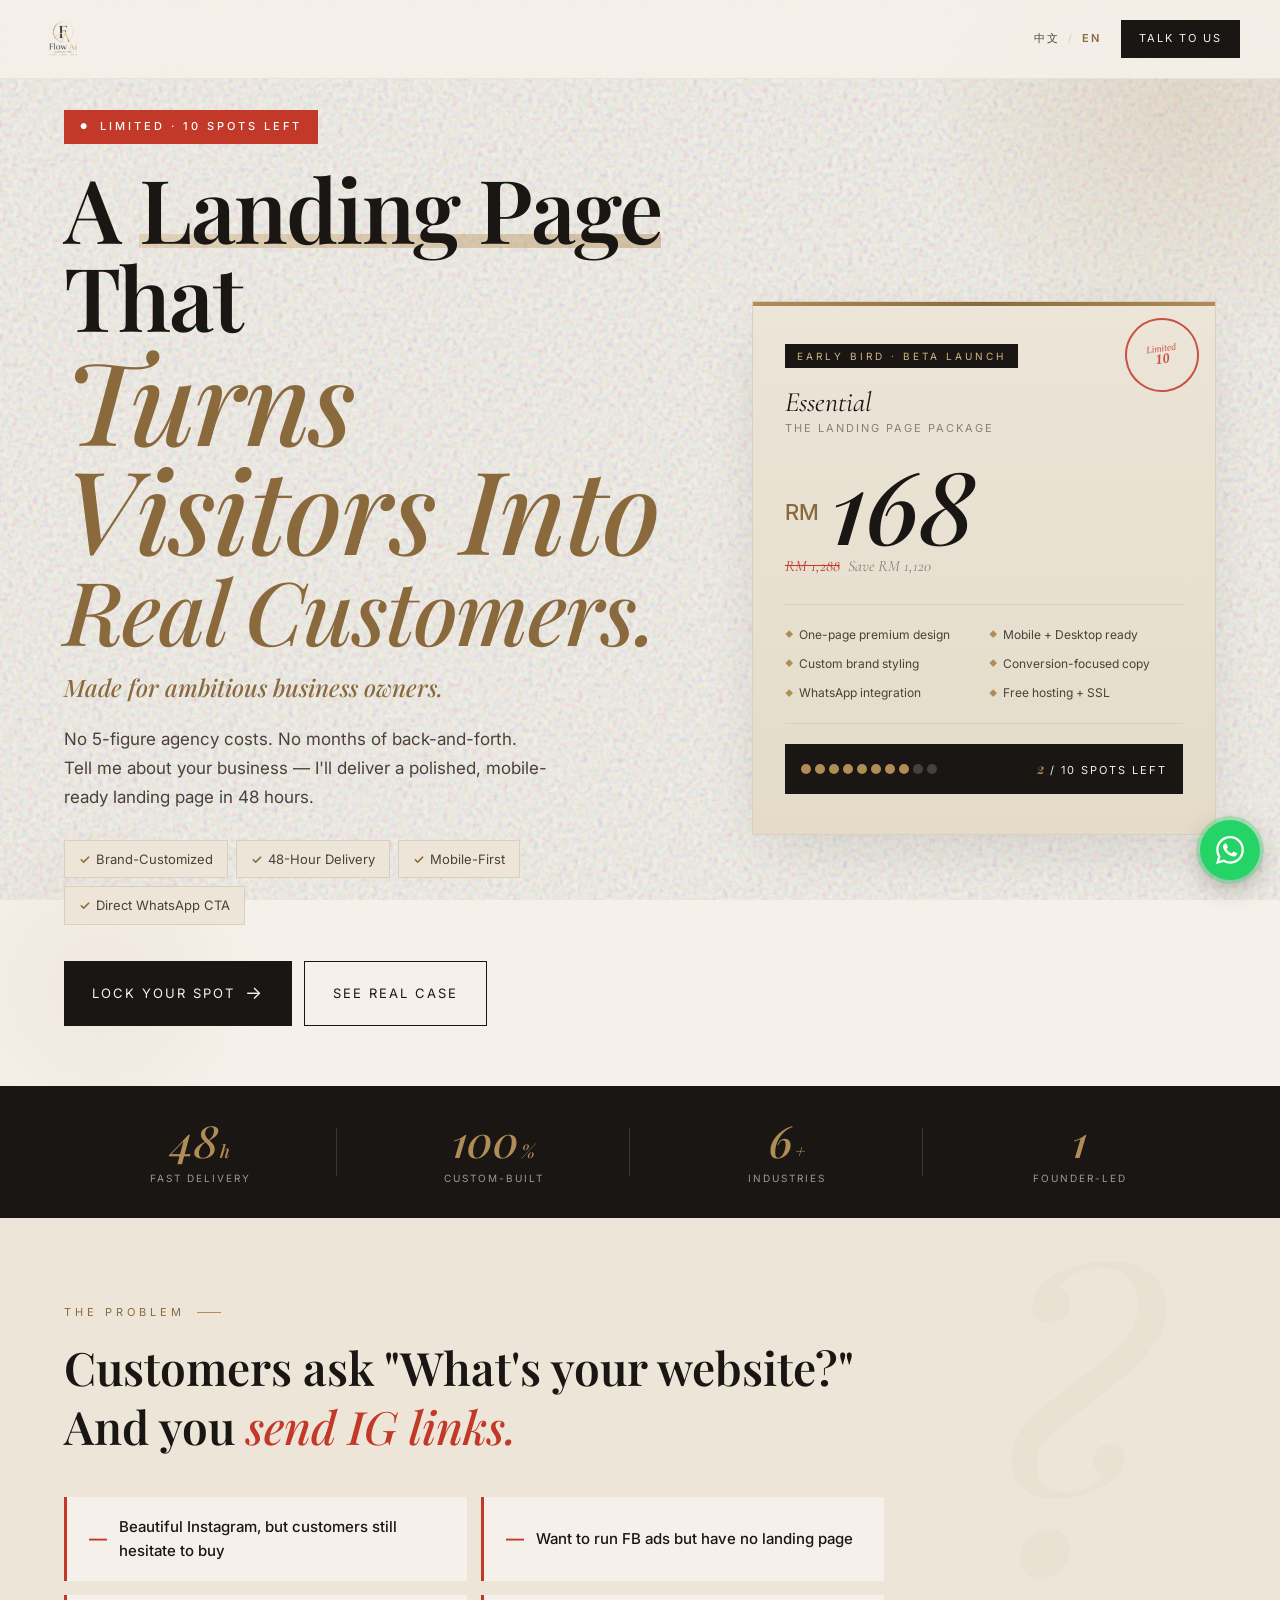
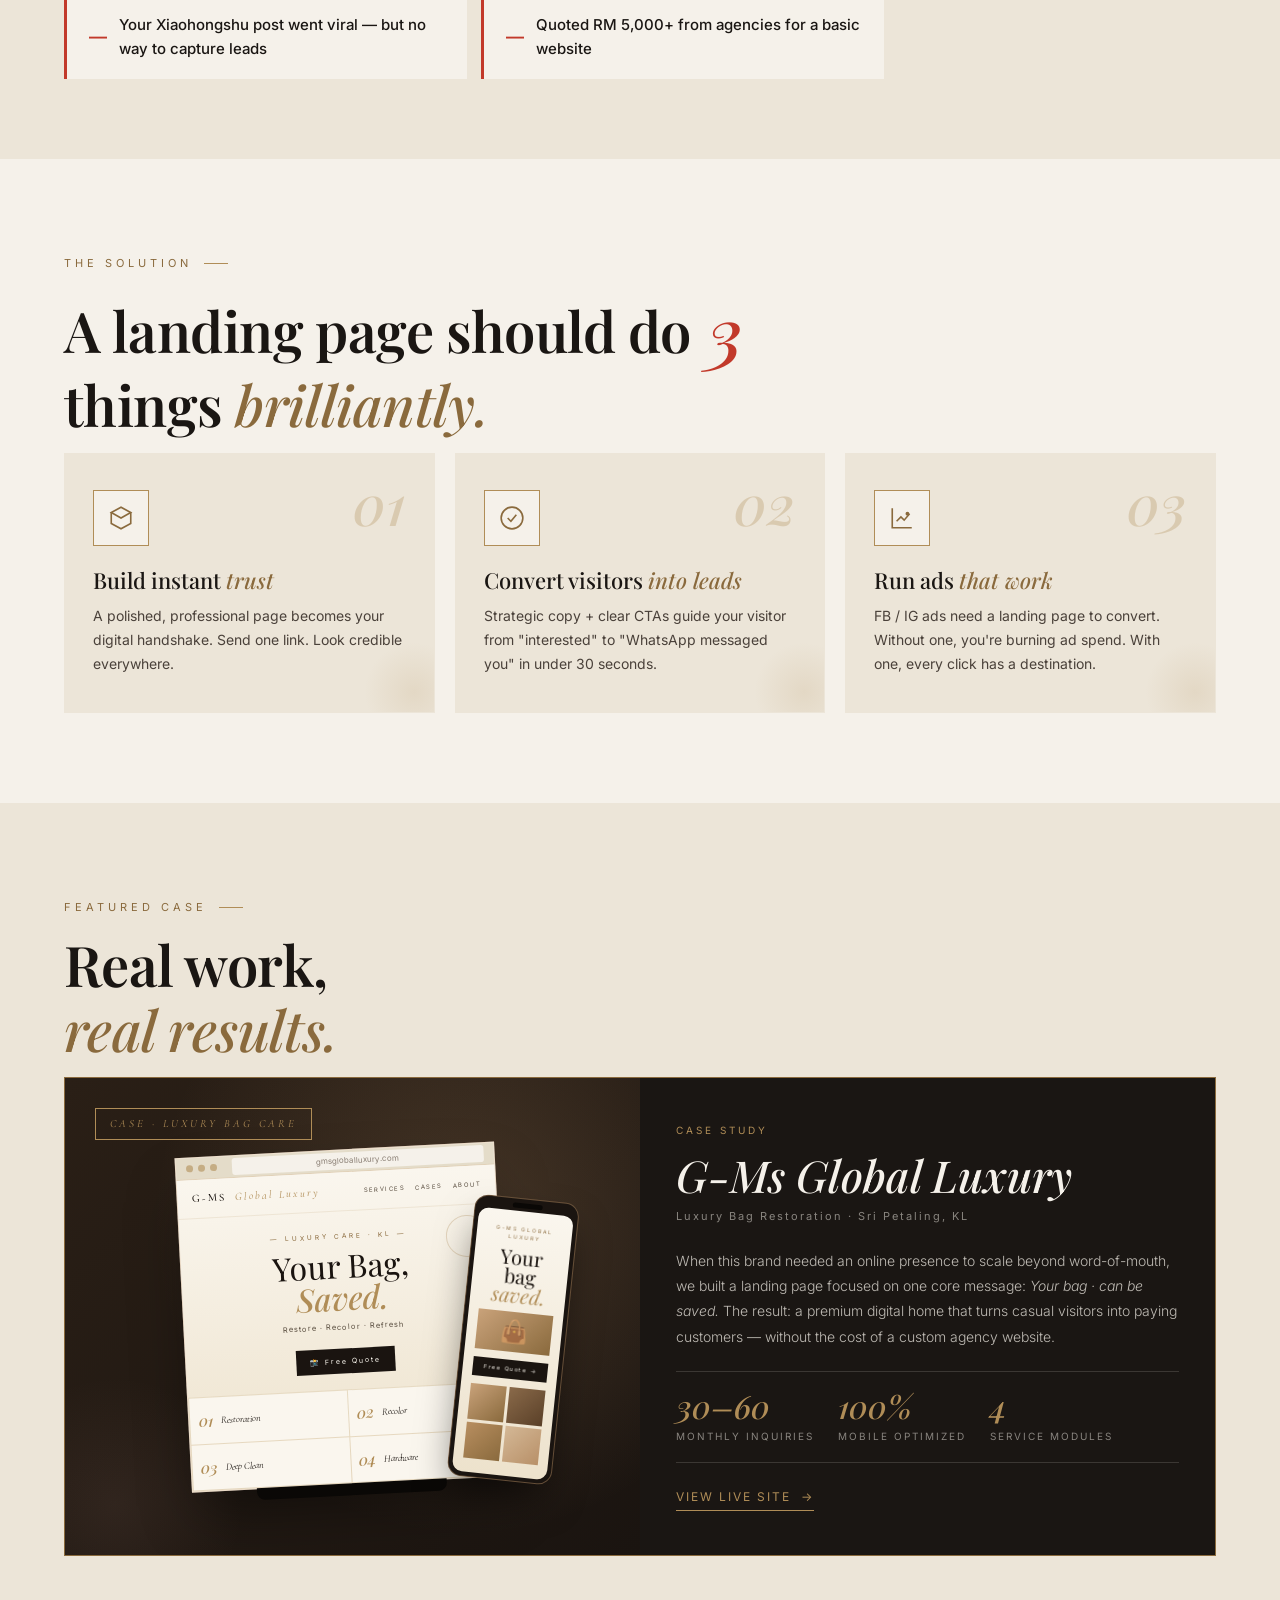
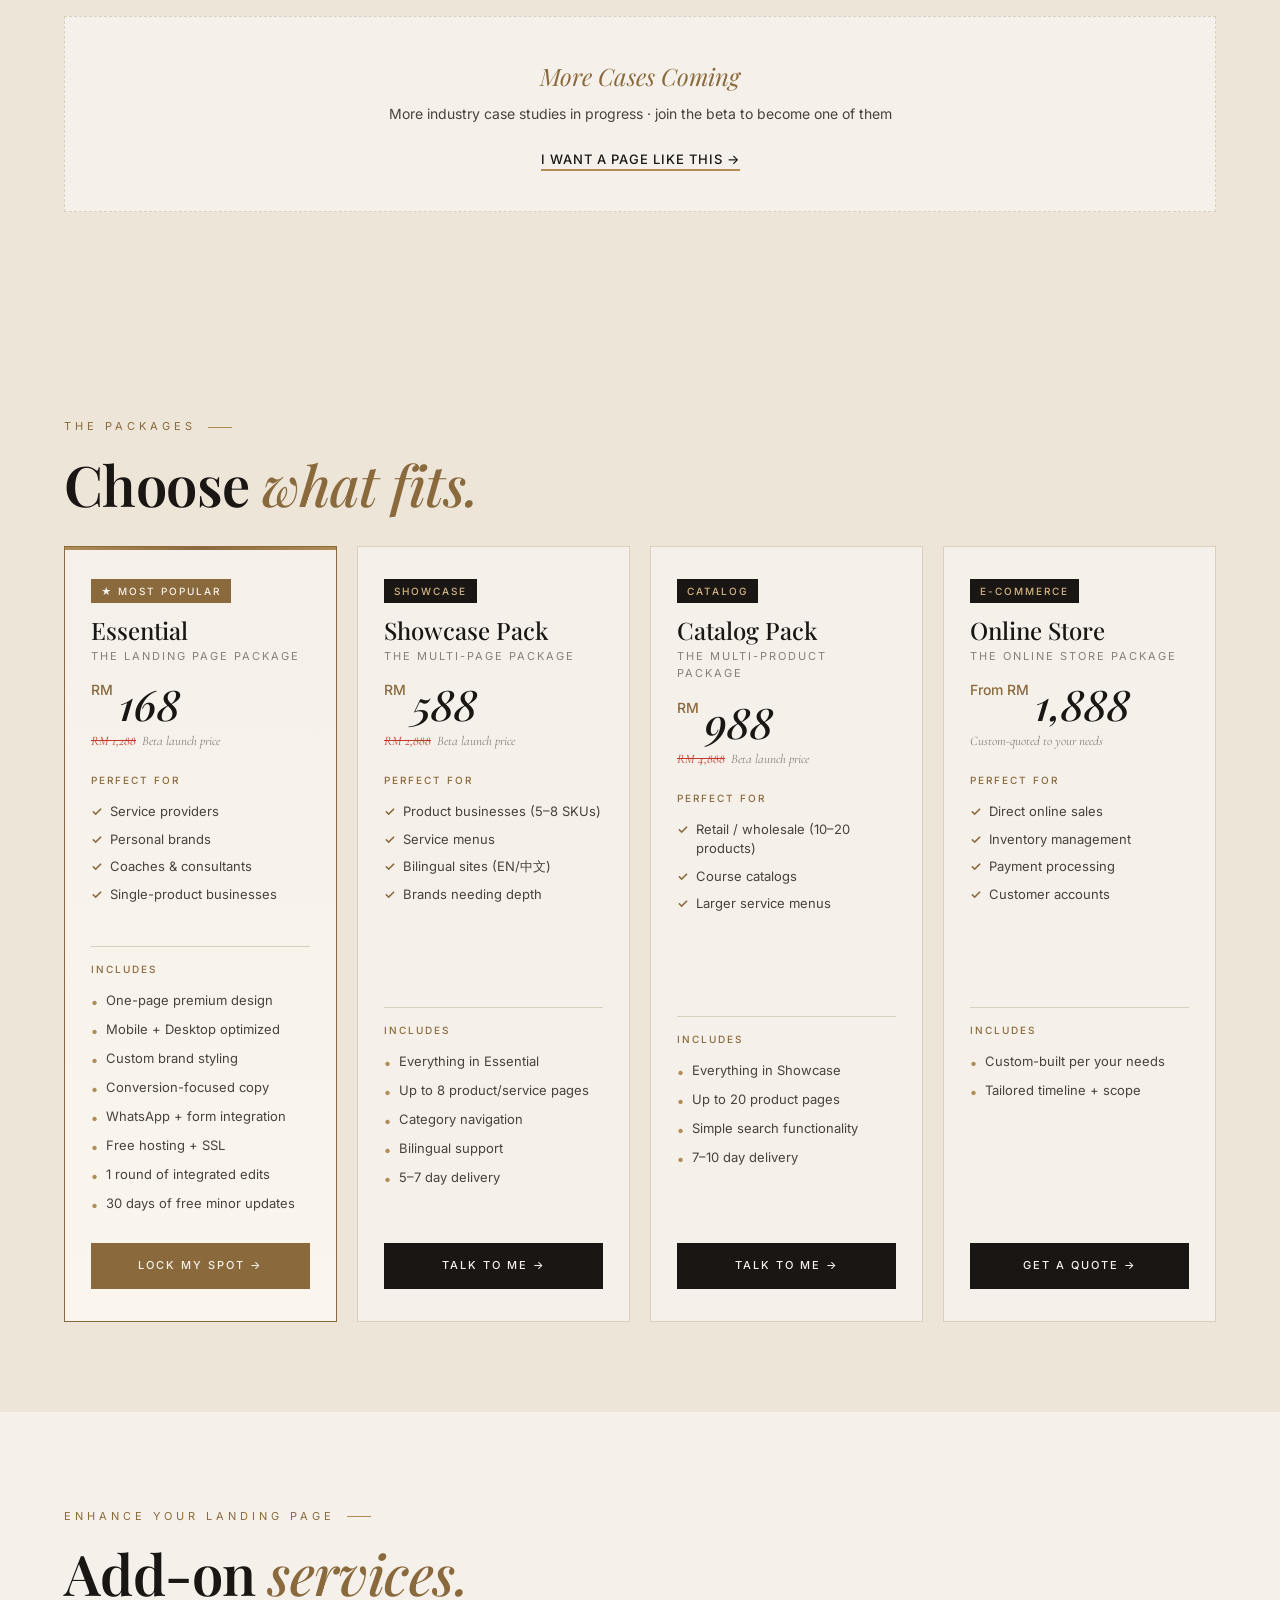
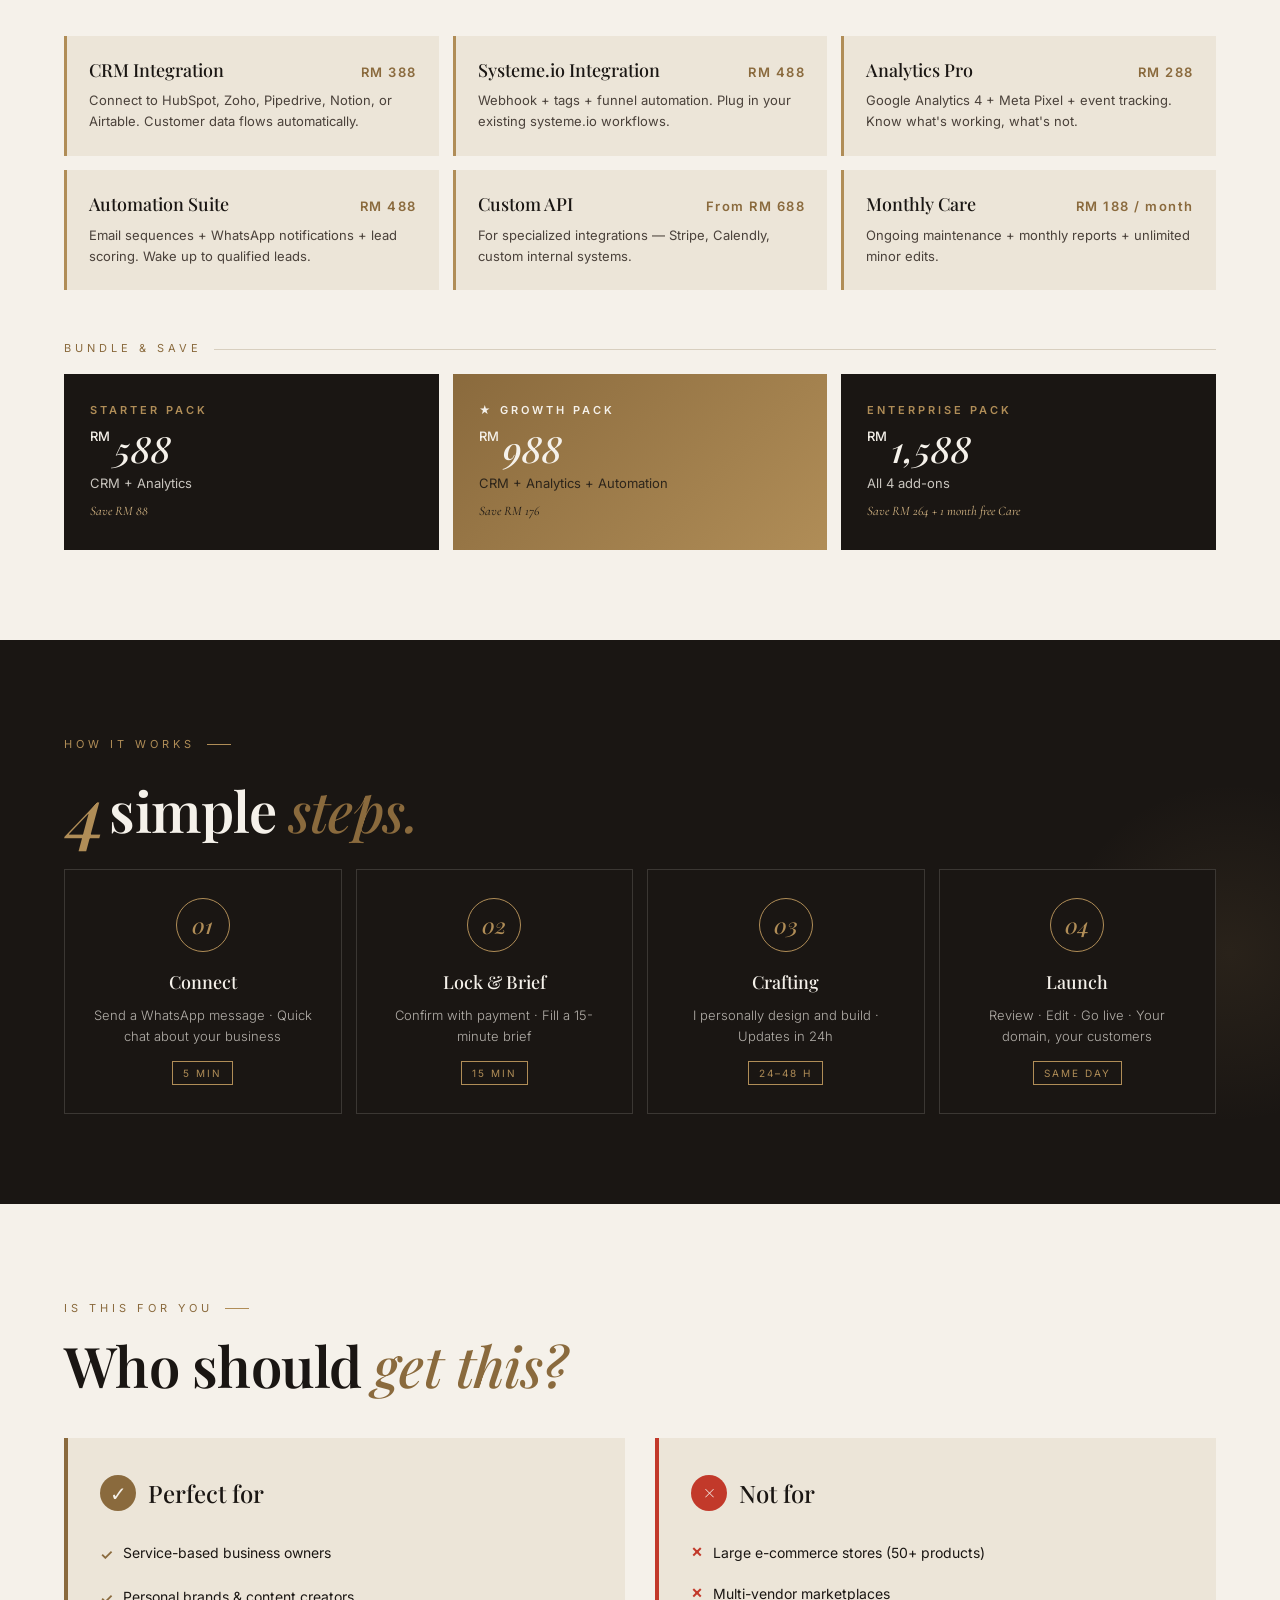
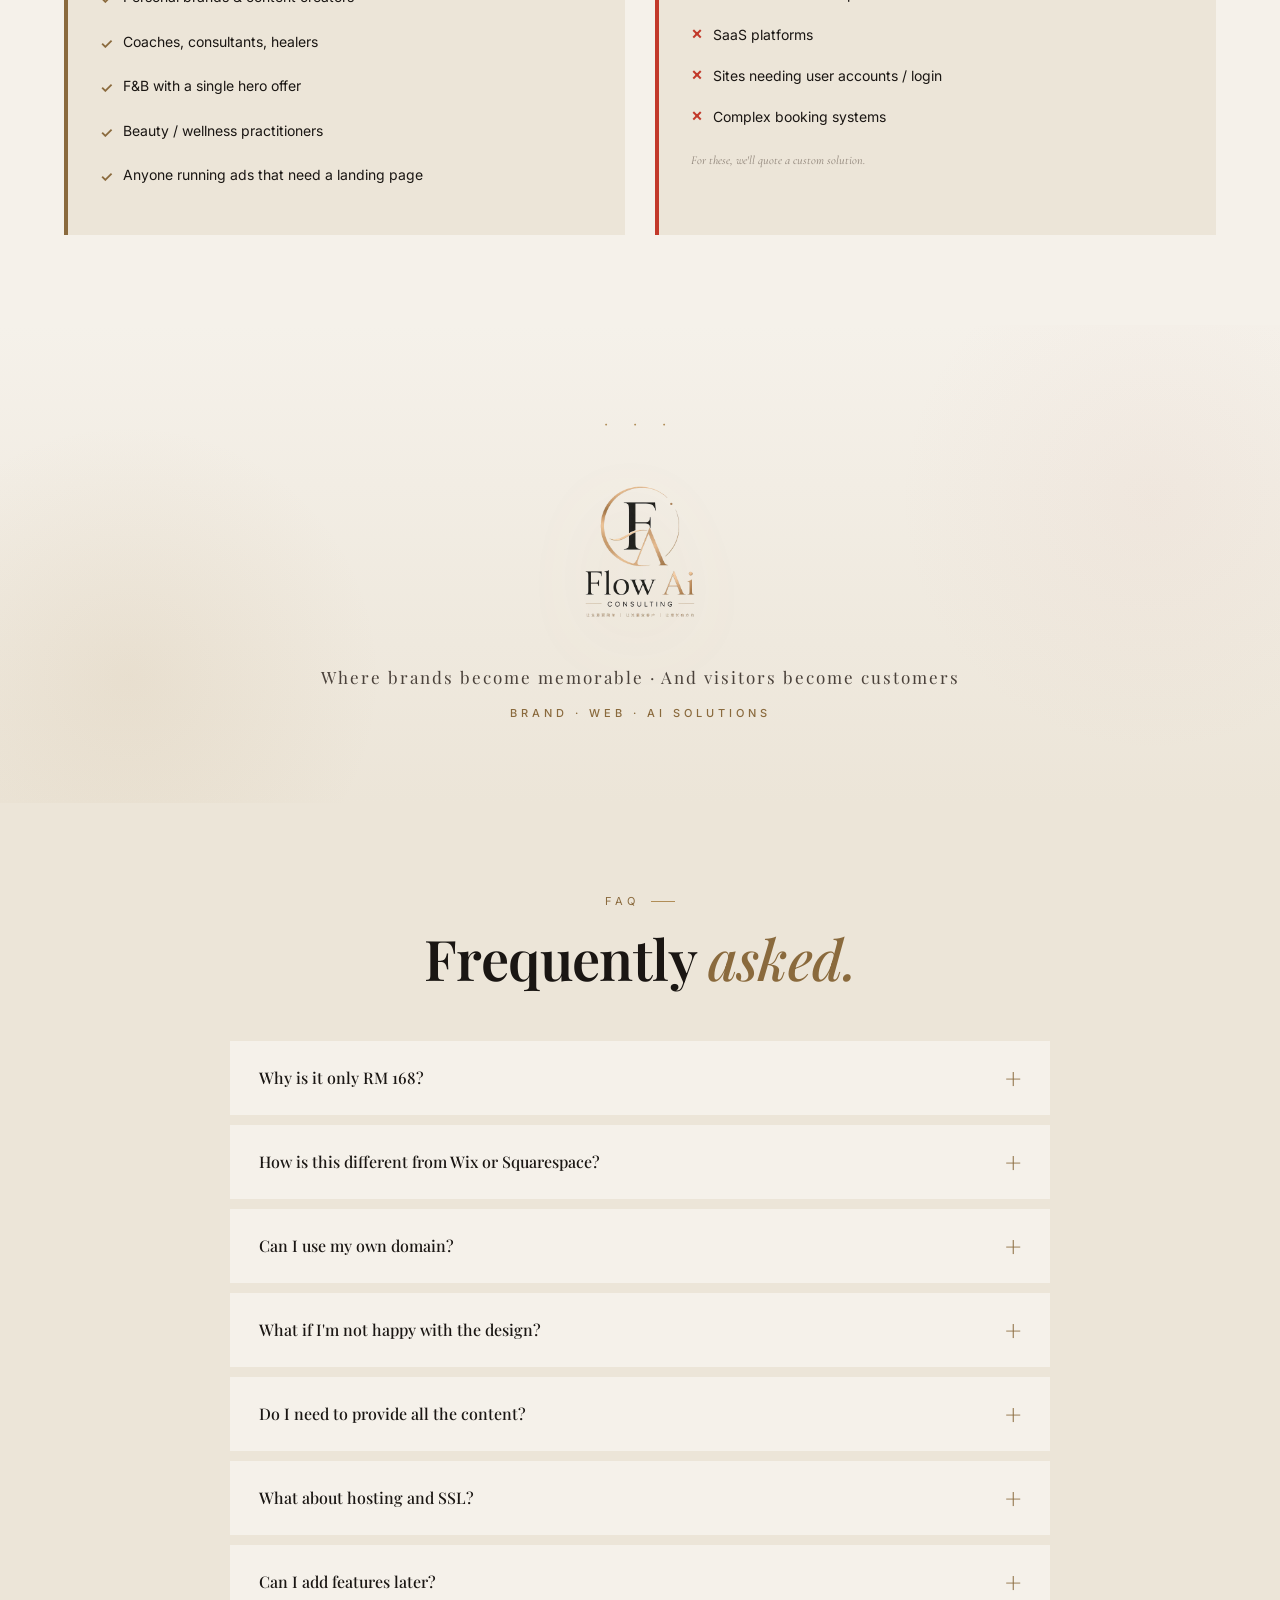
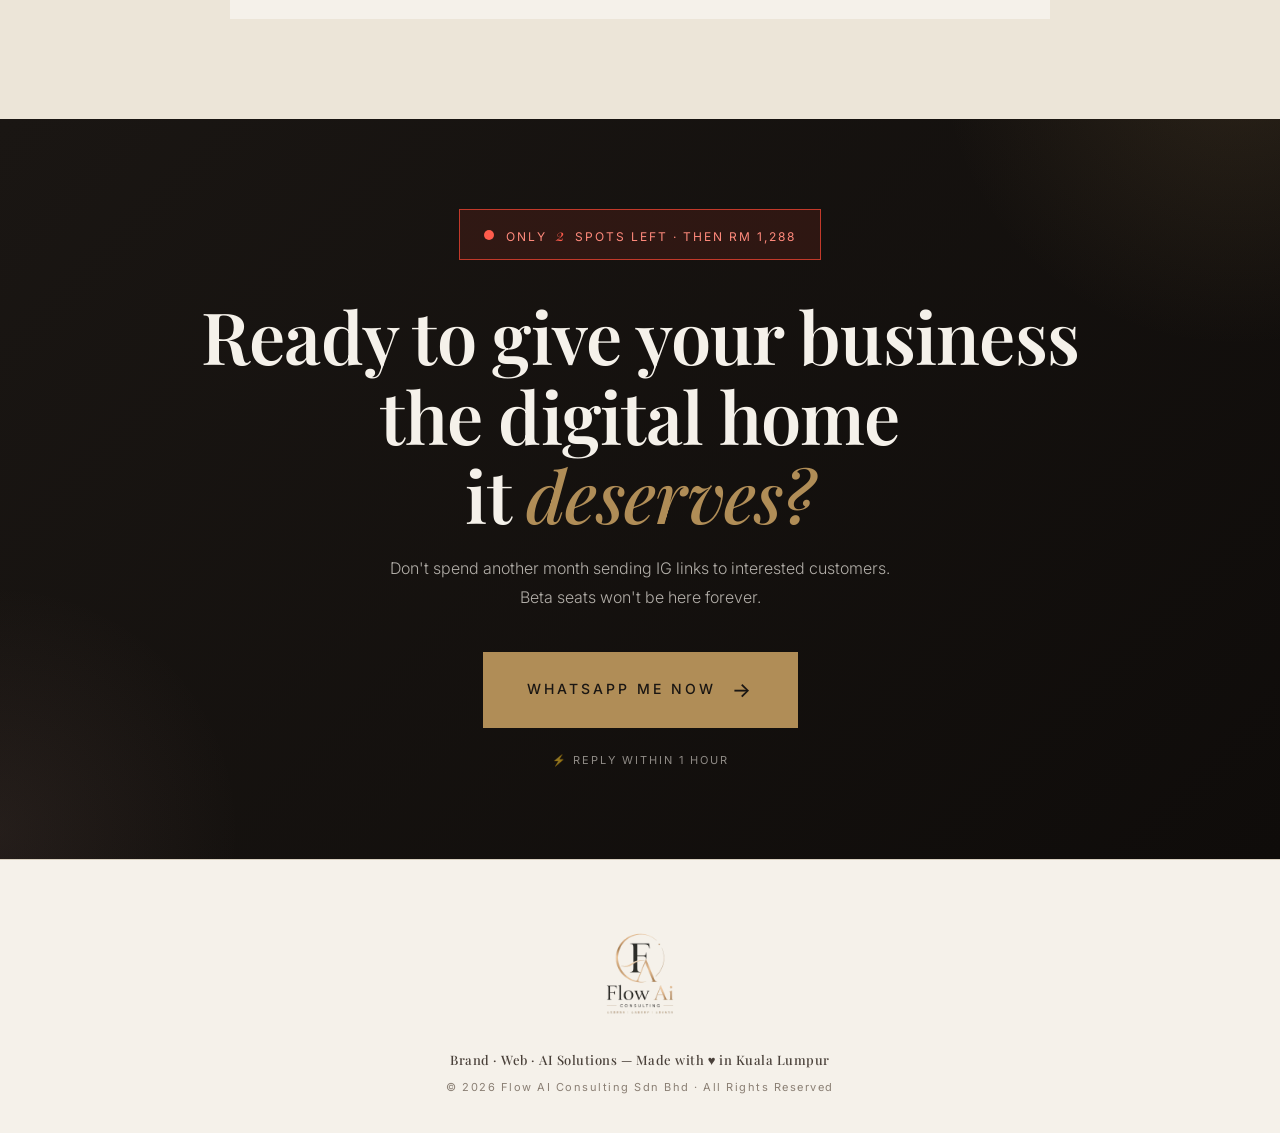
==== en/index.html @ 5b8b7455 "fix: cache-bust styles.css with ?v=2 The previous deploy added new CSS rules (.tiers, .addons, .addo" ====
<!DOCTYPE html>
<html lang="en">
<head>
<meta charset="UTF-8">
<meta name="viewport" content="width=device-width, initial-scale=1.0">

<!-- Primary SEO -->
<title>Flow AI Consulting · Professional Landing Pages in 48 Hours · RM 168</title>
<meta name="description" content="Build a high-converting landing page for your business in 48 hours. Limited 10-spot beta launch · RM 168 (regular price RM 1,288). Made for KL business owners.">
<meta name="keywords" content="landing page,Malaysia web design,KL landing page,Flow AI,brand website,WhatsApp landing page,small business website">
<meta name="author" content="Flow AI Consulting">
<meta name="robots" content="index,follow">
<link rel="canonical" href="https://flow-ai-consulting.netlify.app/en">

<!-- hreflang -->
<link rel="alternate" hreflang="zh" href="https://flow-ai-consulting.netlify.app/">
<link rel="alternate" hreflang="en" href="https://flow-ai-consulting.netlify.app/en">
<link rel="alternate" hreflang="x-default" href="https://flow-ai-consulting.netlify.app/">

<!-- Favicon -->
<link rel="icon" type="image/png" href="../assets/favicon.png">
<link rel="apple-touch-icon" href="../assets/favicon.png">
<meta name="theme-color" content="#f5f1ea">

<!-- Open Graph -->
<meta property="og:type" content="website">
<meta property="og:site_name" content="Flow AI Consulting">
<meta property="og:title" content="Flow AI Consulting · Professional Landing Pages in 48 Hours · RM 168">
<meta property="og:description" content="Build a high-converting landing page for your business in 48 hours. Limited 10-spot beta launch · RM 168 (regular RM 1,288). Made for KL business owners.">
<meta property="og:image" content="https://flow-ai-consulting.netlify.app/assets/og-image-v2.jpg">
<meta property="og:image:secure_url" content="https://flow-ai-consulting.netlify.app/assets/og-image-v2.jpg">
<meta property="og:image:type" content="image/jpeg">
<meta property="og:image:width" content="1200">
<meta property="og:image:height" content="630">
<meta property="og:image:alt" content="Flow AI Consulting · Professional landing pages in 48 hours">
<meta property="og:url" content="https://flow-ai-consulting.netlify.app/en">
<meta property="og:locale" content="en_US">
<meta property="og:locale:alternate" content="zh_CN">

<!-- Twitter Card -->
<meta name="twitter:card" content="summary_large_image">
<meta name="twitter:site" content="@flow_ai_consulting">
<meta name="twitter:title" content="Flow AI Consulting · Landing Pages in 48 Hours">
<meta name="twitter:description" content="High-converting landing pages for KL business owners. Beta launch · RM 168 (regular RM 1,288) · 48-hour delivery.">
<meta name="twitter:image" content="https://flow-ai-consulting.netlify.app/assets/og-image-v2.jpg">
<meta name="twitter:image:alt" content="Flow AI Consulting · Landing pages in 48 hours">

<!-- Fonts -->
<link rel="preconnect" href="https://fonts.googleapis.com">
<link rel="preconnect" href="https://fonts.gstatic.com" crossorigin>
<link href="https://fonts.googleapis.com/css2?family=Cormorant+Garamond:ital,wght@0,400;0,500;0,600;1,400;1,500&family=Noto+Serif+SC:wght@400;500;600;700;900&family=Inter:wght@300;400;500;600&family=Playfair+Display:ital,wght@0,400;0,500;0,700;1,400&display=swap" rel="stylesheet">

<!-- Stylesheet -->
<link rel="stylesheet" href="../css/styles.css?v=2">

</head>
<body>
<nav>
  <div class="inner">
    <div class="logo">
      <img src="../assets/logo.png" alt="Flow AI Consulting" class="logo-full" />
    </div>
    <div class="nav-right">
      <div class="lang-switcher">
        <a href="/" class="lang-link">中文</a>
        <span class="divider">/</span>
        <a href="/en" class="lang-link active">EN</a>
      </div>
      <a href="https://wa.me/601133151341?text=Hi%2C%20I%27d%20like%20to%20learn%20more%20about%20Flow%20AI%27s%20landing%20page%20service." target="_blank" class="nav-cta">Talk to us</a>
    </div>
  </div>
</nav>

<!-- HERO -->
<section class="hero">
  <div class="container">
    <div class="hero-grid">
      <div>
        <div class="seal fade-up">Limited · 10 Spots Left</div>
        <h1 class="hero-title fade-up">
          A <span class="u">Landing Page</span> That
          <span class="big">Turns Visitors Into</span>
          <em style="font-family:'Playfair Display';font-style:italic;color:var(--gold-deep);font-weight:500">Real Customers.</em>
        </h1>
        <p class="hero-tagline fade-up">Made for ambitious business owners.</p>
        <p class="hero-sub fade-up">No 5-figure agency costs. No months of back-and-forth.<br>Tell me about your business — I'll deliver a polished, mobile-ready landing page in 48 hours.</p>

        <div class="hero-pills fade-up">
          <span class="pill">Brand-Customized</span>
          <span class="pill">48-Hour Delivery</span>
          <span class="pill">Mobile-First</span>
          <span class="pill">Direct WhatsApp CTA</span>
        </div>

        <div class="btn-row fade-up">
          <a href="https://wa.me/601133151341?text=I%27d%20like%20to%20lock%20my%20Essential%20RM168%20spot%20%E2%9C%A8" target="_blank" class="btn-primary">Lock Your Spot</a>
          <a href="https://gmsgloballuxury.com" target="_blank" class="btn-ghost">See Real Case</a>
        </div>
      </div>

      <div class="price-card fade-up">
        <span class="price-tag-top">Early Bird · Beta Launch</span>
        <div class="tier-name">Essential</div>
        <div class="tier-sub">The Landing Page Package</div>
        <div class="price-big">
          <span class="rm">RM</span>
          <span class="num">168</span>
        </div>
        <div class="price-strike"><s>RM 1,288</s>Save RM 1,120</div>
        <ul class="price-benefits">
          <li>One-page premium design</li>
          <li>Mobile + Desktop ready</li>
          <li>Custom brand styling</li>
          <li>Conversion-focused copy</li>
          <li>WhatsApp integration</li>
          <li>Free hosting + SSL</li>
        </ul>
        <div class="slots-bar">
          <div class="dots">
            <span class="dot"></span><span class="dot"></span><span class="dot"></span>
            <span class="dot"></span><span class="dot"></span><span class="dot"></span>
            <span class="dot"></span><span class="dot"></span>
            <span class="dot taken"></span><span class="dot taken"></span>
          </div>
          <span class="label"><strong>2</strong>/ 10 Spots Left</span>
        </div>
      </div>
    </div>
  </div>
</section>

<!-- STATS BAR -->
<div class="stats-bar">
  <div class="inner">
    <div class="stat-b">
      <span class="n">48<span class="unit">h</span></span>
      <span class="l">Fast Delivery</span>
    </div>
    <div class="stat-b">
      <span class="n">100<span class="unit">%</span></span>
      <span class="l">Custom-Built</span>
    </div>
    <div class="stat-b">
      <span class="n">6<span class="unit">+</span></span>
      <span class="l">Industries</span>
    </div>
    <div class="stat-b">
      <span class="n">1</span>
      <span class="l">Founder-Led</span>
    </div>
  </div>
</div>

<!-- PAIN POINT -->
<section class="pain">
  <div class="container">
    <div class="section-label fade-up">The Problem</div>
    <h2 class="pain-title fade-up">Customers ask "What's your website?"<br>And you <em>send IG links.</em></h2>
    <div class="pain-list">
      <div class="pain-item fade-up">Beautiful Instagram, but customers still hesitate to buy</div>
      <div class="pain-item fade-up">Want to run FB ads but have no landing page</div>
      <div class="pain-item fade-up">Your Xiaohongshu post went viral — but no way to capture leads</div>
      <div class="pain-item fade-up">Quoted RM 5,000+ from agencies for a basic website</div>
    </div>
  </div>
</section>

<!-- WHY -->
<section class="why">
  <div class="container">
    <div class="section-label fade-up">The Solution</div>
    <h2 class="section-title fade-up">A landing page should do <span class="big-n">3</span>things <em>brilliantly.</em></h2>

    <div class="why-grid">
      <div class="why-card fade-up">
        <div class="why-num-big">01</div>
        <div class="why-icon-wrap">
          <svg viewBox="0 0 24 24" fill="none" stroke="currentColor" stroke-width="1.5"><path d="M12 2 L3 7 L12 12 L21 7 Z"/><path d="M3 7 v10 l9 5 9-5 V7"/></svg>
        </div>
        <h3>Build instant <em>trust</em></h3>
        <p>A polished, professional page becomes your digital handshake. Send one link. Look credible everywhere.</p>
      </div>
      <div class="why-card fade-up">
        <div class="why-num-big">02</div>
        <div class="why-icon-wrap">
          <svg viewBox="0 0 24 24" fill="none" stroke="currentColor" stroke-width="1.5"><circle cx="12" cy="12" r="10"/><path d="M8 12 L11 15 L16 9"/></svg>
        </div>
        <h3>Convert visitors <em>into leads</em></h3>
        <p>Strategic copy + clear CTAs guide your visitor from "interested" to "WhatsApp messaged you" in under 30 seconds.</p>
      </div>
      <div class="why-card fade-up">
        <div class="why-num-big">03</div>
        <div class="why-icon-wrap">
          <svg viewBox="0 0 24 24" fill="none" stroke="currentColor" stroke-width="1.5"><path d="M3 3 v18 h18"/><path d="M7 15 l4-4 3 3 5-6"/><circle cx="17" cy="8" r="1" fill="currentColor"/></svg>
        </div>
        <h3>Run ads <em>that work</em></h3>
        <p>FB / IG ads need a landing page to convert. Without one, you're burning ad spend. With one, every click has a destination.</p>
      </div>
    </div>
  </div>
</section>

<!-- SHOWCASE -->
<section class="showcase">
  <div class="container">
    <div class="section-label fade-up">Featured Case</div>
    <h2 class="section-title fade-up">Real work,<br><em>real results.</em></h2>

    <div class="featured-case fade-up">
      <div class="featured-visual">
        <span class="featured-badge">Case · Luxury Bag Care</span>
        <div class="devices">
          <div class="device-desktop">
            <div class="device-bar"><span></span><span></span><span></span><div class="url">gmsgloballuxury.com</div></div>
            <div class="device-screen">
              <div class="gms-d-nav">
                <div class="gms-d-logo">G-MS <em>Global Luxury</em></div>
                <div class="gms-d-menu"><span>Services</span><span>Cases</span><span>About</span></div>
              </div>
              <div class="gms-d-hero">
                <div class="gms-d-tag">— LUXURY CARE · KL —</div>
                <div class="gms-d-title">Your Bag,<br><em>Saved.</em></div>
                <div class="gms-d-sub">Restore · Recolor · Refresh</div>
                <div class="gms-d-btn">📸 Free Quote</div>
              </div>
              <div class="gms-d-services">
                <div class="gms-d-s"><span>01</span>Restoration</div>
                <div class="gms-d-s"><span>02</span>Recolor</div>
                <div class="gms-d-s"><span>03</span>Deep Clean</div>
                <div class="gms-d-s"><span>04</span>Hardware</div>
              </div>
            </div>
          </div>
          <div class="device-mobile">
            <div class="mobile-notch"></div>
            <div class="mobile-screen">
              <div class="gms-m-tag">G-MS GLOBAL LUXURY</div>
              <div class="gms-m-title">Your bag<br><em>saved.</em></div>
              <div class="gms-m-img"></div>
              <div class="gms-m-btn">Free Quote →</div>
              <div class="gms-m-grid">
                <div></div><div></div><div></div><div></div>
              </div>
            </div>
          </div>
        </div>
      </div>
      <div class="featured-content">
        <div class="label">Case Study</div>
        <h3>G-Ms Global Luxury</h3>
        <div class="industry">Luxury Bag Restoration · Sri Petaling, KL</div>
        <p>When this brand needed an online presence to scale beyond word-of-mouth, we built a landing page focused on one core message: <em>Your bag · can be saved.</em> The result: a premium digital home that turns casual visitors into paying customers — without the cost of a custom agency website.</p>
        <div class="featured-stats">
          <div class="fs-item"><strong>30–60</strong><small>Monthly Inquiries</small></div>
          <div class="fs-item"><strong>100%</strong><small>Mobile Optimized</small></div>
          <div class="fs-item"><strong>4</strong><small>Service Modules</small></div>
        </div>
        <a href="https://gmsgloballuxury.com" target="_blank" class="featured-link">View Live Site</a>
      </div>
    </div>

    <div class="more-cases fade-up">
      <div class="mc-label">More Cases Coming</div>
      <p>More industry case studies in progress · join the beta to become one of them</p>
      <a href="https://wa.me/601133151341?text=I%20saw%20Flow%20AI%27s%20case%20study%20and%20want%20a%20landing%20page%20like%20this." target="_blank">I want a page like this →</a>
    </div>
  </div>
</section>

<!-- SERVICE TIERS (NEW) -->
<section class="tiers">
  <div class="container">
    <div class="section-label fade-up">The Packages</div>
    <h2 class="section-title fade-up">Choose <em>what fits.</em></h2>

    <div class="tiers-grid">
      <!-- Tier 01 -->
      <div class="tier-card featured fade-up">
        <span class="tier-badge">★ Most Popular</span>
        <h3>Essential</h3>
        <div class="tier-line">The Landing Page Package</div>
        <div class="tier-price"><span class="rm">RM</span>168</div>
        <div class="tier-regular"><s>RM 1,288</s>Beta launch price</div>
        <div class="tier-perfect-label">Perfect for</div>
        <ul>
          <li>Service providers</li>
          <li>Personal brands</li>
          <li>Coaches &amp; consultants</li>
          <li>Single-product businesses</li>
        </ul>
        <div class="tier-incl-divider"></div>
        <div class="tier-perfect-label">Includes</div>
        <ul class="tier-incl">
          <li>One-page premium design</li>
          <li>Mobile + Desktop optimized</li>
          <li>Custom brand styling</li>
          <li>Conversion-focused copy</li>
          <li>WhatsApp + form integration</li>
          <li>Free hosting + SSL</li>
          <li>1 round of integrated edits</li>
          <li>30 days of free minor updates</li>
        </ul>
        <a href="https://wa.me/601133151341?text=I%27d%20like%20to%20lock%20my%20Essential%20RM168%20spot%20%E2%9C%A8" target="_blank" class="tier-cta">Lock My Spot →</a>
      </div>

      <!-- Tier 02 -->
      <div class="tier-card fade-up">
        <span class="tier-badge">Showcase</span>
        <h3>Showcase Pack</h3>
        <div class="tier-line">The Multi-Page Package</div>
        <div class="tier-price"><span class="rm">RM</span>588</div>
        <div class="tier-regular"><s>RM 2,888</s>Beta launch price</div>
        <div class="tier-perfect-label">Perfect for</div>
        <ul>
          <li>Product businesses (5–8 SKUs)</li>
          <li>Service menus</li>
          <li>Bilingual sites (EN/中文)</li>
          <li>Brands needing depth</li>
        </ul>
        <div class="tier-incl-divider"></div>
        <div class="tier-perfect-label">Includes</div>
        <ul class="tier-incl">
          <li>Everything in Essential</li>
          <li>Up to 8 product/service pages</li>
          <li>Category navigation</li>
          <li>Bilingual support</li>
          <li>5–7 day delivery</li>
        </ul>
        <a href="https://wa.me/601133151341?text=I%27d%20like%20to%20learn%20about%20the%20Showcase%20Pack%20%28RM588%29." target="_blank" class="tier-cta">Talk To Me →</a>
      </div>

      <!-- Tier 03 -->
      <div class="tier-card fade-up">
        <span class="tier-badge">Catalog</span>
        <h3>Catalog Pack</h3>
        <div class="tier-line">The Multi-Product Package</div>
        <div class="tier-price"><span class="rm">RM</span>988</div>
        <div class="tier-regular"><s>RM 4,888</s>Beta launch price</div>
        <div class="tier-perfect-label">Perfect for</div>
        <ul>
          <li>Retail / wholesale (10–20 products)</li>
          <li>Course catalogs</li>
          <li>Larger service menus</li>
        </ul>
        <div class="tier-incl-divider"></div>
        <div class="tier-perfect-label">Includes</div>
        <ul class="tier-incl">
          <li>Everything in Showcase</li>
          <li>Up to 20 product pages</li>
          <li>Simple search functionality</li>
          <li>7–10 day delivery</li>
        </ul>
        <a href="https://wa.me/601133151341?text=I%27d%20like%20to%20learn%20about%20the%20Catalog%20Pack%20%28RM988%29." target="_blank" class="tier-cta">Talk To Me →</a>
      </div>

      <!-- Tier 04 -->
      <div class="tier-card fade-up">
        <span class="tier-badge">E-Commerce</span>
        <h3>Online Store</h3>
        <div class="tier-line">The Online Store Package</div>
        <div class="tier-price"><span class="rm">From RM</span>1,888</div>
        <div class="tier-regular">Custom-quoted to your needs</div>
        <div class="tier-perfect-label">Perfect for</div>
        <ul>
          <li>Direct online sales</li>
          <li>Inventory management</li>
          <li>Payment processing</li>
          <li>Customer accounts</li>
        </ul>
        <div class="tier-incl-divider"></div>
        <div class="tier-perfect-label">Includes</div>
        <ul class="tier-incl">
          <li>Custom-built per your needs</li>
          <li>Tailored timeline + scope</li>
        </ul>
        <a href="https://wa.me/601133151341?text=I%27d%20like%20a%20quote%20for%20the%20E-Commerce%20package." target="_blank" class="tier-cta">Get a Quote →</a>
      </div>
    </div>
  </div>
</section>

<!-- ADD-ONS (NEW) -->
<section class="addons">
  <div class="container">
    <div class="section-label fade-up">Enhance Your Landing Page</div>
    <h2 class="section-title fade-up">Add-on <em>services.</em></h2>

    <div class="addons-grid">
      <div class="addon-item fade-up">
        <div class="head">
          <h4>CRM Integration</h4>
          <span class="price">RM 388</span>
        </div>
        <p>Connect to HubSpot, Zoho, Pipedrive, Notion, or Airtable. Customer data flows automatically.</p>
      </div>
      <div class="addon-item fade-up">
        <div class="head">
          <h4>Systeme.io Integration</h4>
          <span class="price">RM 488</span>
        </div>
        <p>Webhook + tags + funnel automation. Plug in your existing systeme.io workflows.</p>
      </div>
      <div class="addon-item fade-up">
        <div class="head">
          <h4>Analytics Pro</h4>
          <span class="price">RM 288</span>
        </div>
        <p>Google Analytics 4 + Meta Pixel + event tracking. Know what's working, what's not.</p>
      </div>
      <div class="addon-item fade-up">
        <div class="head">
          <h4>Automation Suite</h4>
          <span class="price">RM 488</span>
        </div>
        <p>Email sequences + WhatsApp notifications + lead scoring. Wake up to qualified leads.</p>
      </div>
      <div class="addon-item fade-up">
        <div class="head">
          <h4>Custom API</h4>
          <span class="price">From RM 688</span>
        </div>
        <p>For specialized integrations — Stripe, Calendly, custom internal systems.</p>
      </div>
      <div class="addon-item fade-up">
        <div class="head">
          <h4>Monthly Care</h4>
          <span class="price">RM 188 / month</span>
        </div>
        <p>Ongoing maintenance + monthly reports + unlimited minor edits.</p>
      </div>
    </div>

    <div class="bundles-title fade-up">Bundle &amp; Save</div>
    <div class="bundles-grid">
      <div class="bundle-card fade-up">
        <div class="bundle-name">Starter Pack</div>
        <div class="bundle-price"><span class="rm">RM</span>588</div>
        <div class="bundle-includes">CRM + Analytics</div>
        <div class="bundle-save">Save RM 88</div>
      </div>
      <div class="bundle-card featured fade-up">
        <div class="bundle-name">★ Growth Pack</div>
        <div class="bundle-price"><span class="rm">RM</span>988</div>
        <div class="bundle-includes">CRM + Analytics + Automation</div>
        <div class="bundle-save">Save RM 176</div>
      </div>
      <div class="bundle-card fade-up">
        <div class="bundle-name">Enterprise Pack</div>
        <div class="bundle-price"><span class="rm">RM</span>1,588</div>
        <div class="bundle-includes">All 4 add-ons</div>
        <div class="bundle-save">Save RM 264 + 1 month free Care</div>
      </div>
    </div>
  </div>
</section>

<!-- PROCESS -->
<section class="process">
  <div class="container">
    <div class="section-label fade-up">How It Works</div>
    <h2 class="section-title fade-up" style="color:var(--bg)"><span class="big-n" style="color:var(--gold)">4</span>simple <em>steps.</em></h2>

    <div class="process-grid">
      <div class="step fade-up">
        <div class="step-icon">01</div>
        <h4>Connect</h4>
        <p>Send a WhatsApp message · Quick chat about your business</p>
        <span class="step-time">5 min</span>
      </div>
      <div class="step fade-up">
        <div class="step-icon">02</div>
        <h4>Lock &amp; Brief</h4>
        <p>Confirm with payment · Fill a 15-minute brief</p>
        <span class="step-time">15 min</span>
      </div>
      <div class="step fade-up">
        <div class="step-icon">03</div>
        <h4>Crafting</h4>
        <p>I personally design and build · Updates in 24h</p>
        <span class="step-time">24–48 h</span>
      </div>
      <div class="step fade-up">
        <div class="step-icon">04</div>
        <h4>Launch</h4>
        <p>Review · Edit · Go live · Your domain, your customers</p>
        <span class="step-time">Same day</span>
      </div>
    </div>
  </div>
</section>

<!-- WHO -->
<section class="who">
  <div class="container">
    <div class="section-label fade-up">Is This For You</div>
    <h2 class="section-title fade-up">Who should <em>get this?</em></h2>

    <div class="who-grid">
      <div class="who-col who-ok fade-up">
        <h4><span class="icon">✓</span>Perfect for</h4>
        <ul class="who-list">
          <li>Service-based business owners</li>
          <li>Personal brands &amp; content creators</li>
          <li>Coaches, consultants, healers</li>
          <li>F&amp;B with a single hero offer</li>
          <li>Beauty / wellness practitioners</li>
          <li>Anyone running ads that need a landing page</li>
        </ul>
      </div>
      <div class="who-col who-no fade-up">
        <h4><span class="icon">×</span>Not for</h4>
        <ul class="who-list">
          <li>Large e-commerce stores (50+ products)</li>
          <li>Multi-vendor marketplaces</li>
          <li>SaaS platforms</li>
          <li>Sites needing user accounts / login</li>
          <li>Complex booking systems</li>
        </ul>
        <p style="margin-top:14px;font-size:12px;color:var(--muted);font-style:italic;font-family:'Cormorant Garamond',serif">For these, we'll quote a custom solution.</p>
      </div>
    </div>
  </div>
</section>

<!-- BRAND SIGNATURE -->
<section class="brand-sig">
  <div class="container">
    <div class="sig-inner">
      <div class="sig-ornament-top fade-up">· · ·</div>
      <img src="../assets/logo.png" alt="Flow AI Consulting" class="sig-logo fade-up" />
      <div class="sig-quote fade-up">Where brands become memorable · And visitors become customers</div>
      <div class="sig-tag fade-up">Brand · Web · AI Solutions</div>
    </div>
  </div>
</section>

<!-- FAQ -->
<section class="faq">
  <div class="container">
    <div class="section-label fade-up" style="display:flex;justify-content:center">FAQ</div>
    <h2 class="section-title fade-up" style="text-align:center;margin:0 auto 50px">Frequently <em>asked.</em></h2>

    <div class="faq-list">
      <div class="faq-item fade-up">
        <div class="faq-q">Why is it only RM 168?</div>
        <div class="faq-a">It's a beta launch — the first 10 customers help me build my case study portfolio. After that, the price returns to RM 1,288. Same quality, just at the right time.</div>
      </div>
      <div class="faq-item fade-up">
        <div class="faq-q">How is this different from Wix or Squarespace?</div>
        <div class="faq-a">Those are DIY tools that take weeks to figure out — and the result still looks templated. I deliver a 100% custom-designed page in 48 hours, built around your brand, not someone else's template.</div>
      </div>
      <div class="faq-item fade-up">
        <div class="faq-q">Can I use my own domain?</div>
        <div class="faq-a">Yes. If you already own a domain (e.g. yourbrand.com), I'll help you connect it for free. If you don't, I'll recommend where to get one (RM 60–120/year).</div>
      </div>
      <div class="faq-item fade-up">
        <div class="faq-q">What if I'm not happy with the design?</div>
        <div class="faq-a">You get one round of integrated edits after the first draft. Send everything you'd like changed in one message and I'll integrate it all in one pass.</div>
      </div>
      <div class="faq-item fade-up">
        <div class="faq-q">Do I need to provide all the content?</div>
        <div class="faq-a">No — I'll handle the copywriting based on a 15-minute brief. You provide your business info and any photos you have. I do the rest.</div>
      </div>
      <div class="faq-item fade-up">
        <div class="faq-q">What about hosting and SSL?</div>
        <div class="faq-a">All included. I host your site on Netlify (industry-leading infrastructure) with a free SSL certificate (the 🔒 lock icon). No extra fees.</div>
      </div>
      <div class="faq-item fade-up">
        <div class="faq-q">Can I add features later?</div>
        <div class="faq-a">Absolutely. I offer add-ons for CRM, analytics, automation, and more. You can also upgrade to Showcase or E-Commerce packages as your business grows.</div>
      </div>
    </div>
  </div>
</section>

<!-- FINAL -->
<section class="final-cta">
  <div class="container">
    <div class="final-count fade-up">
      <span class="dot-live"></span>
      <span class="txt">Only <strong>2</strong> spots left · Then RM 1,288</span>
    </div>
    <h2 class="final-title fade-up">Ready to give your business<br>the digital home<br>it <em>deserves?</em></h2>
    <p class="final-cta-sub fade-up">Don't spend another month sending IG links to interested customers. Beta seats won't be here forever.</p>
    <a href="https://wa.me/601133151341?text=Locking%20my%20RM168%20spot%20%F0%9F%94%A5" target="_blank" class="final-btn fade-up">WhatsApp Me Now</a>
    <p class="fade-up" style="margin-top:24px;font-family:'Inter',sans-serif;font-size:11px;letter-spacing:2px;color:rgba(245,241,234,.55);text-transform:uppercase">⚡ Reply within 1 hour</p>
  </div>
</section>

<footer>
  <img src="../assets/logo.png" alt="Flow AI Consulting" class="footer-logo" />
  <div class="footer-tag">Brand · Web · AI Solutions — Made with ♥ in Kuala Lumpur</div>
  <div class="footer-copy">© 2026 Flow AI Consulting Sdn Bhd · All Rights Reserved</div>
</footer>

<a href="https://wa.me/601133151341?text=Hi%2C%20I%20came%20from%20Flow%20AI%27s%20English%20landing%20page." target="_blank" class="fab" aria-label="WhatsApp">
  <svg viewBox="0 0 24 24" fill="currentColor"><path d="M17.472 14.382c-.297-.149-1.758-.867-2.03-.967-.273-.099-.471-.148-.67.15-.197.297-.767.966-.94 1.164-.173.199-.347.223-.644.075-.297-.15-1.255-.463-2.39-1.475-.883-.788-1.48-1.761-1.653-2.059-.173-.297-.018-.458.13-.606.134-.133.298-.347.446-.52.149-.174.198-.298.298-.497.099-.198.05-.371-.025-.52-.075-.149-.669-1.612-.916-2.207-.242-.579-.487-.5-.669-.51-.173-.008-.371-.01-.57-.01-.198 0-.52.074-.792.372-.272.297-1.04 1.016-1.04 2.479 0 1.462 1.065 2.875 1.213 3.074.149.198 2.096 3.2 5.077 4.487.709.306 1.262.489 1.694.625.712.227 1.36.195 1.871.118.571-.085 1.758-.719 2.006-1.413.248-.694.248-1.289.173-1.413-.074-.124-.272-.198-.57-.347m-5.421 7.403h-.004a9.87 9.87 0 01-5.031-1.378l-.361-.214-3.741.982.998-3.648-.235-.374a9.86 9.86 0 01-1.51-5.26c.001-5.45 4.436-9.884 9.888-9.884 2.64 0 5.122 1.03 6.988 2.898a9.825 9.825 0 012.893 6.994c-.003 5.45-4.437 9.884-9.885 9.884m8.413-18.297A11.815 11.815 0 0012.05 0C5.495 0 .16 5.335.157 11.892c0 2.096.547 4.142 1.588 5.945L.057 24l6.305-1.654a11.882 11.882 0 005.683 1.448h.005c6.554 0 11.89-5.335 11.893-11.893a11.821 11.821 0 00-3.48-8.413Z"/></svg>
</a>

<script src="../js/main.js"></script>
</body>
</html>
---- css/styles.css ----
:root{
  --bg:#f5f1ea;--bg-alt:#ece5d8;--bg-deep:#e4dcc9;
  --ink:#1a1613;--ink-soft:#4a413a;--muted:#8a7f74;
  --gold:#b08d57;--gold-deep:#8a6a3d;--gold-light:#d4b584;
  --line:#d8cfbf;--accent:#c2392a;--rose:#d4a39a;
}
*{margin:0;padding:0;box-sizing:border-box}
html{scroll-behavior:smooth}
body{font-family:'Noto Serif SC',serif;background:var(--bg);color:var(--ink);line-height:1.6;font-weight:400;overflow-x:hidden}
body::before{content:'';position:fixed;inset:0;pointer-events:none;z-index:1;opacity:.4;background-image:url("data:image/svg+xml,%3Csvg viewBox='0 0 200 200' xmlns='http://www.w3.org/2000/svg'%3E%3Cfilter id='n'%3E%3CfeTurbulence type='fractalNoise' baseFrequency='0.9' numOctaves='2'/%3E%3CfeColorMatrix values='0 0 0 0 0.1 0 0 0 0 0.08 0 0 0 0 0.05 0 0 0 0 0.08 0'/%3E%3C/filter%3E%3Crect width='100%25' height='100%25' filter='url(%23n)'/%3E%3C/svg%3E")}
.container{max-width:1200px;margin:0 auto;padding:0 24px;position:relative;z-index:2}

nav{position:fixed;top:0;left:0;right:0;padding:16px 20px;background:rgba(245,241,234,.88);backdrop-filter:blur(14px);-webkit-backdrop-filter:blur(14px);z-index:100;border-bottom:1px solid rgba(216,207,191,.4)}
nav .inner{max-width:1200px;margin:0 auto;display:flex;justify-content:space-between;align-items:center}
.logo{display:flex;align-items:center}
.logo-full{height:46px;width:auto;display:block}
@media(max-width:500px){.logo-full{height:40px}}
.nav-cta{font-family:'Inter',sans-serif;font-size:11px;letter-spacing:2px;text-transform:uppercase;padding:10px 18px;background:var(--ink);color:var(--bg);text-decoration:none;transition:all .3s}
.nav-cta:hover{background:var(--gold-deep)}

/* ============ HERO ============ */
.hero{min-height:100vh;padding:110px 0 60px;display:flex;align-items:center;position:relative;overflow:hidden}
.hero::before{content:'';position:absolute;top:-200px;right:-200px;width:600px;height:600px;background:radial-gradient(circle,rgba(176,141,87,.18),transparent 60%);pointer-events:none;z-index:1}
.hero::after{content:'';position:absolute;bottom:-100px;left:-100px;width:400px;height:400px;background:radial-gradient(circle,rgba(212,163,154,.12),transparent 60%);pointer-events:none;z-index:1}

.hero-grid{display:grid;grid-template-columns:1fr;gap:40px;align-items:center;position:relative;z-index:3}
@media(min-width:900px){.hero-grid{grid-template-columns:1.15fr .85fr;gap:60px}}

/* 红章印戳 */
.seal{
  display:inline-flex;align-items:center;gap:10px;
  padding:8px 16px;
  background:var(--accent);color:#fff;
  font-family:'Inter',sans-serif;font-size:11px;
  letter-spacing:3px;text-transform:uppercase;font-weight:500;
  margin-bottom:20px;
  position:relative;
}
.seal::before{
  content:'●';color:#fff;font-size:8px;animation:pulse 1.6s infinite;
}
@keyframes pulse{0%,100%{opacity:1}50%{opacity:.3}}

h1.hero-title{
  font-family:'Noto Serif SC',serif;
  font-size:clamp(44px,7.5vw,88px);
  font-weight:700;line-height:1;letter-spacing:-.02em;
  margin-bottom:20px;
}
h1.hero-title .big{
  font-family:'Playfair Display',serif;
  font-size:clamp(56px,9vw,120px);
  font-style:italic;font-weight:500;
  color:var(--gold-deep);display:block;line-height:.95;
  margin:4px 0;
}
h1.hero-title .u{
  position:relative;display:inline-block;
}
h1.hero-title .u::after{
  content:'';position:absolute;left:0;right:0;bottom:4px;height:14px;
  background:linear-gradient(90deg,var(--gold-light),var(--gold));
  opacity:.45;z-index:-1;
}

.hero-sub{
  font-size:17px;color:var(--ink-soft);max-width:500px;
  margin-bottom:28px;font-weight:400;line-height:1.7;
}

.hero-pills{
  display:flex;flex-wrap:wrap;gap:8px;margin-bottom:36px;
}
.pill{
  padding:8px 14px;background:var(--bg-alt);
  font-size:13px;color:var(--ink-soft);
  border:1px solid var(--line);
  display:inline-flex;align-items:center;gap:6px;
}
.pill::before{content:'✓';color:var(--gold-deep);font-weight:600}

.btn-row{display:flex;flex-wrap:wrap;gap:12px}
.btn-primary{display:inline-flex;align-items:center;gap:10px;background:var(--ink);color:var(--bg);padding:18px 28px;font-family:'Inter',sans-serif;font-size:13px;letter-spacing:2px;text-transform:uppercase;text-decoration:none;transition:all .3s}
.btn-primary::after{content:'→';font-size:18px;transition:transform .3s}
.btn-primary:hover{background:var(--gold-deep)}
.btn-primary:hover::after{transform:translateX(4px)}
.btn-ghost{display:inline-flex;align-items:center;gap:10px;color:var(--ink);padding:18px 28px;font-family:'Inter',sans-serif;font-size:13px;letter-spacing:2px;text-transform:uppercase;text-decoration:none;border:1px solid var(--ink);transition:all .3s}
.btn-ghost:hover{background:var(--ink);color:var(--bg)}

/* PRICE CARD - 视觉化大价格 */
.price-card{
  background:linear-gradient(180deg,var(--bg-alt) 0%,#e4dcc9 100%);
  padding:40px 32px;position:relative;
  border:1px solid var(--line);
  box-shadow:0 20px 60px -20px rgba(26,22,19,.15);
  overflow:hidden;
}
.price-card::before{content:'';position:absolute;top:0;left:0;right:0;height:4px;background:linear-gradient(90deg,var(--gold),var(--gold-deep),var(--gold))}
/* stamp decoration */
.price-card::after{
  content:'';position:absolute;top:16px;right:16px;
  width:70px;height:70px;
  border:2px solid var(--accent);border-radius:50%;
  background-image:url("data:image/svg+xml,%3Csvg xmlns='http://www.w3.org/2000/svg' viewBox='0 0 100 100'%3E%3Ctext x='50' y='45' text-anchor='middle' font-family='serif' font-style='italic' font-size='14' fill='%23c2392a'%3ELimited%3C/text%3E%3Ctext x='50' y='62' text-anchor='middle' font-family='serif' font-style='italic' font-size='20' font-weight='600' fill='%23c2392a'%3E10%3C/text%3E%3C/svg%3E");
  background-repeat:no-repeat;background-position:center;
  transform:rotate(-8deg);opacity:.85;
}

.price-tag-top{
  display:inline-block;padding:4px 12px;background:var(--ink);color:var(--gold-light);
  font-family:'Inter',sans-serif;font-size:10px;letter-spacing:3px;text-transform:uppercase;
  margin-bottom:20px;
}
.tier-name{font-family:'Cormorant Garamond',serif;font-style:italic;font-size:28px;color:var(--ink);line-height:1;margin-bottom:4px}
.tier-sub{font-family:'Inter',sans-serif;font-size:11px;letter-spacing:2px;color:var(--muted);margin-bottom:24px;text-transform:uppercase}

.price-big{
  display:flex;align-items:flex-end;gap:12px;margin-bottom:8px;
}
.price-big .rm{
  font-family:'Inter',sans-serif;font-size:22px;font-weight:500;
  color:var(--gold-deep);margin-bottom:16px;
}
.price-big .num{
  font-family:'Playfair Display',serif;
  font-size:100px;line-height:.85;font-weight:500;
  color:var(--ink);font-style:italic;
}
.price-big .per{
  font-family:'Cormorant Garamond',serif;font-style:italic;
  font-size:16px;color:var(--muted);margin-bottom:14px;
}

.price-strike{
  font-family:'Cormorant Garamond',serif;font-style:italic;font-size:16px;
  color:var(--muted);margin-bottom:24px;
}
.price-strike s{color:var(--accent);margin-right:8px}

.price-benefits{
  list-style:none;display:grid;grid-template-columns:1fr 1fr;gap:10px;
  padding:20px 0;border-top:1px solid var(--line);border-bottom:1px solid var(--line);
  margin-bottom:20px;
}
.price-benefits li{
  font-size:12px;color:var(--ink-soft);
  display:flex;align-items:center;gap:6px;
}
.price-benefits li::before{content:'◆';color:var(--gold);font-size:8px;flex-shrink:0}

.slots-bar{
  display:flex;align-items:center;gap:12px;
  padding:14px 16px;background:var(--ink);color:var(--bg);
}
.slots-bar .dots{display:flex;gap:4px}
.slots-bar .dot{width:10px;height:10px;border-radius:50%;background:var(--gold)}
.slots-bar .dot.taken{background:rgba(245,241,234,.2)}
.slots-bar .label{
  font-family:'Inter',sans-serif;font-size:11px;letter-spacing:2px;text-transform:uppercase;
  margin-left:auto;
}
.slots-bar .label strong{color:var(--gold);font-family:'Playfair Display',serif;font-style:italic;font-size:14px;margin-right:4px}

/* ============ STATS BAR after hero ============ */
.stats-bar{
  background:var(--ink);color:var(--bg);
  padding:32px 0;
  position:relative;z-index:3;
}
.stats-bar .inner{
  max-width:1200px;margin:0 auto;padding:0 24px;
  display:grid;grid-template-columns:repeat(2,1fr);gap:20px;
}
@media(min-width:700px){.stats-bar .inner{grid-template-columns:repeat(4,1fr)}}
.stat-b{text-align:center;padding:0 10px;position:relative}
.stat-b:not(:last-child)::after{
  content:'';position:absolute;right:0;top:15%;bottom:15%;width:1px;
  background:rgba(245,241,234,.15);
}
.stat-b .n{
  font-family:'Playfair Display',serif;font-style:italic;
  font-size:44px;font-weight:500;color:var(--gold);line-height:1;
  display:block;
}
.stat-b .n .unit{font-size:18px;margin-left:2px}
.stat-b .l{
  font-family:'Inter',sans-serif;font-size:10px;letter-spacing:2px;
  text-transform:uppercase;color:rgba(245,241,234,.6);margin-top:8px;display:block;
}

/* ============ SECTION SHARED ============ */
section{padding:90px 0;position:relative}
.section-label{font-family:'Inter',sans-serif;font-size:11px;letter-spacing:4px;text-transform:uppercase;color:var(--gold-deep);margin-bottom:16px;display:inline-flex;align-items:center;gap:12px}
.section-label::after{content:'';width:24px;height:1px;background:var(--gold)}
.section-title{
  font-family:'Noto Serif SC',serif;
  font-size:clamp(32px,5vw,56px);
  font-weight:600;line-height:1.15;margin-bottom:16px;max-width:820px;
  letter-spacing:-.01em;
}
.section-title em{font-family:'Playfair Display',serif;font-style:italic;color:var(--gold-deep);font-weight:500}
.section-title .big-n{
  font-family:'Playfair Display',serif;font-size:1.3em;font-style:italic;
  color:var(--accent);font-weight:500;display:inline-block;vertical-align:-8px;margin:0 4px;
}
.section-intro{font-size:16px;color:var(--ink-soft);max-width:580px;line-height:1.8;font-weight:400;margin-bottom:50px}

/* ============ PAIN POINT (新增) ============ */
.pain{background:var(--bg-alt);position:relative;overflow:hidden;padding:80px 0}
.pain::before{
  content:'?';position:absolute;top:30px;right:10%;
  font-family:'Playfair Display',serif;font-style:italic;
  font-size:400px;color:var(--gold);opacity:.04;line-height:.8;
  pointer-events:none;
}
.pain-title{
  font-family:'Noto Serif SC',serif;
  font-size:clamp(28px,4.5vw,46px);font-weight:600;
  line-height:1.3;max-width:820px;margin-bottom:40px;
}
.pain-title em{font-family:'Playfair Display',serif;font-style:italic;color:var(--accent);font-weight:500}
.pain-list{display:grid;grid-template-columns:1fr;gap:14px;max-width:820px}
@media(min-width:700px){.pain-list{grid-template-columns:repeat(2,1fr)}}
.pain-item{
  padding:18px 22px;background:var(--bg);border-left:3px solid var(--accent);
  font-size:15px;color:var(--ink);font-weight:500;
  display:flex;align-items:center;gap:12px;
}
.pain-item::before{
  content:'—';color:var(--accent);font-size:18px;font-weight:600;
}

/* ============ WHY / Solution ============ */
.why{background:var(--bg);position:relative;overflow:hidden}
.why-grid{display:grid;grid-template-columns:1fr;gap:20px}
@media(min-width:700px){.why-grid{grid-template-columns:repeat(3,1fr)}}
.why-card{
  background:var(--bg-alt);padding:36px 28px;
  position:relative;overflow:hidden;
  transition:all .4s ease;border:1px solid transparent;
}
.why-card:hover{transform:translateY(-6px);border-color:var(--gold);background:var(--bg)}
.why-card::after{
  content:'';position:absolute;bottom:-30px;right:-30px;width:100px;height:100px;
  background:radial-gradient(circle,rgba(176,141,87,.15),transparent 70%);
  transition:all .4s;
}
.why-icon-wrap{
  width:56px;height:56px;margin-bottom:20px;
  display:flex;align-items:center;justify-content:center;
  background:var(--bg);border:1px solid var(--gold);
  position:relative;
}
.why-icon-wrap svg{width:26px;height:26px;color:var(--gold-deep)}
.why-num-big{
  position:absolute;top:24px;right:28px;
  font-family:'Playfair Display',serif;font-style:italic;
  font-size:56px;color:var(--gold);opacity:.3;line-height:.9;font-weight:500;
}
.why-card h3{font-family:'Noto Serif SC',serif;font-size:22px;font-weight:600;margin-bottom:10px;line-height:1.3}
.why-card h3 em{font-family:'Playfair Display',serif;font-style:italic;color:var(--gold-deep);font-weight:500}
.why-card p{font-size:14px;color:var(--ink-soft);font-weight:400;line-height:1.7}

/* ============ SHOWCASE ============ */
.showcase{background:var(--bg-alt);position:relative}

.featured-case{
  background:var(--ink);color:var(--bg);
  margin-bottom:60px;
  display:grid;grid-template-columns:1fr;
  position:relative;overflow:hidden;
  border:1px solid var(--gold-deep);
}
@media(min-width:900px){.featured-case{grid-template-columns:1fr 1fr}}

.featured-visual{
  padding:40px 30px;
  background:linear-gradient(135deg,#2a1f16 0%,#1a1410 100%);
  position:relative;min-height:440px;
  display:flex;align-items:center;justify-content:center;
  overflow:hidden;
}
.featured-visual::before{content:'';position:absolute;inset:0;background:radial-gradient(circle at 70% 30%,rgba(212,165,116,.2),transparent 60%)}
.featured-visual::after{content:'';position:absolute;bottom:-80px;left:-80px;width:260px;height:260px;background:radial-gradient(circle,rgba(212,163,154,.08),transparent 70%)}

.devices{position:relative;width:100%;max-width:360px;display:flex;align-items:center;justify-content:center;z-index:2}

.device-desktop{width:320px;background:#f5f1ea;box-shadow:0 30px 60px -15px rgba(0,0,0,.5);transform:rotate(-3deg) translateX(-10px);border:1px solid rgba(212,165,116,.3);position:relative;z-index:1}
.device-desktop::after{content:'';position:absolute;top:100%;left:20%;right:20%;height:12px;background:#0a0806;border-radius:0 0 8px 8px}
.device-bar{height:22px;background:#e4dcc9;display:flex;align-items:center;padding:0 10px;gap:5px;border-bottom:1px solid rgba(212,165,116,.2)}
.device-bar span{width:7px;height:7px;border-radius:50%;background:#b08d57;opacity:.6}
.device-bar .url{flex:1;background:#f5f1ea;margin-left:10px;padding:2px 10px;font-family:'Inter',sans-serif;font-size:8px;color:#8a7f74;border-radius:3px;text-align:center}
.device-screen{padding:0;background:linear-gradient(180deg,#faf6ee,#ede2cc);color:#1a1410;min-height:280px}
.gms-d-nav{display:flex;justify-content:space-between;align-items:center;padding:10px 14px;border-bottom:1px solid rgba(176,141,87,.15)}
.gms-d-logo{font-family:'Cormorant Garamond',serif;font-size:11px;font-weight:500;letter-spacing:2px;color:#1a1410}
.gms-d-logo em{font-style:italic;color:#b08d57;font-weight:400;margin-left:4px}
.gms-d-menu{display:flex;gap:10px;font-family:'Inter',sans-serif;font-size:6px;letter-spacing:1.5px;color:#5a4e40;text-transform:uppercase}
.gms-d-hero{padding:20px 14px 16px;text-align:center;position:relative}
.gms-d-hero::before{content:'';position:absolute;top:10px;right:10px;width:40px;height:40px;border:1px solid rgba(176,141,87,.3);border-radius:50%}
.gms-d-tag{font-family:'Inter',sans-serif;font-size:6.5px;letter-spacing:3px;color:#8a6a3d;margin-bottom:8px}
.gms-d-title{font-family:'Playfair Display',serif;font-size:32px;line-height:1;font-weight:400;margin-bottom:8px;color:#1a1410}
.gms-d-title em{font-style:italic;color:#b08d57;font-weight:500}
.gms-d-sub{font-size:7.5px;color:#5a4e40;margin-bottom:12px;letter-spacing:1px}
.gms-d-btn{display:inline-block;padding:7px 14px;background:#1a1410;color:#faf6ee;font-size:7px;letter-spacing:2px;font-family:'Inter',sans-serif}
.gms-d-services{display:grid;grid-template-columns:repeat(2,1fr);gap:1px;background:rgba(176,141,87,.15);padding:1px}
.gms-d-s{background:#faf6ee;padding:10px 8px;font-family:'Cormorant Garamond',serif;font-size:10px;color:#1a1410;display:flex;align-items:center;gap:8px;font-style:italic}
.gms-d-s span{font-family:'Playfair Display',serif;font-style:italic;font-size:16px;color:#b08d57;font-weight:500}

.device-mobile{width:105px;background:#1a1410;border-radius:14px;padding:4px;box-shadow:0 20px 40px -10px rgba(0,0,0,.6);transform:rotate(6deg) translateX(30px) translateY(20px);position:absolute;right:-5px;z-index:2;border:1px solid rgba(212,165,116,.4)}
.mobile-notch{width:30px;height:5px;background:#0a0806;border-radius:3px;margin:0 auto 3px}
.mobile-screen{background:linear-gradient(180deg,#faf6ee,#ede2cc);border-radius:10px;padding:14px 10px;min-height:180px;color:#1a1410;position:relative;overflow:hidden}
.gms-m-tag{font-family:'Inter',sans-serif;font-size:5px;letter-spacing:2px;color:#8a6a3d;text-align:center;margin-bottom:6px}
.gms-m-title{font-family:'Playfair Display',serif;font-size:20px;line-height:.95;text-align:center;font-weight:400;margin-bottom:8px}
.gms-m-title em{font-style:italic;color:#b08d57}
.gms-m-img{height:40px;background:linear-gradient(135deg,#c9a27a,#8a6a3d);margin-bottom:8px;position:relative;overflow:hidden}
.gms-m-img::after{content:'👜';position:absolute;inset:0;display:flex;align-items:center;justify-content:center;font-size:22px;opacity:.6}
.gms-m-btn{background:#1a1410;color:#faf6ee;text-align:center;padding:5px;font-size:5.5px;letter-spacing:1.5px;margin-bottom:8px}
.gms-m-grid{display:grid;grid-template-columns:1fr 1fr;gap:3px}
.gms-m-grid>div{aspect-ratio:1;background:linear-gradient(135deg,#c9a27a,#8a6a3d)}
.gms-m-grid>div:nth-child(2){background:linear-gradient(135deg,#8a6a4a,#5a4028)}
.gms-m-grid>div:nth-child(3){background:linear-gradient(135deg,#b88e60,#8a6a3d)}
.gms-m-grid>div:nth-child(4){background:linear-gradient(135deg,#d4b896,#b89068)}

@media(max-width:500px){.device-desktop{width:240px}.device-mobile{width:80px;right:10px}}

.featured-badge{position:absolute;top:30px;left:30px;font-family:'Cormorant Garamond',serif;font-style:italic;font-size:11px;color:var(--gold);letter-spacing:3px;padding:6px 14px;border:1px solid var(--gold);z-index:3;text-transform:uppercase}

.featured-content{padding:44px 36px;display:flex;flex-direction:column;justify-content:center}
.featured-content .label{font-family:'Inter',sans-serif;font-size:10px;letter-spacing:3px;color:var(--gold);margin-bottom:14px;text-transform:uppercase}
.featured-content h3{font-family:'Playfair Display',serif;font-size:44px;font-style:italic;line-height:1.05;margin-bottom:10px;color:var(--bg);font-weight:500}
.featured-content .industry{font-family:'Inter',sans-serif;font-size:11px;letter-spacing:2px;color:rgba(245,241,234,.5);margin-bottom:22px}
.featured-content p{font-size:14px;color:rgba(245,241,234,.75);line-height:1.8;font-weight:300;margin-bottom:22px}
.featured-stats{display:flex;gap:24px;margin-bottom:24px;padding:18px 0;border-top:1px solid rgba(245,241,234,.15);border-bottom:1px solid rgba(245,241,234,.15)}
.fs-item strong{display:block;font-family:'Playfair Display',serif;font-style:italic;font-size:32px;color:var(--gold);line-height:1;font-weight:500}
.fs-item small{font-family:'Inter',sans-serif;font-size:10px;letter-spacing:2px;color:rgba(245,241,234,.5);text-transform:uppercase;margin-top:6px;display:block}
.featured-link{display:inline-flex;align-items:center;gap:10px;font-family:'Inter',sans-serif;font-size:12px;letter-spacing:2px;color:var(--gold);text-transform:uppercase;text-decoration:none;border-bottom:1px solid var(--gold);padding-bottom:4px;align-self:flex-start;transition:all .3s}
.featured-link:hover{color:var(--bg);border-color:var(--bg)}
.featured-link::after{content:'→'}

/* More cases teaser */
.more-cases{
  text-align:center;padding:40px 20px;
  background:var(--bg);border:1px dashed var(--line);
  margin-bottom:20px;
}
.more-cases .mc-label{
  font-family:'Playfair Display',serif;font-style:italic;
  font-size:24px;color:var(--gold-deep);margin-bottom:8px;
}
.more-cases p{font-size:14px;color:var(--ink-soft);margin-bottom:20px}
.more-cases a{color:var(--ink);text-decoration:none;border-bottom:2px solid var(--gold);padding-bottom:2px;font-size:13px;letter-spacing:1px;text-transform:uppercase;font-family:'Inter',sans-serif;font-weight:500}

/* ============ FEES ============ */
.fees{background:var(--bg)}
.fees-wrap{display:grid;grid-template-columns:1fr;gap:28px}
@media(min-width:900px){.fees-wrap{grid-template-columns:1.1fr .9fr;gap:40px;align-items:start}}

.include-card{
  background:var(--ink);color:var(--bg);padding:40px 36px;
  position:relative;overflow:hidden;
}
.include-card::before{
  content:'✓';position:absolute;top:-30px;right:-30px;
  font-family:'Playfair Display',serif;font-size:280px;color:var(--gold);
  opacity:.08;line-height:.8;font-style:italic;
}
.include-card .big-v{
  font-family:'Playfair Display',serif;font-style:italic;
  font-size:64px;color:var(--gold);line-height:1;margin-bottom:4px;font-weight:500;
}
.include-card h3{
  font-family:'Noto Serif SC',serif;font-size:20px;font-weight:600;margin-bottom:24px;
}
.include-card h3 em{font-family:'Playfair Display',serif;font-style:italic;color:var(--gold);font-weight:500}
.include-grid{
  display:grid;grid-template-columns:1fr 1fr;gap:14px;position:relative;z-index:2;
}
.include-item{
  padding:14px;background:rgba(245,241,234,.04);
  display:flex;flex-direction:column;gap:6px;
  border-left:2px solid var(--gold);
}
.include-item .icon{font-size:20px;color:var(--gold);line-height:1}
.include-item .t{font-size:13px;color:var(--bg);font-weight:500;line-height:1.3}

.exclude-card{background:var(--bg-alt);padding:40px 36px;position:relative}
.exclude-card::before{
  content:'';position:absolute;top:20px;right:20px;
  width:40px;height:40px;border:2px solid var(--accent);
  border-radius:50%;
  background-image:url("data:image/svg+xml,%3Csvg xmlns='http://www.w3.org/2000/svg' viewBox='0 0 24 24' fill='%23c2392a'%3E%3Cpath d='M19 13H5v-2h14v2z'/%3E%3C/svg%3E");
  background-size:24px;background-repeat:no-repeat;background-position:center;
}
.exclude-card h3{font-family:'Noto Serif SC',serif;font-size:20px;font-weight:600;margin-bottom:6px}
.exclude-card h3 em{font-family:'Playfair Display',serif;font-style:italic;color:var(--accent);font-weight:500}
.exclude-card .sub{font-size:12px;color:var(--muted);margin-bottom:20px;font-weight:300}
.exclude-list{list-style:none}
.exclude-list li{padding:12px 0;border-bottom:1px dotted var(--line);display:grid;grid-template-columns:24px 1fr auto;gap:10px;align-items:center;font-size:14px}
.exclude-list li:last-child{border:none}
.exclude-list .x{color:var(--accent);font-weight:600}
.exclude-list .tag-ex{font-family:'Cormorant Garamond',serif;font-style:italic;color:var(--gold-deep);font-size:13px;white-space:nowrap}

/* ============ PROCESS ============ */
.process{background:var(--ink);color:var(--bg);position:relative;overflow:hidden}
.process::before{content:'';position:absolute;top:20%;right:-150px;width:400px;height:400px;background:radial-gradient(circle,rgba(176,141,87,.1),transparent 60%);pointer-events:none}
.process .section-label{color:var(--gold)}
.process .section-label::after{background:var(--gold)}
.process .section-intro{color:rgba(245,241,234,.7)}
.process-grid{display:grid;grid-template-columns:1fr;gap:14px;position:relative;z-index:2}
@media(min-width:800px){.process-grid{grid-template-columns:repeat(4,1fr)}}
.step{padding:28px 24px;border:1px solid rgba(245,241,234,.15);position:relative;background:var(--ink);transition:all .3s;text-align:center}
.step:hover{background:rgba(176,141,87,.05);transform:translateY(-4px)}
.step-icon{
  width:54px;height:54px;margin:0 auto 16px;
  display:flex;align-items:center;justify-content:center;
  border:1px solid var(--gold);border-radius:50%;
  font-family:'Playfair Display',serif;font-style:italic;
  font-size:22px;color:var(--gold);font-weight:500;
}
.step h4{font-family:'Noto Serif SC',serif;font-size:18px;font-weight:600;margin-bottom:8px;color:var(--bg)}
.step p{font-size:13px;color:rgba(245,241,234,.7);line-height:1.6;font-weight:300}
.step-time{display:inline-block;margin-top:14px;font-family:'Inter',sans-serif;font-size:10px;letter-spacing:2px;text-transform:uppercase;color:var(--gold);padding:3px 10px;border:1px solid var(--gold)}

/* ============ WHO ============ */
.who{background:var(--bg)}
.who-grid{display:grid;grid-template-columns:1fr;gap:30px;margin-top:40px}
@media(min-width:900px){.who-grid{grid-template-columns:1fr 1fr}}
.who-col{padding:36px 32px;position:relative}
.who-ok{background:var(--bg-alt);border-left:4px solid var(--gold-deep)}
.who-no{background:var(--bg-alt);border-left:4px solid var(--accent)}
.who-col h4{
  font-family:'Noto Serif SC',serif;font-size:24px;font-weight:600;
  margin-bottom:20px;display:flex;align-items:center;gap:12px;
}
.who-ok h4 .icon{
  width:36px;height:36px;background:var(--gold-deep);color:var(--bg);border-radius:50%;
  display:inline-flex;align-items:center;justify-content:center;font-size:20px;
}
.who-no h4 .icon{
  width:36px;height:36px;background:var(--accent);color:var(--bg);border-radius:50%;
  display:inline-flex;align-items:center;justify-content:center;font-size:22px;font-weight:600;
}
.who-list{list-style:none}
.who-list li{padding:10px 0;font-size:14px;color:var(--ink);font-weight:400;display:flex;align-items:flex-start;gap:10px;line-height:1.5}
.who-ok .who-list li::before{content:'✓';color:var(--gold-deep);font-size:15px;font-weight:600;flex-shrink:0;margin-top:2px}
.who-no .who-list li::before{content:'×';color:var(--accent);font-size:18px;font-weight:600;flex-shrink:0;line-height:1}

/* ============ FAQ ============ */
.faq{background:var(--bg-alt)}
.faq-list{max-width:820px;margin:0 auto}
.faq-item{background:var(--bg);margin-bottom:10px;padding:0 28px;border:1px solid transparent;transition:all .3s}
.faq-item.open{border-color:var(--gold)}
.faq-q{font-family:'Noto Serif SC',serif;font-size:16px;font-weight:500;cursor:pointer;display:flex;justify-content:space-between;align-items:center;gap:20px;padding:22px 0;transition:color .3s}
.faq-q:hover{color:var(--gold-deep)}
.faq-q::after{content:'+';font-family:'Playfair Display',serif;font-size:28px;color:var(--gold-deep);transition:transform .3s;line-height:1;flex-shrink:0;font-weight:400}
.faq-item.open .faq-q::after{content:'−'}
.faq-a{max-height:0;overflow:hidden;font-size:14px;color:var(--ink-soft);font-weight:300;line-height:1.8;transition:max-height .4s,padding .4s}
.faq-item.open .faq-a{max-height:500px;padding:0 0 22px}

/* ============ FINAL ============ */
.final-cta{background:linear-gradient(135deg,var(--ink) 0%,#0f0c0a 100%);color:var(--bg);text-align:center;position:relative;overflow:hidden}
.final-cta::before{content:'';position:absolute;top:-50%;right:-20%;width:600px;height:600px;background:radial-gradient(circle,rgba(176,141,87,.15),transparent 70%);pointer-events:none}
.final-cta::after{content:'';position:absolute;bottom:-30%;left:-20%;width:500px;height:500px;background:radial-gradient(circle,rgba(212,163,154,.08),transparent 70%);pointer-events:none}
.final-cta .container{position:relative;z-index:2}
.final-title{
  font-family:'Noto Serif SC',serif;
  font-size:clamp(40px,6vw,72px);
  font-weight:700;color:var(--bg);line-height:1.1;
  margin-bottom:20px;letter-spacing:-.01em;
}
.final-title em{font-family:'Playfair Display',serif;font-style:italic;color:var(--gold);font-weight:500}
.final-cta-sub{font-size:16px;color:rgba(245,241,234,.7);max-width:500px;margin:0 auto 40px;line-height:1.8;font-weight:300}
.final-count{
  display:inline-flex;align-items:center;gap:12px;
  padding:12px 24px;background:rgba(194,57,42,.15);
  border:1px solid var(--accent);margin-bottom:36px;
}
.final-count .dot-live{width:10px;height:10px;border-radius:50%;background:#ff5c4c;animation:pulse 1.6s infinite}
.final-count .txt{font-family:'Inter',sans-serif;font-size:12px;letter-spacing:2px;color:#ff8a7c;text-transform:uppercase}
.final-count .txt strong{font-family:'Playfair Display',serif;font-style:italic;color:#ff5c4c;font-size:16px;margin:0 4px;font-weight:500}
.final-btn{display:inline-flex;align-items:center;gap:16px;background:var(--gold);color:var(--ink);padding:22px 44px;font-family:'Inter',sans-serif;font-size:14px;letter-spacing:3px;text-transform:uppercase;font-weight:500;text-decoration:none;transition:all .3s}
.final-btn:hover{background:var(--bg);transform:translateY(-2px)}
.final-btn::after{content:'→';font-size:20px}


/* ============ BRAND SIGNATURE ============ */
.brand-sig{
  background:linear-gradient(180deg,var(--bg) 0%,var(--bg-alt) 100%);
  padding:80px 0;position:relative;overflow:hidden;
}
.brand-sig::before{
  content:'';position:absolute;top:20%;left:-10%;width:40%;aspect-ratio:1;
  background:radial-gradient(circle,rgba(176,141,87,.1),transparent 70%);
  pointer-events:none;
}
.brand-sig::after{
  content:'';position:absolute;bottom:10%;right:-10%;width:40%;aspect-ratio:1;
  background:radial-gradient(circle,rgba(212,163,154,.08),transparent 70%);
  pointer-events:none;
}
.sig-inner{
  max-width:640px;margin:0 auto;text-align:center;
  position:relative;z-index:2;
}
.sig-ornament-top{
  font-family:'Cormorant Garamond',serif;color:var(--gold);
  font-size:22px;letter-spacing:10px;margin-bottom:24px;opacity:.7;
}
.sig-logo{
  height:180px;width:auto;margin:0 auto 20px;display:block;
  filter:drop-shadow(0 20px 40px rgba(176,141,87,.15));
}
.sig-quote{
  font-family:'Noto Serif SC',serif;font-size:clamp(14px,2vw,17px);
  color:var(--ink-soft);font-weight:400;letter-spacing:3px;
  margin-bottom:14px;
}
.sig-tag{
  font-family:'Inter',sans-serif;font-size:11px;letter-spacing:4px;
  color:var(--gold-deep);text-transform:uppercase;font-weight:500;
}
@media(max-width:600px){
  .sig-logo{height:140px}
  .sig-quote{letter-spacing:1.5px;font-size:14px}
}

footer{background:var(--bg);color:var(--muted);padding:60px 0 36px;text-align:center;font-family:'Inter',sans-serif;font-size:12px;letter-spacing:1px;border-top:1px solid var(--line)}
.footer-logo{height:110px;width:auto;margin:0 auto 20px;display:block;opacity:.95}
.footer-tag{font-family:'Noto Serif SC',serif;font-size:13px;color:var(--ink-soft);margin-bottom:8px;font-weight:400;letter-spacing:.5px}
.footer-copy{font-size:11px;color:var(--muted);letter-spacing:1.5px}

.fab{position:fixed;bottom:20px;right:20px;z-index:99;background:#25D366;color:#fff;width:60px;height:60px;border-radius:50%;display:flex;align-items:center;justify-content:center;text-decoration:none;box-shadow:0 8px 24px rgba(0,0,0,.25);transition:all .3s}
.fab::before{
  content:'';position:absolute;inset:-4px;border-radius:50%;
  background:rgba(37,211,102,.3);animation:ping 2s infinite;z-index:-1;
}
@keyframes ping{
  0%{transform:scale(1);opacity:1}
  100%{transform:scale(1.4);opacity:0}
}
.fab:hover{transform:scale(1.05)}
.fab svg{width:28px;height:28px}

.fade-up{opacity:0;transform:translateY(30px);transition:opacity .8s ease,transform .8s ease}
.fade-up.in{opacity:1;transform:translateY(0)}

/* ============ LANG SWITCHER ============ */
.nav-right{display:flex;align-items:center;gap:20px}
.lang-switcher{display:inline-flex;align-items:center;gap:8px;font-family:'Inter',sans-serif;font-size:11px;letter-spacing:2px;text-transform:uppercase}
.lang-link{color:var(--ink-soft);text-decoration:none;transition:color .2s;font-weight:500}
.lang-link:hover{color:var(--gold-deep)}
.lang-link.active{color:var(--gold-deep);font-weight:600}
.lang-switcher .divider{color:var(--line)}
@media(max-width:500px){.nav-right{gap:12px}.lang-switcher{font-size:10px;letter-spacing:1.5px;gap:6px}}

/* ============ EN TYPOGRAPHY OVERRIDES ============ */
html[lang="en"] body{font-family:'Inter',sans-serif}
html[lang="en"] h1.hero-title,
html[lang="en"] .pain-title,
html[lang="en"] .section-title,
html[lang="en"] .why-card h3,
html[lang="en"] .include-card h3,
html[lang="en"] .exclude-card h3,
html[lang="en"] .step h4,
html[lang="en"] .who-col h4,
html[lang="en"] .faq-q,
html[lang="en"] .final-title,
html[lang="en"] .sig-quote,
html[lang="en"] .footer-tag{font-family:'Playfair Display',serif;font-weight:500}
html[lang="en"] h1.hero-title{font-weight:600;letter-spacing:-.02em}
html[lang="en"] .final-title{font-weight:600}
html[lang="en"] .sig-quote{letter-spacing:2px;font-weight:400}
html[lang="en"] .pain-title{font-weight:600}
html[lang="en"] .section-title{font-weight:600}

/* EN-only hero italic tagline */
.hero-tagline{font-family:'Playfair Display',serif;font-style:italic;font-size:clamp(18px,2.4vw,24px);color:var(--gold-deep);font-weight:500;margin:-6px 0 18px}

/* ============ EN: SERVICE TIERS SECTION ============ */
.tiers{background:var(--bg-alt);position:relative}
.tiers-grid{display:grid;grid-template-columns:1fr;gap:20px;margin-top:30px}
@media(min-width:700px){.tiers-grid{grid-template-columns:repeat(2,1fr)}}
@media(min-width:1100px){.tiers-grid{grid-template-columns:repeat(4,1fr)}}
.tier-card{background:var(--bg);padding:32px 26px;position:relative;border:1px solid var(--line);display:flex;flex-direction:column;transition:all .3s}
.tier-card:hover{transform:translateY(-4px);border-color:var(--gold);box-shadow:0 20px 40px -20px rgba(26,22,19,.15)}
.tier-card.featured{border:1px solid var(--gold-deep);background:linear-gradient(180deg,var(--bg) 0%,#faf6ee 100%)}
.tier-card.featured::before{content:'';position:absolute;top:0;left:0;right:0;height:3px;background:linear-gradient(90deg,var(--gold),var(--gold-deep),var(--gold))}
.tier-badge{display:inline-block;padding:4px 10px;font-family:'Inter',sans-serif;font-size:10px;letter-spacing:2px;text-transform:uppercase;font-weight:500;background:var(--ink);color:var(--gold-light);margin-bottom:14px;align-self:flex-start}
.tier-card.featured .tier-badge{background:var(--gold-deep);color:var(--bg)}
.tier-card h3{font-family:'Playfair Display',serif;font-size:24px;font-weight:500;line-height:1.1;margin-bottom:4px;color:var(--ink)}
.tier-line{font-family:'Inter',sans-serif;font-size:11px;letter-spacing:2px;color:var(--muted);text-transform:uppercase;margin-bottom:18px}
.tier-price{font-family:'Playfair Display',serif;font-style:italic;font-size:42px;color:var(--ink);line-height:1;font-weight:500;margin-bottom:6px}
.tier-price .rm{font-family:'Inter',sans-serif;font-size:14px;font-style:normal;color:var(--gold-deep);margin-right:6px;font-weight:500;vertical-align:top}
.tier-regular{font-family:'Cormorant Garamond',serif;font-style:italic;font-size:13px;color:var(--muted);margin-bottom:20px}
.tier-regular s{color:var(--accent);margin-right:6px}
.tier-perfect-label{font-family:'Inter',sans-serif;font-size:10px;letter-spacing:2px;color:var(--gold-deep);text-transform:uppercase;margin-bottom:10px;font-weight:500}
.tier-card ul{list-style:none;margin-bottom:24px;flex:1}
.tier-card ul li{font-size:13px;color:var(--ink-soft);line-height:1.5;padding:4px 0;display:flex;gap:8px}
.tier-card ul li::before{content:'✓';color:var(--gold-deep);font-weight:600;flex-shrink:0}
.tier-card ul.tier-incl li::before{content:'•';color:var(--gold);font-size:14px}
.tier-incl-divider{height:1px;background:var(--line);margin:14px 0}
.tier-cta{display:inline-flex;align-items:center;justify-content:center;padding:14px 18px;background:var(--ink);color:var(--bg);font-family:'Inter',sans-serif;font-size:11px;letter-spacing:2px;text-transform:uppercase;text-decoration:none;font-weight:500;transition:background .3s;margin-top:auto}
.tier-cta:hover{background:var(--gold-deep)}
.tier-card.featured .tier-cta{background:var(--gold-deep)}
.tier-card.featured .tier-cta:hover{background:var(--ink)}

/* ============ EN: ADD-ONS SECTION ============ */
.addons{background:var(--bg);position:relative}
.addons-grid{display:grid;grid-template-columns:1fr;gap:14px;margin:30px 0 50px}
@media(min-width:700px){.addons-grid{grid-template-columns:repeat(2,1fr)}}
@media(min-width:1000px){.addons-grid{grid-template-columns:repeat(3,1fr)}}
.addon-item{background:var(--bg-alt);padding:24px 22px;border-left:3px solid var(--gold);display:flex;flex-direction:column;gap:8px}
.addon-item .head{display:flex;justify-content:space-between;align-items:baseline;gap:12px;flex-wrap:wrap}
.addon-item h4{font-family:'Playfair Display',serif;font-size:18px;font-weight:500;color:var(--ink);line-height:1.2}
.addon-item .price{font-family:'Inter',sans-serif;font-size:13px;letter-spacing:1.5px;color:var(--gold-deep);font-weight:600;white-space:nowrap}
.addon-item p{font-family:'Inter',sans-serif;font-size:13px;color:var(--ink-soft);line-height:1.6}
.bundles-title{font-family:'Inter',sans-serif;font-size:11px;letter-spacing:4px;color:var(--gold-deep);text-transform:uppercase;margin-bottom:16px;display:flex;align-items:center;gap:12px}
.bundles-title::after{content:'';flex:1;height:1px;background:var(--line)}
.bundles-grid{display:grid;grid-template-columns:1fr;gap:14px}
@media(min-width:800px){.bundles-grid{grid-template-columns:repeat(3,1fr)}}
.bundle-card{background:var(--ink);color:var(--bg);padding:28px 26px;position:relative}
.bundle-card.featured{background:linear-gradient(135deg,var(--gold-deep) 0%,var(--gold) 100%)}
.bundle-card .bundle-name{font-family:'Inter',sans-serif;font-size:11px;letter-spacing:3px;text-transform:uppercase;margin-bottom:10px;color:var(--gold);font-weight:600}
.bundle-card.featured .bundle-name{color:var(--bg)}
.bundle-card .bundle-price{font-family:'Playfair Display',serif;font-style:italic;font-size:36px;font-weight:500;line-height:1;margin-bottom:8px;color:var(--bg)}
.bundle-card .bundle-price .rm{font-family:'Inter',sans-serif;font-size:13px;font-style:normal;margin-right:4px;vertical-align:top}
.bundle-card .bundle-includes{font-size:13px;color:rgba(245,241,234,.8);line-height:1.5;margin-bottom:8px}
.bundle-card.featured .bundle-includes{color:rgba(26,22,19,.85)}
.bundle-card .bundle-save{font-family:'Cormorant Garamond',serif;font-style:italic;font-size:13px;color:var(--gold-light)}
.bundle-card.featured .bundle-save{color:var(--ink)}
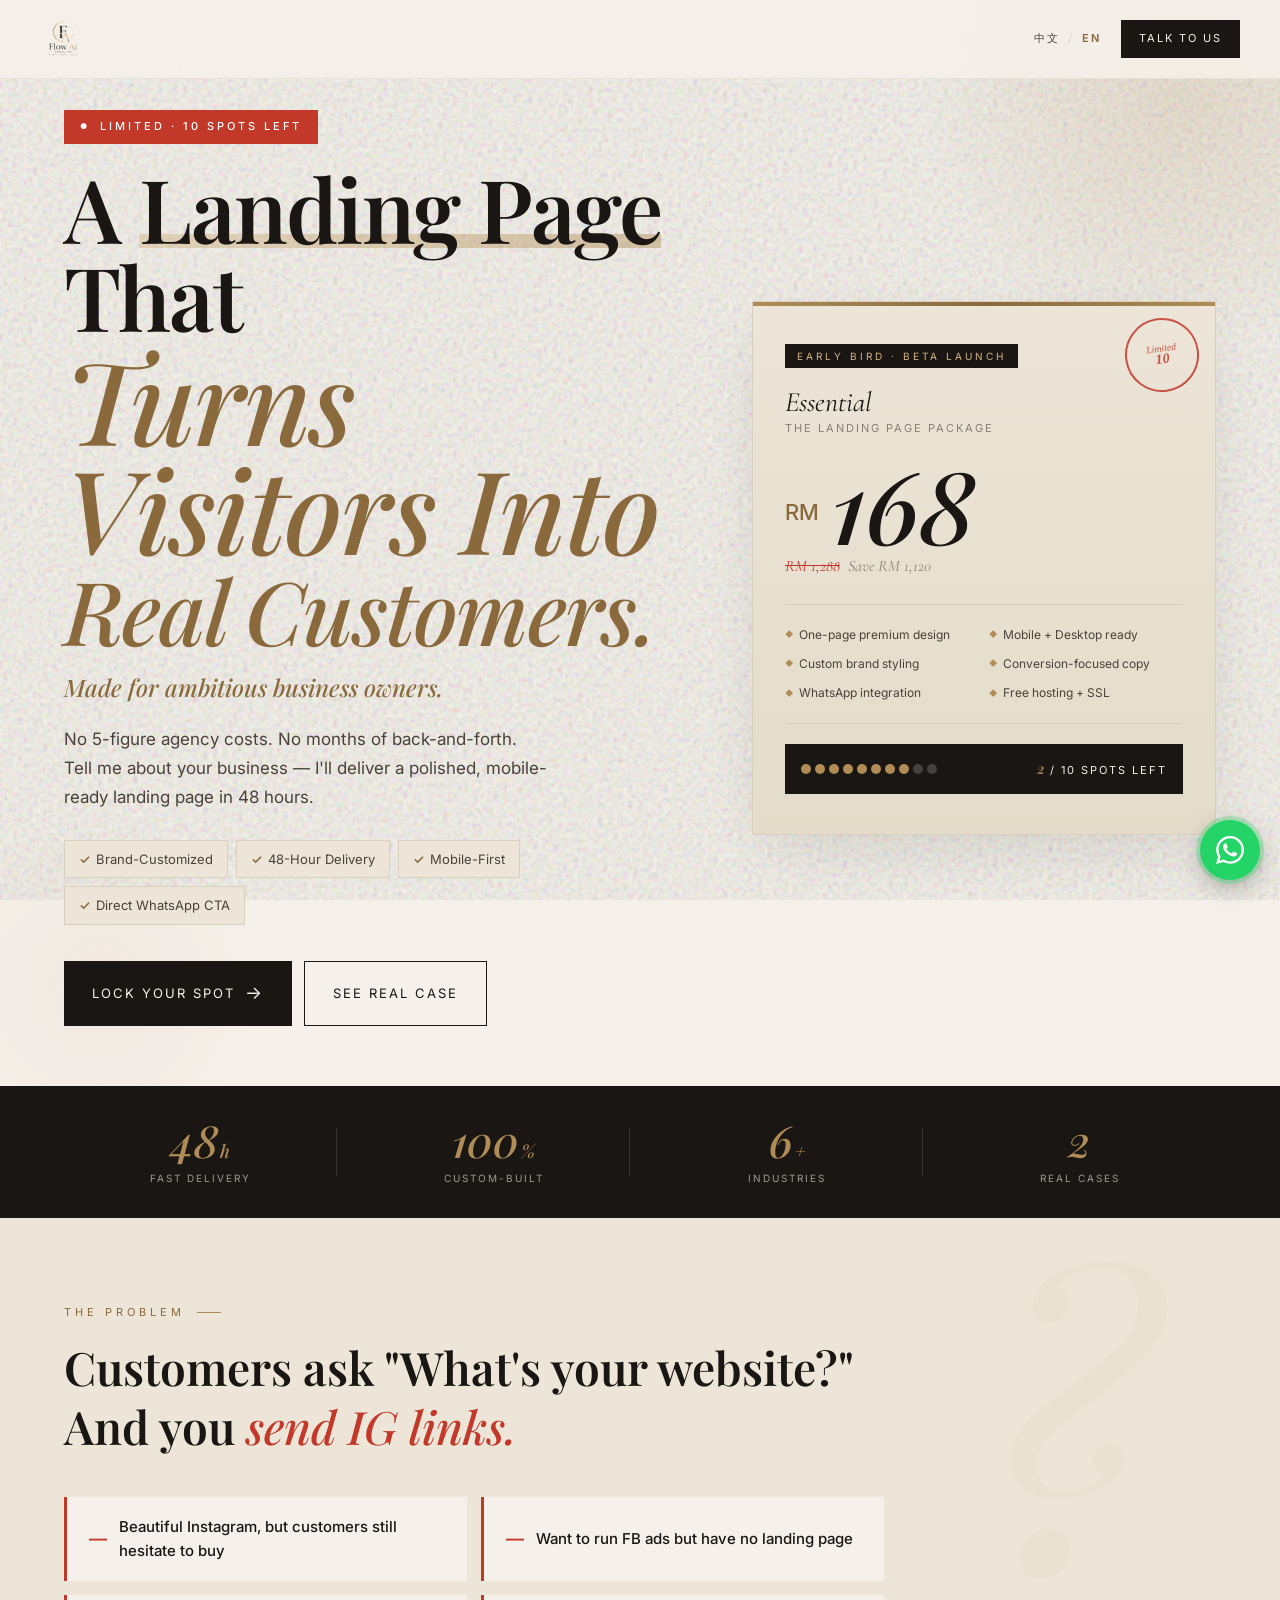
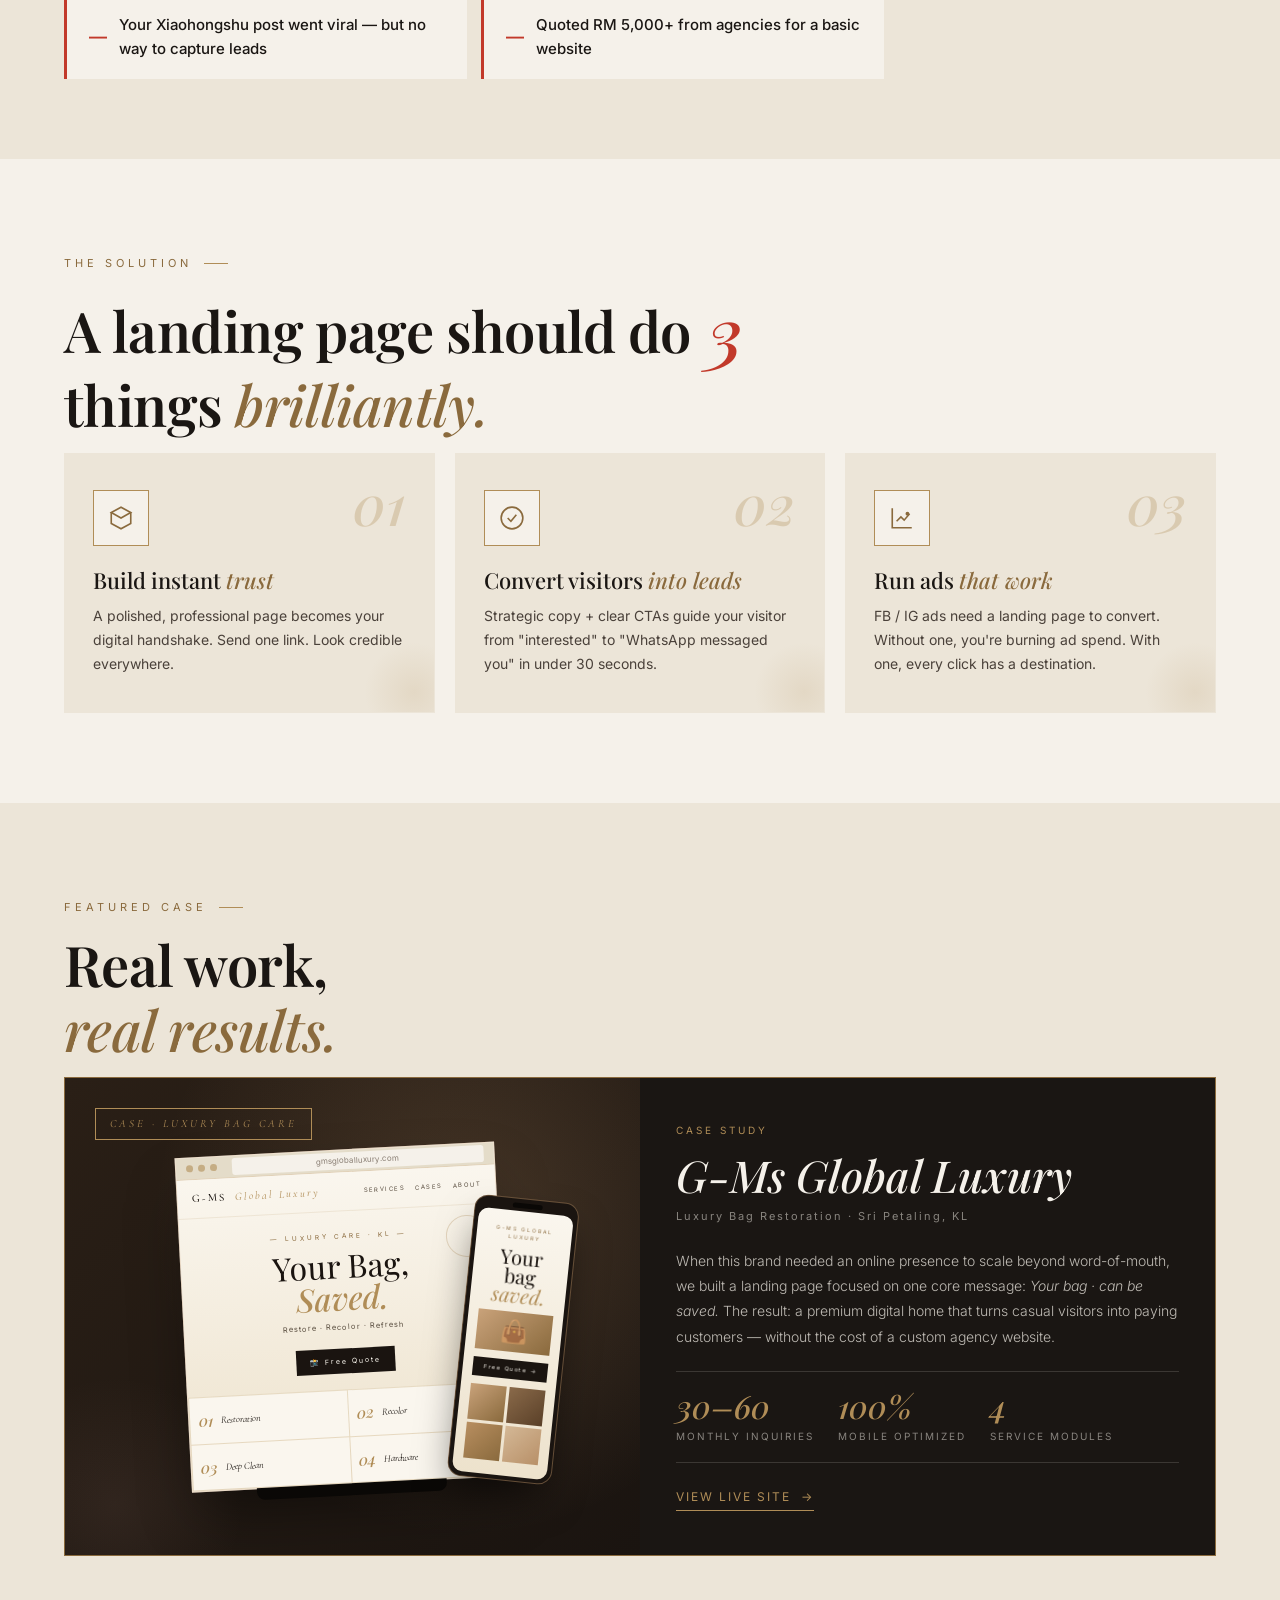
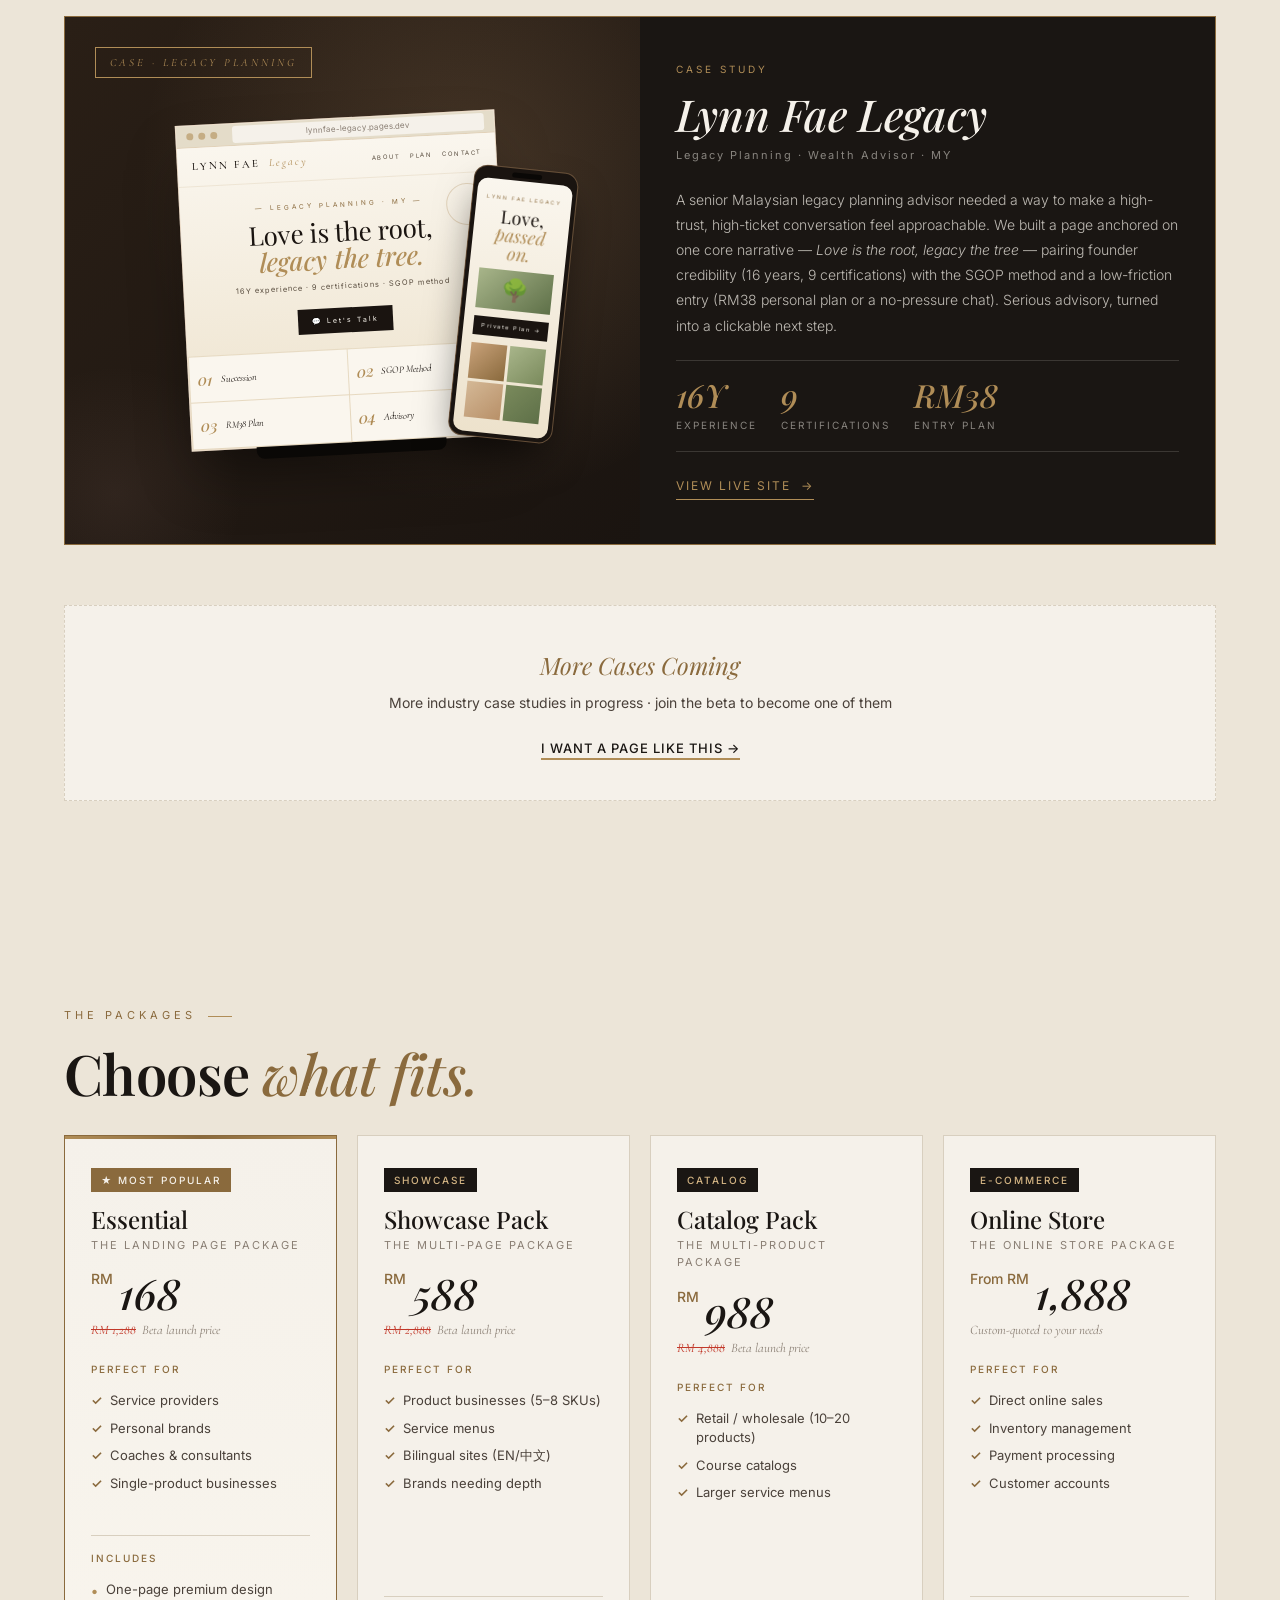
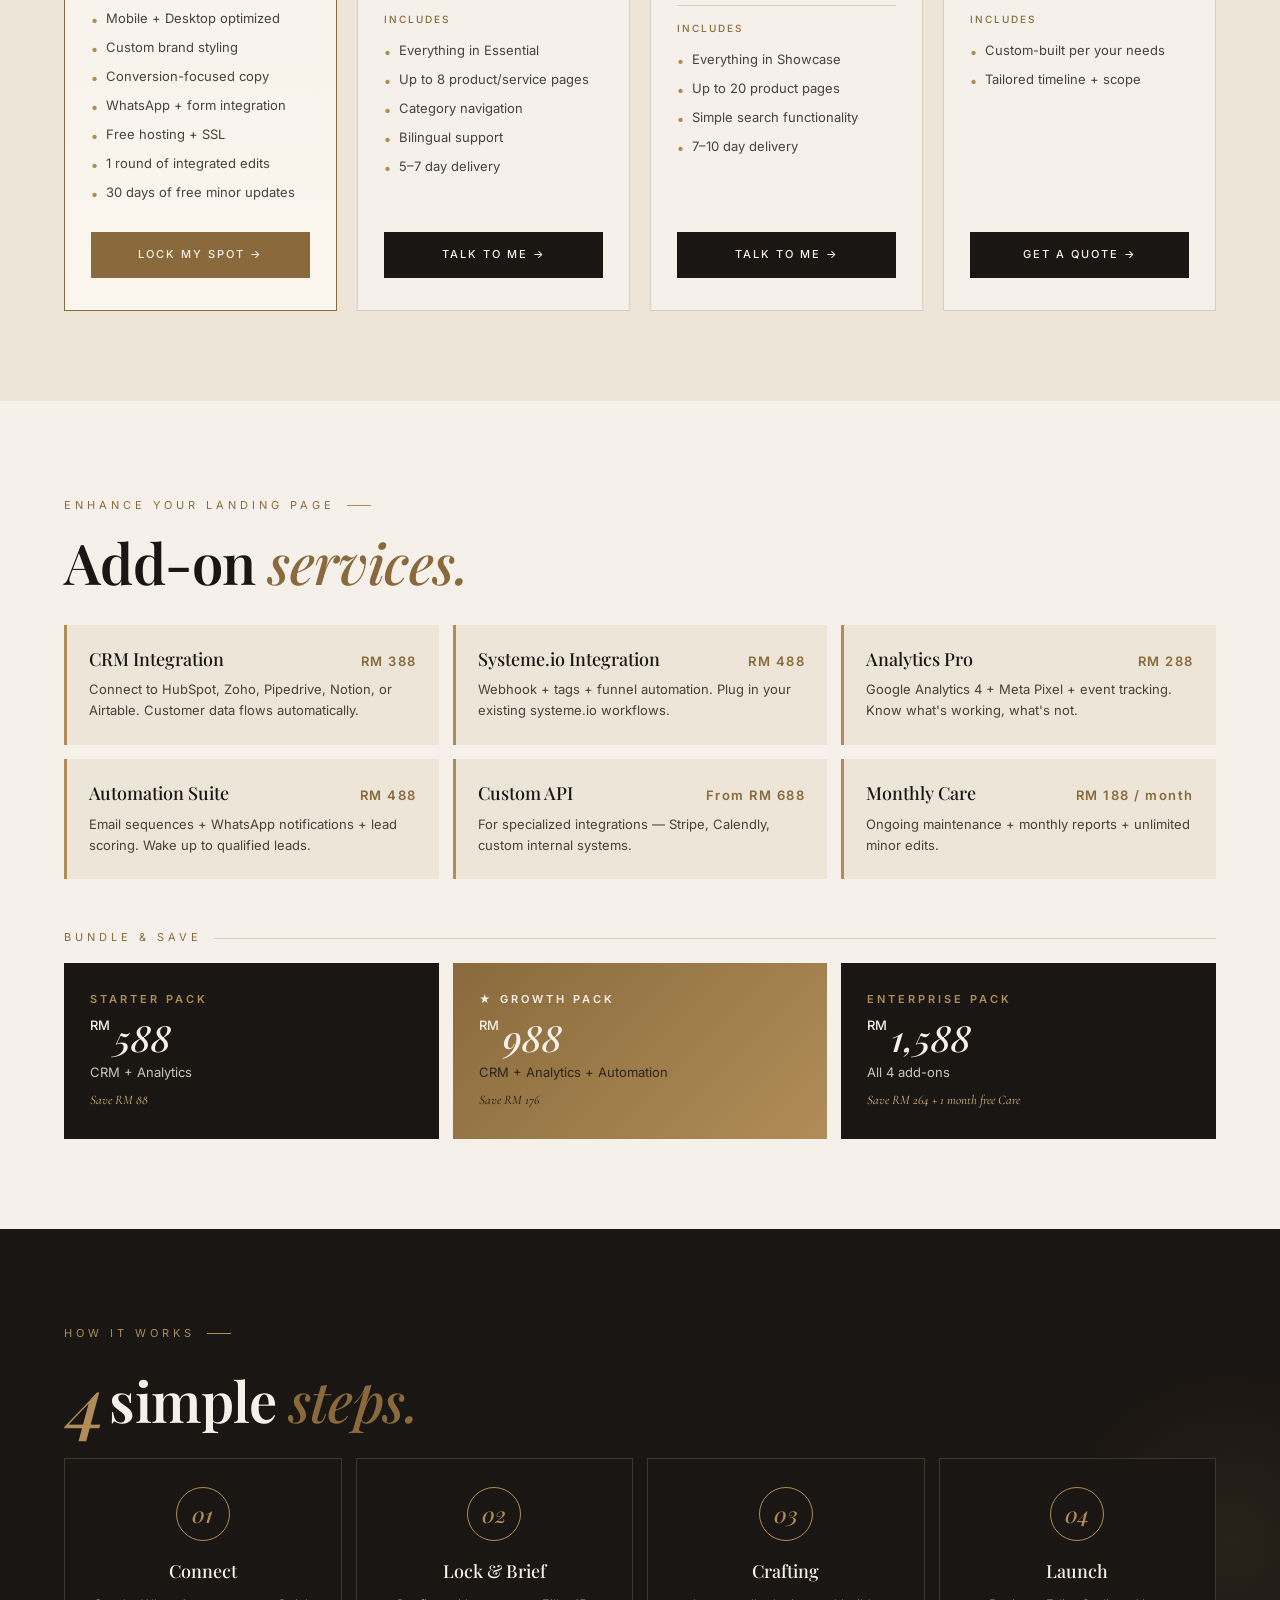
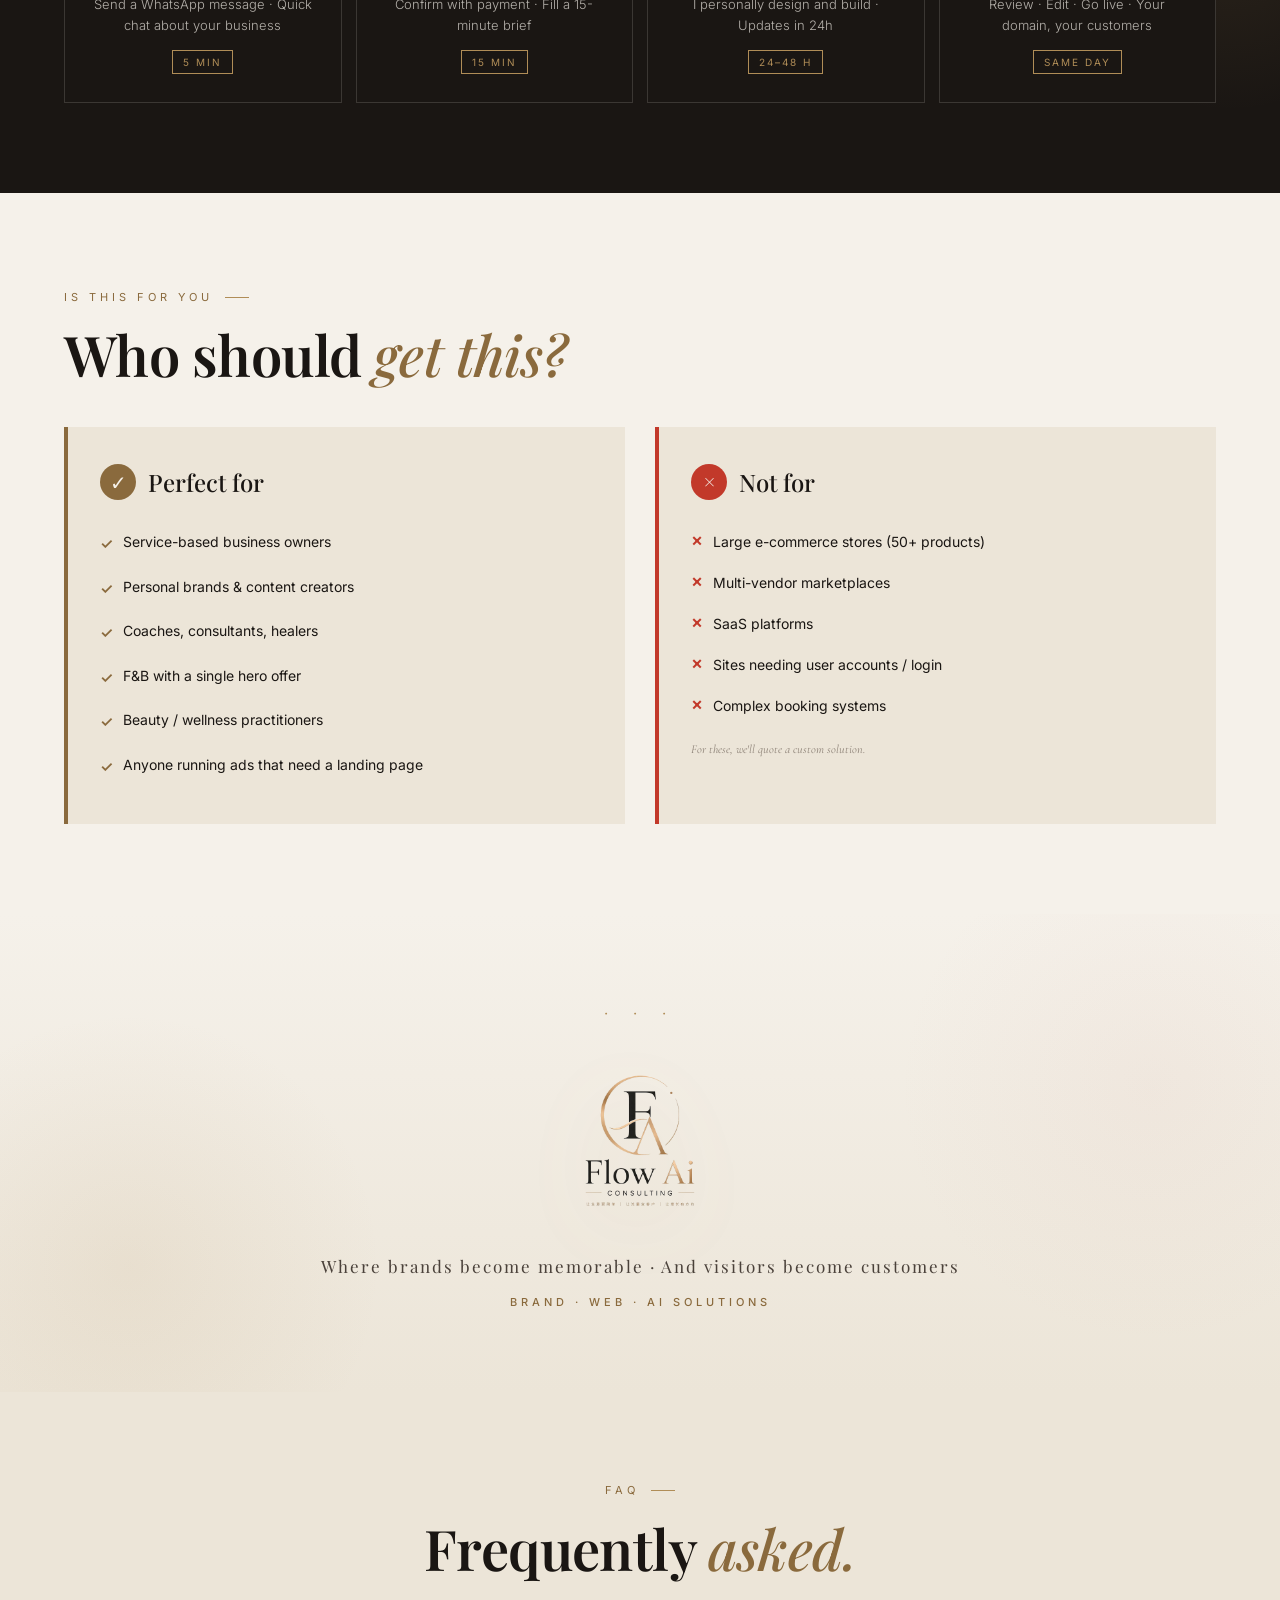
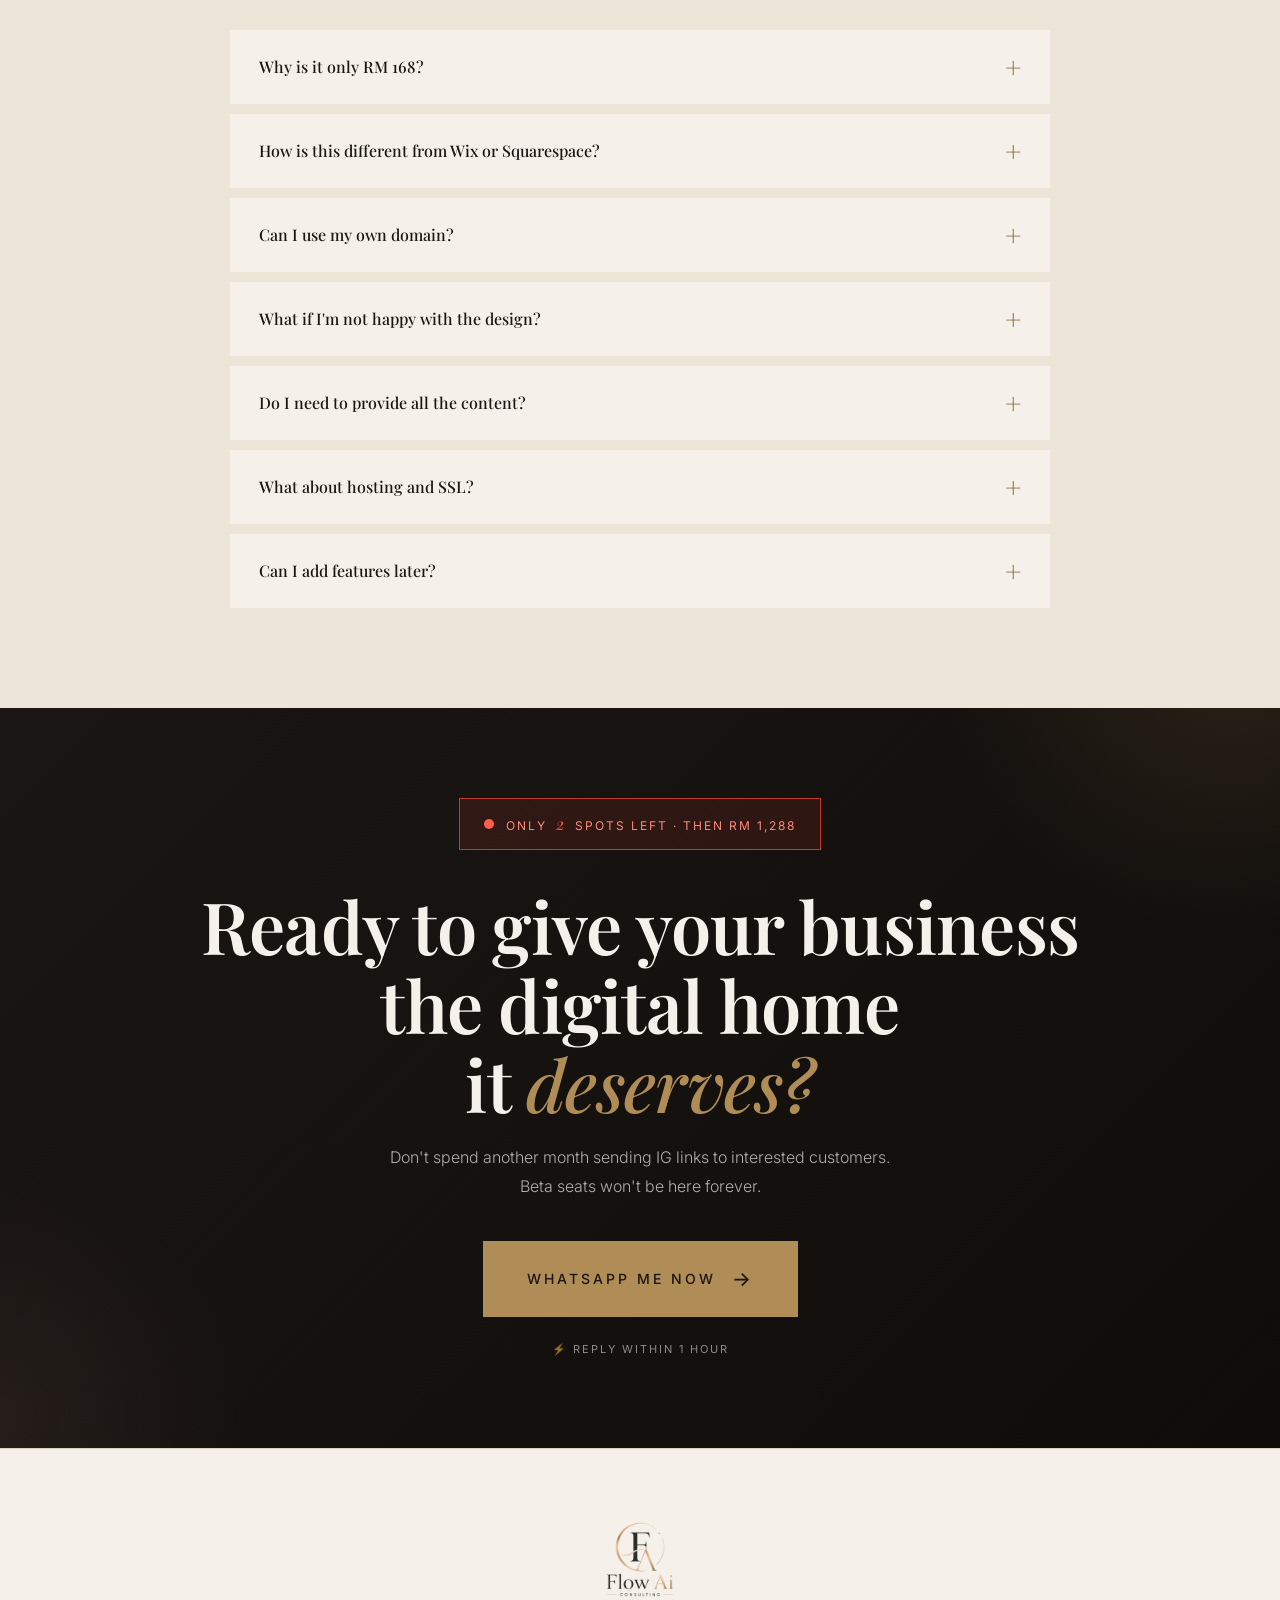
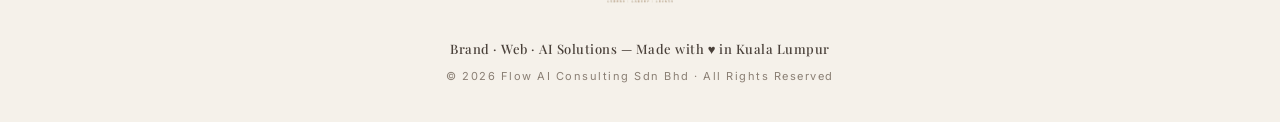
==== commit 9fde674b: "feat(showcase): add Lynn Fae Legacy as second case study - New featured-case card in zh + en, mirror" ====
--- a/en/index.html
+++ b/en/index.html
@@ -10,12 +10,12 @@
 <meta name="keywords" content="landing page,Malaysia web design,KL landing page,Flow AI,brand website,WhatsApp landing page,small business website">
 <meta name="author" content="Flow AI Consulting">
 <meta name="robots" content="index,follow">
-<link rel="canonical" href="https://flow-ai-consulting.netlify.app/en">
+<link rel="canonical" href="https://flow-ai-landing.pages.dev/en">
 
 <!-- hreflang -->
-<link rel="alternate" hreflang="zh" href="https://flow-ai-consulting.netlify.app/">
-<link rel="alternate" hreflang="en" href="https://flow-ai-consulting.netlify.app/en">
-<link rel="alternate" hreflang="x-default" href="https://flow-ai-consulting.netlify.app/">
+<link rel="alternate" hreflang="zh" href="https://flow-ai-landing.pages.dev/">
+<link rel="alternate" hreflang="en" href="https://flow-ai-landing.pages.dev/en">
+<link rel="alternate" hreflang="x-default" href="https://flow-ai-landing.pages.dev/">
 
 <!-- Favicon -->
 <link rel="icon" type="image/png" href="../assets/favicon.png">
@@ -27,13 +27,13 @@
 <meta property="og:site_name" content="Flow AI Consulting">
 <meta property="og:title" content="Flow AI Consulting · Professional Landing Pages in 48 Hours · RM 168">
 <meta property="og:description" content="Build a high-converting landing page for your business in 48 hours. Limited 10-spot beta launch · RM 168 (regular RM 1,288). Made for KL business owners.">
-<meta property="og:image" content="https://flow-ai-consulting.netlify.app/assets/og-image-v2.jpg">
-<meta property="og:image:secure_url" content="https://flow-ai-consulting.netlify.app/assets/og-image-v2.jpg">
+<meta property="og:image" content="https://flow-ai-landing.pages.dev/assets/og-image-v2.jpg">
+<meta property="og:image:secure_url" content="https://flow-ai-landing.pages.dev/assets/og-image-v2.jpg">
 <meta property="og:image:type" content="image/jpeg">
 <meta property="og:image:width" content="1200">
 <meta property="og:image:height" content="630">
 <meta property="og:image:alt" content="Flow AI Consulting · Professional landing pages in 48 hours">
-<meta property="og:url" content="https://flow-ai-consulting.netlify.app/en">
+<meta property="og:url" content="https://flow-ai-landing.pages.dev/en">
 <meta property="og:locale" content="en_US">
 <meta property="og:locale:alternate" content="zh_CN">
 
@@ -42,7 +42,7 @@
 <meta name="twitter:site" content="@flow_ai_consulting">
 <meta name="twitter:title" content="Flow AI Consulting · Landing Pages in 48 Hours">
 <meta name="twitter:description" content="High-converting landing pages for KL business owners. Beta launch · RM 168 (regular RM 1,288) · 48-hour delivery.">
-<meta name="twitter:image" content="https://flow-ai-consulting.netlify.app/assets/og-image-v2.jpg">
+<meta name="twitter:image" content="https://flow-ai-landing.pages.dev/assets/og-image-v2.jpg">
 <meta name="twitter:image:alt" content="Flow AI Consulting · Landing pages in 48 hours">
 
 <!-- Fonts -->
@@ -145,8 +145,8 @@
       <span class="l">Industries</span>
     </div>
     <div class="stat-b">
-      <span class="n">1</span>
-      <span class="l">Founder-Led</span>
+      <span class="n">2</span>
+      <span class="l">Real Cases</span>
     </div>
   </div>
 </div>
@@ -256,6 +256,59 @@
           <div class="fs-item"><strong>4</strong><small>Service Modules</small></div>
         </div>
         <a href="https://gmsgloballuxury.com" target="_blank" class="featured-link">View Live Site</a>
+      </div>
+    </div>
+
+    <div class="featured-case fade-up">
+      <div class="featured-visual">
+        <span class="featured-badge">Case · Legacy Planning</span>
+        <div class="devices">
+          <div class="device-desktop">
+            <div class="device-bar"><span></span><span></span><span></span><div class="url">lynnfae-legacy.pages.dev</div></div>
+            <div class="device-screen">
+              <div class="lf-d-nav">
+                <div class="lf-d-logo">LYNN FAE <em>Legacy</em></div>
+                <div class="lf-d-menu"><span>About</span><span>Plan</span><span>Contact</span></div>
+              </div>
+              <div class="lf-d-hero">
+                <div class="lf-d-tag">— LEGACY PLANNING · MY —</div>
+                <div class="lf-d-title">Love is the root,<br><em>legacy the tree.</em></div>
+                <div class="lf-d-sub">16Y experience · 9 certifications · SGOP method</div>
+                <div class="lf-d-btn">💬 Let's Talk</div>
+              </div>
+              <div class="lf-d-services">
+                <div class="lf-d-s"><span>01</span>Succession</div>
+                <div class="lf-d-s"><span>02</span>SGOP Method</div>
+                <div class="lf-d-s"><span>03</span>RM38 Plan</div>
+                <div class="lf-d-s"><span>04</span>Advisory</div>
+              </div>
+            </div>
+          </div>
+          <div class="device-mobile">
+            <div class="mobile-notch"></div>
+            <div class="mobile-screen">
+              <div class="lf-m-tag">LYNN FAE LEGACY</div>
+              <div class="lf-m-title">Love,<br><em>passed on.</em></div>
+              <div class="lf-m-img"></div>
+              <div class="lf-m-btn">Private Plan →</div>
+              <div class="lf-m-grid">
+                <div></div><div></div><div></div><div></div>
+              </div>
+            </div>
+          </div>
+        </div>
+      </div>
+      <div class="featured-content">
+        <div class="label">Case Study</div>
+        <h3>Lynn Fae Legacy</h3>
+        <div class="industry">Legacy Planning · Wealth Advisor · MY</div>
+        <p>A senior Malaysian legacy planning advisor needed a way to make a high-trust, high-ticket conversation feel approachable. We built a page anchored on one core narrative — <em>Love is the root, legacy the tree</em> — pairing founder credibility (16 years, 9 certifications) with the SGOP method and a low-friction entry (RM38 personal plan or a no-pressure chat). Serious advisory, turned into a clickable next step.</p>
+        <div class="featured-stats">
+          <div class="fs-item"><strong>16Y</strong><small>Experience</small></div>
+          <div class="fs-item"><strong>9</strong><small>Certifications</small></div>
+          <div class="fs-item"><strong>RM38</strong><small>Entry Plan</small></div>
+        </div>
+        <a href="https://lynnfae-legacy.pages.dev" target="_blank" class="featured-link">View Live Site</a>
       </div>
     </div>
 
--- a/css/styles.css
+++ b/css/styles.css
@@ -320,6 +320,34 @@
 .gms-m-grid>div:nth-child(2){background:linear-gradient(135deg,#8a6a4a,#5a4028)}
 .gms-m-grid>div:nth-child(3){background:linear-gradient(135deg,#b88e60,#8a6a3d)}
 .gms-m-grid>div:nth-child(4){background:linear-gradient(135deg,#d4b896,#b89068)}
+
+/* Lynn Fae mockup — same frame, slightly differentiated palette (warm earth + soft sage accent) */
+.lf-d-nav{display:flex;justify-content:space-between;align-items:center;padding:10px 14px;border-bottom:1px solid rgba(176,141,87,.15)}
+.lf-d-logo{font-family:'Cormorant Garamond',serif;font-size:11px;font-weight:500;letter-spacing:2px;color:#1a1410}
+.lf-d-logo em{font-style:italic;color:#b08d57;font-weight:400;margin-left:4px}
+.lf-d-menu{display:flex;gap:10px;font-family:'Inter',sans-serif;font-size:6px;letter-spacing:1.5px;color:#5a4e40;text-transform:uppercase}
+.lf-d-hero{padding:20px 14px 16px;text-align:center;position:relative}
+.lf-d-hero::before{content:'';position:absolute;top:10px;right:10px;width:40px;height:40px;border:1px solid rgba(176,141,87,.3);border-radius:50%}
+.lf-d-tag{font-family:'Inter',sans-serif;font-size:6.5px;letter-spacing:3px;color:#8a6a3d;margin-bottom:8px}
+.lf-d-title{font-family:'Playfair Display',serif;font-size:26px;line-height:1.05;font-weight:400;margin-bottom:8px;color:#1a1410}
+.lf-d-title em{font-style:italic;color:#b08d57;font-weight:500}
+.lf-d-sub{font-size:7.5px;color:#5a4e40;margin-bottom:12px;letter-spacing:1px}
+.lf-d-btn{display:inline-block;padding:7px 14px;background:#1a1410;color:#faf6ee;font-size:7px;letter-spacing:2px;font-family:'Inter',sans-serif}
+.lf-d-services{display:grid;grid-template-columns:repeat(2,1fr);gap:1px;background:rgba(176,141,87,.15);padding:1px}
+.lf-d-s{background:#faf6ee;padding:10px 8px;font-family:'Cormorant Garamond',serif;font-size:10px;color:#1a1410;display:flex;align-items:center;gap:8px;font-style:italic}
+.lf-d-s span{font-family:'Playfair Display',serif;font-style:italic;font-size:16px;color:#b08d57;font-weight:500}
+
+.lf-m-tag{font-family:'Inter',sans-serif;font-size:5px;letter-spacing:2px;color:#8a6a3d;text-align:center;margin-bottom:6px}
+.lf-m-title{font-family:'Playfair Display',serif;font-size:18px;line-height:1;text-align:center;font-weight:400;margin-bottom:8px}
+.lf-m-title em{font-style:italic;color:#b08d57}
+.lf-m-img{height:40px;background:linear-gradient(135deg,#a8b58a,#5e7048);margin-bottom:8px;position:relative;overflow:hidden}
+.lf-m-img::after{content:'🌳';position:absolute;inset:0;display:flex;align-items:center;justify-content:center;font-size:22px;opacity:.7}
+.lf-m-btn{background:#1a1410;color:#faf6ee;text-align:center;padding:5px;font-size:5.5px;letter-spacing:1.5px;margin-bottom:8px}
+.lf-m-grid{display:grid;grid-template-columns:1fr 1fr;gap:3px}
+.lf-m-grid>div{aspect-ratio:1;background:linear-gradient(135deg,#c9a27a,#8a6a3d)}
+.lf-m-grid>div:nth-child(2){background:linear-gradient(135deg,#a8b58a,#7a8a5c)}
+.lf-m-grid>div:nth-child(3){background:linear-gradient(135deg,#d4b896,#b89068)}
+.lf-m-grid>div:nth-child(4){background:linear-gradient(135deg,#7a8a5c,#5e7048)}
 
 @media(max-width:500px){.device-desktop{width:240px}.device-mobile{width:80px;right:10px}}
 
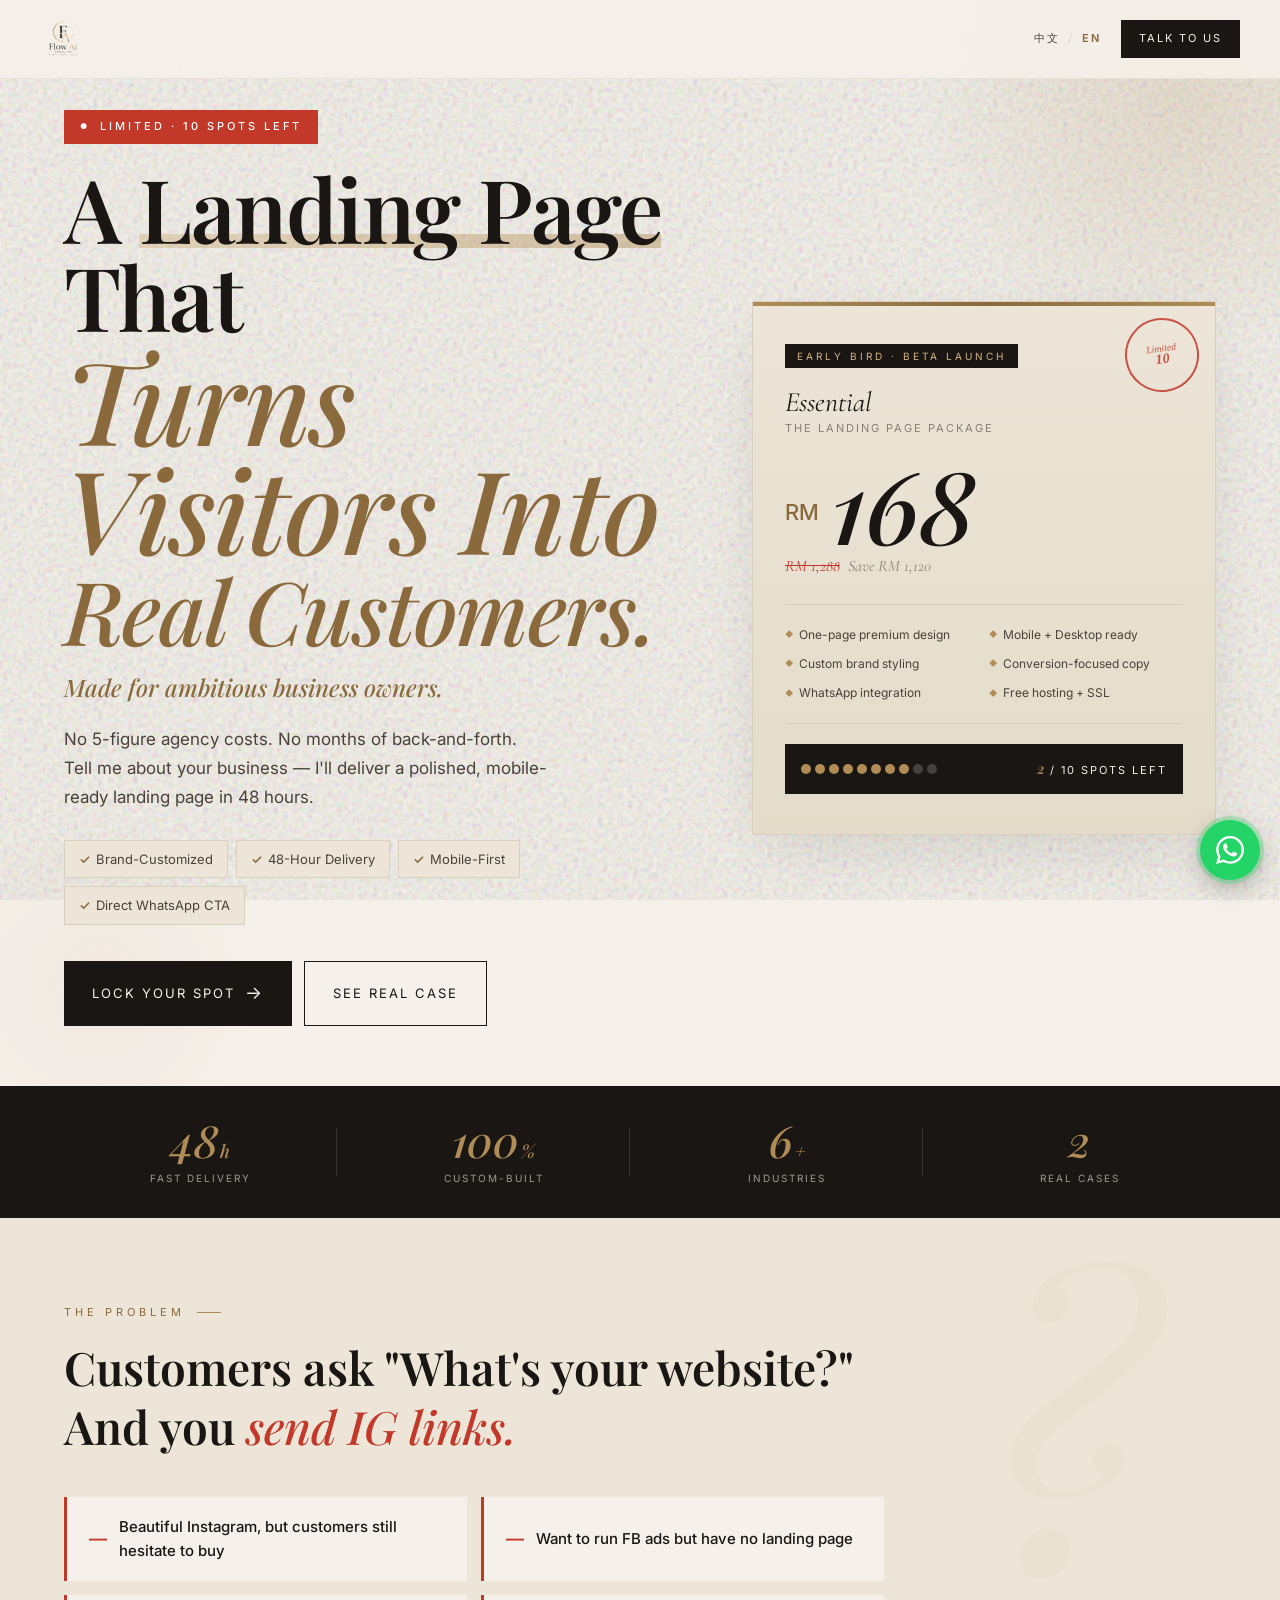
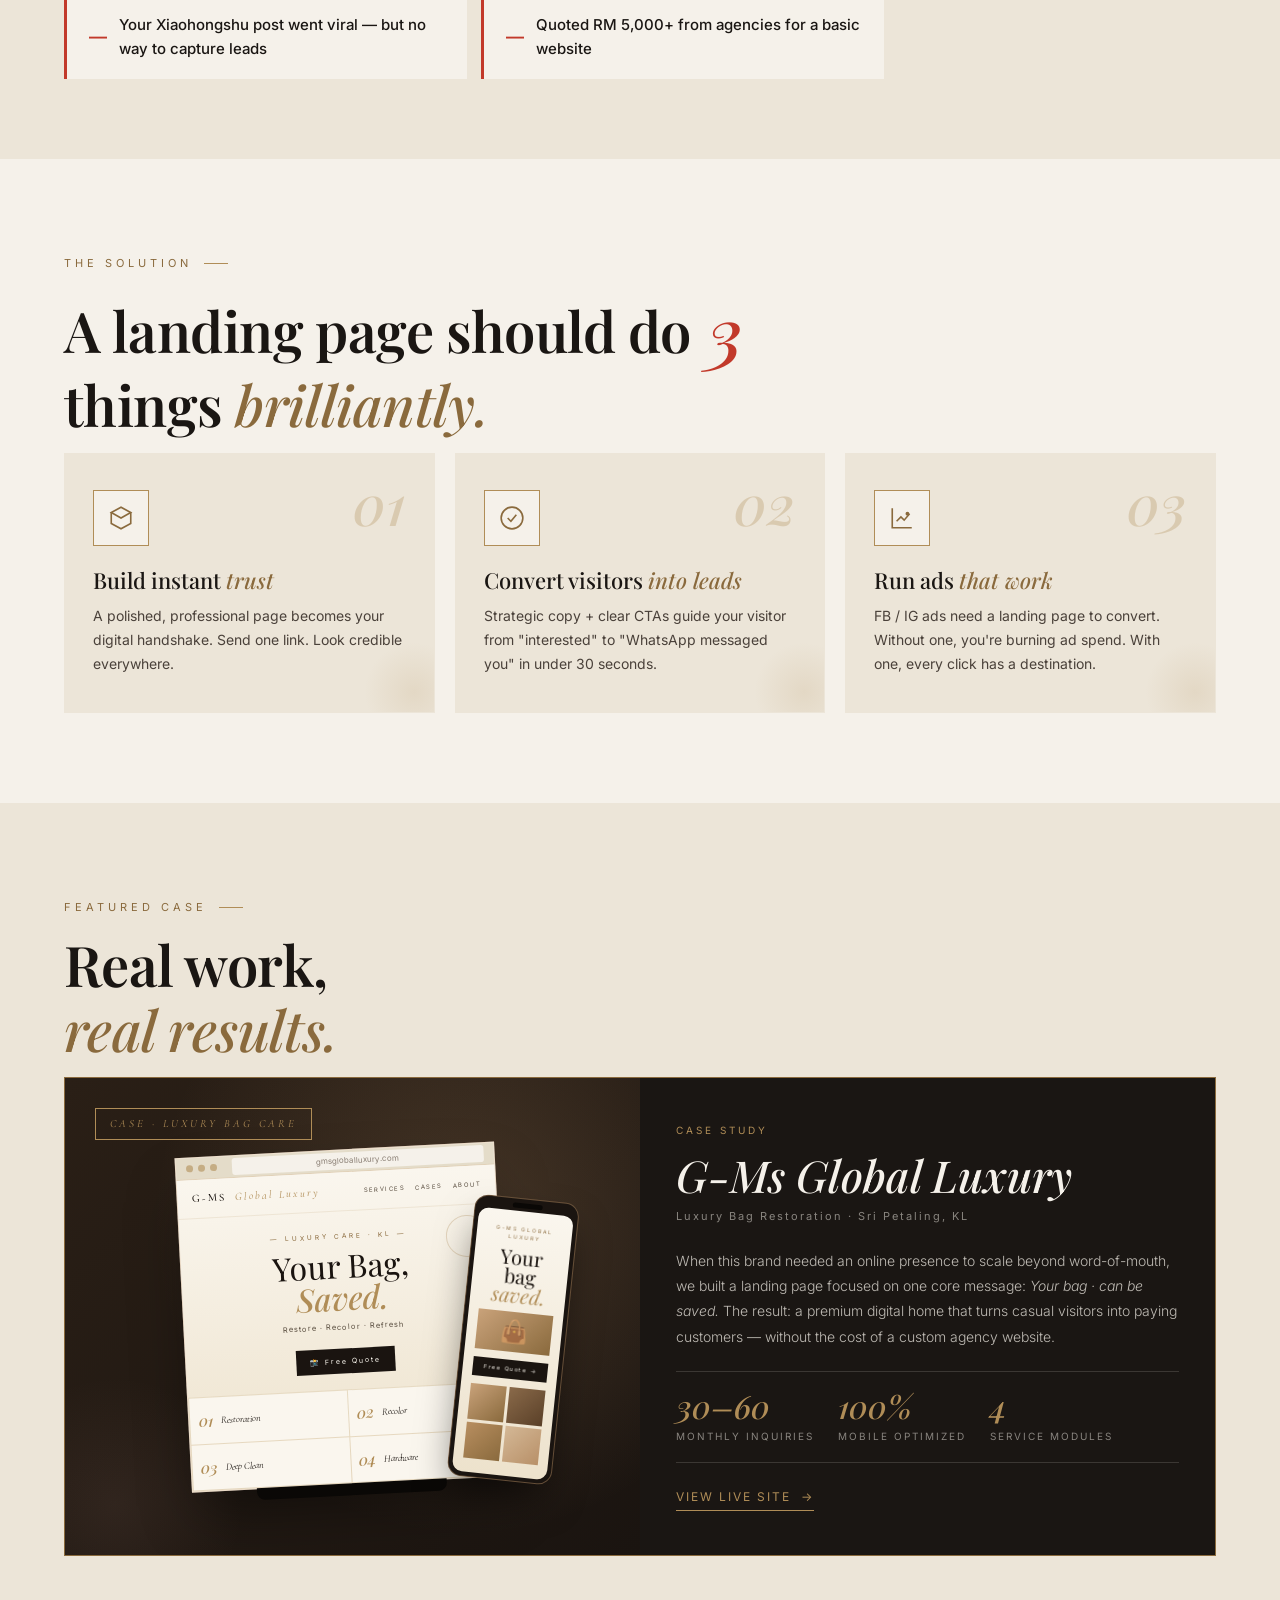
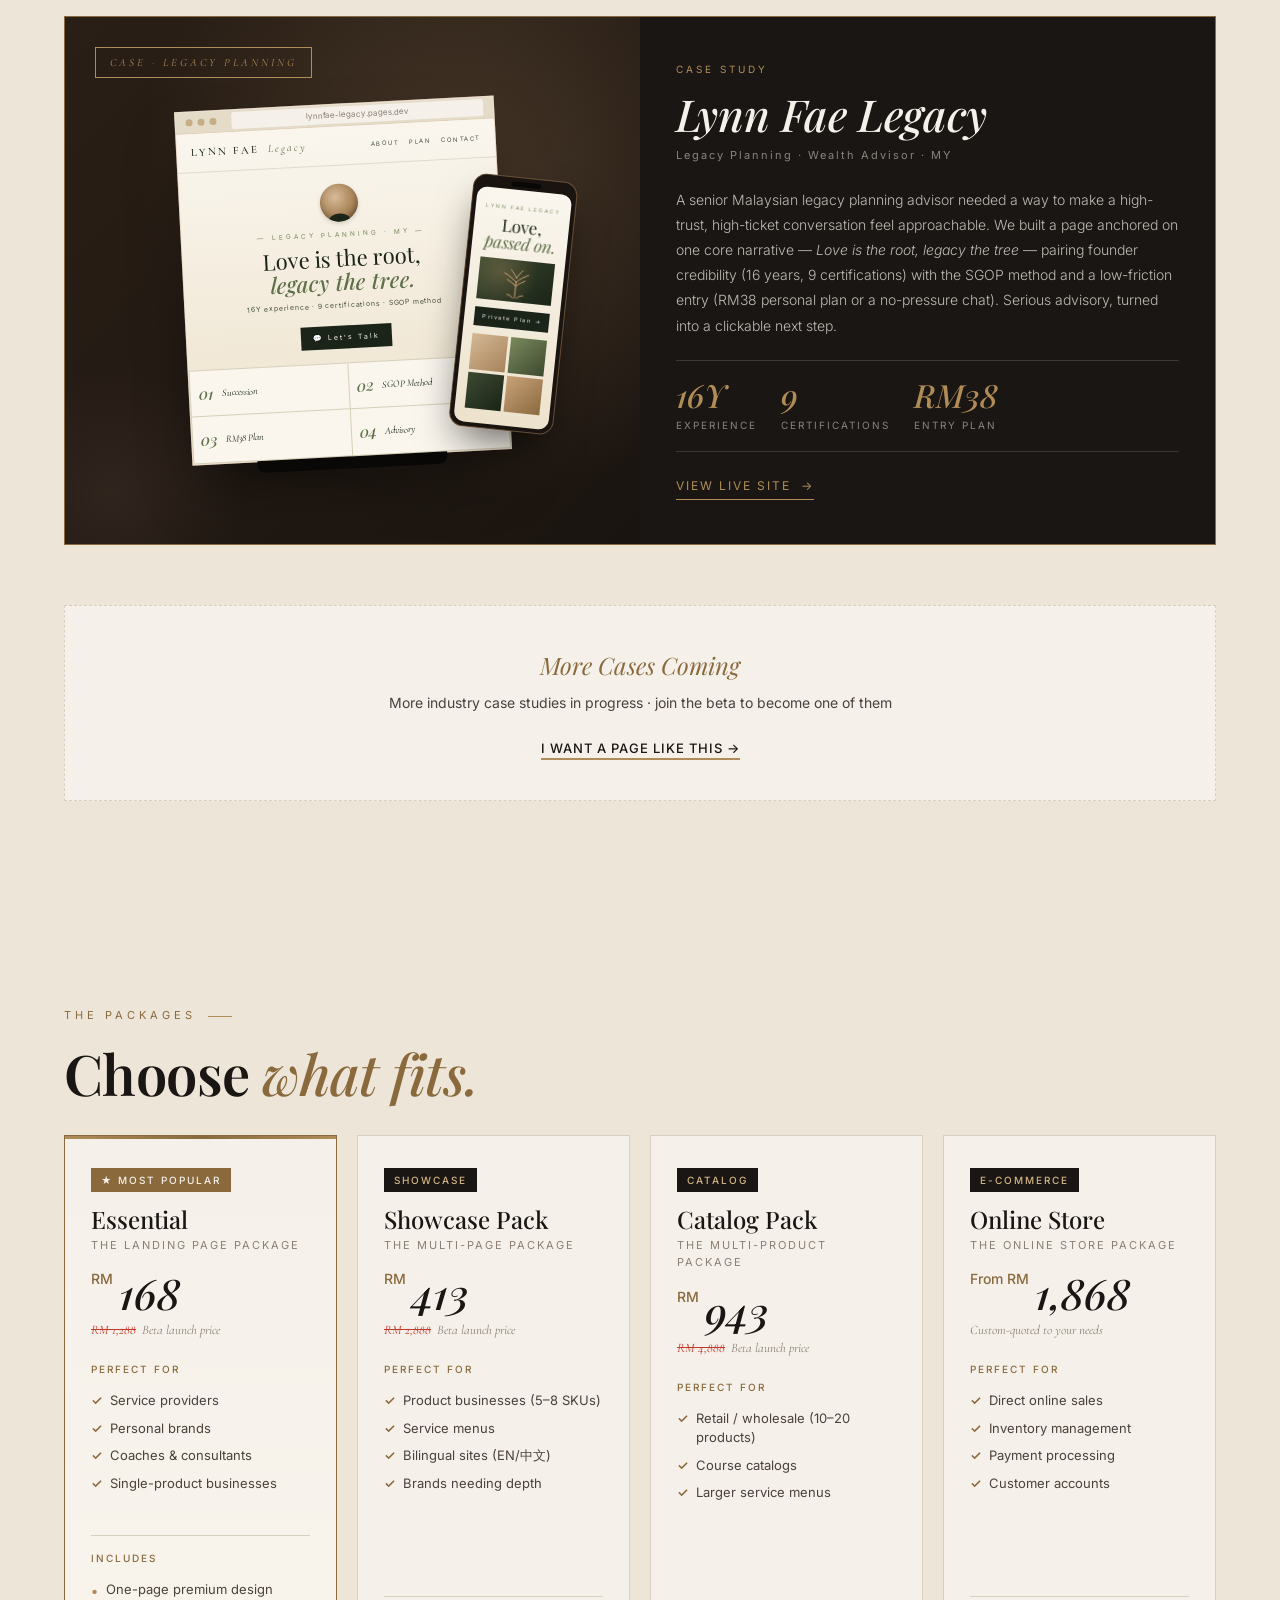
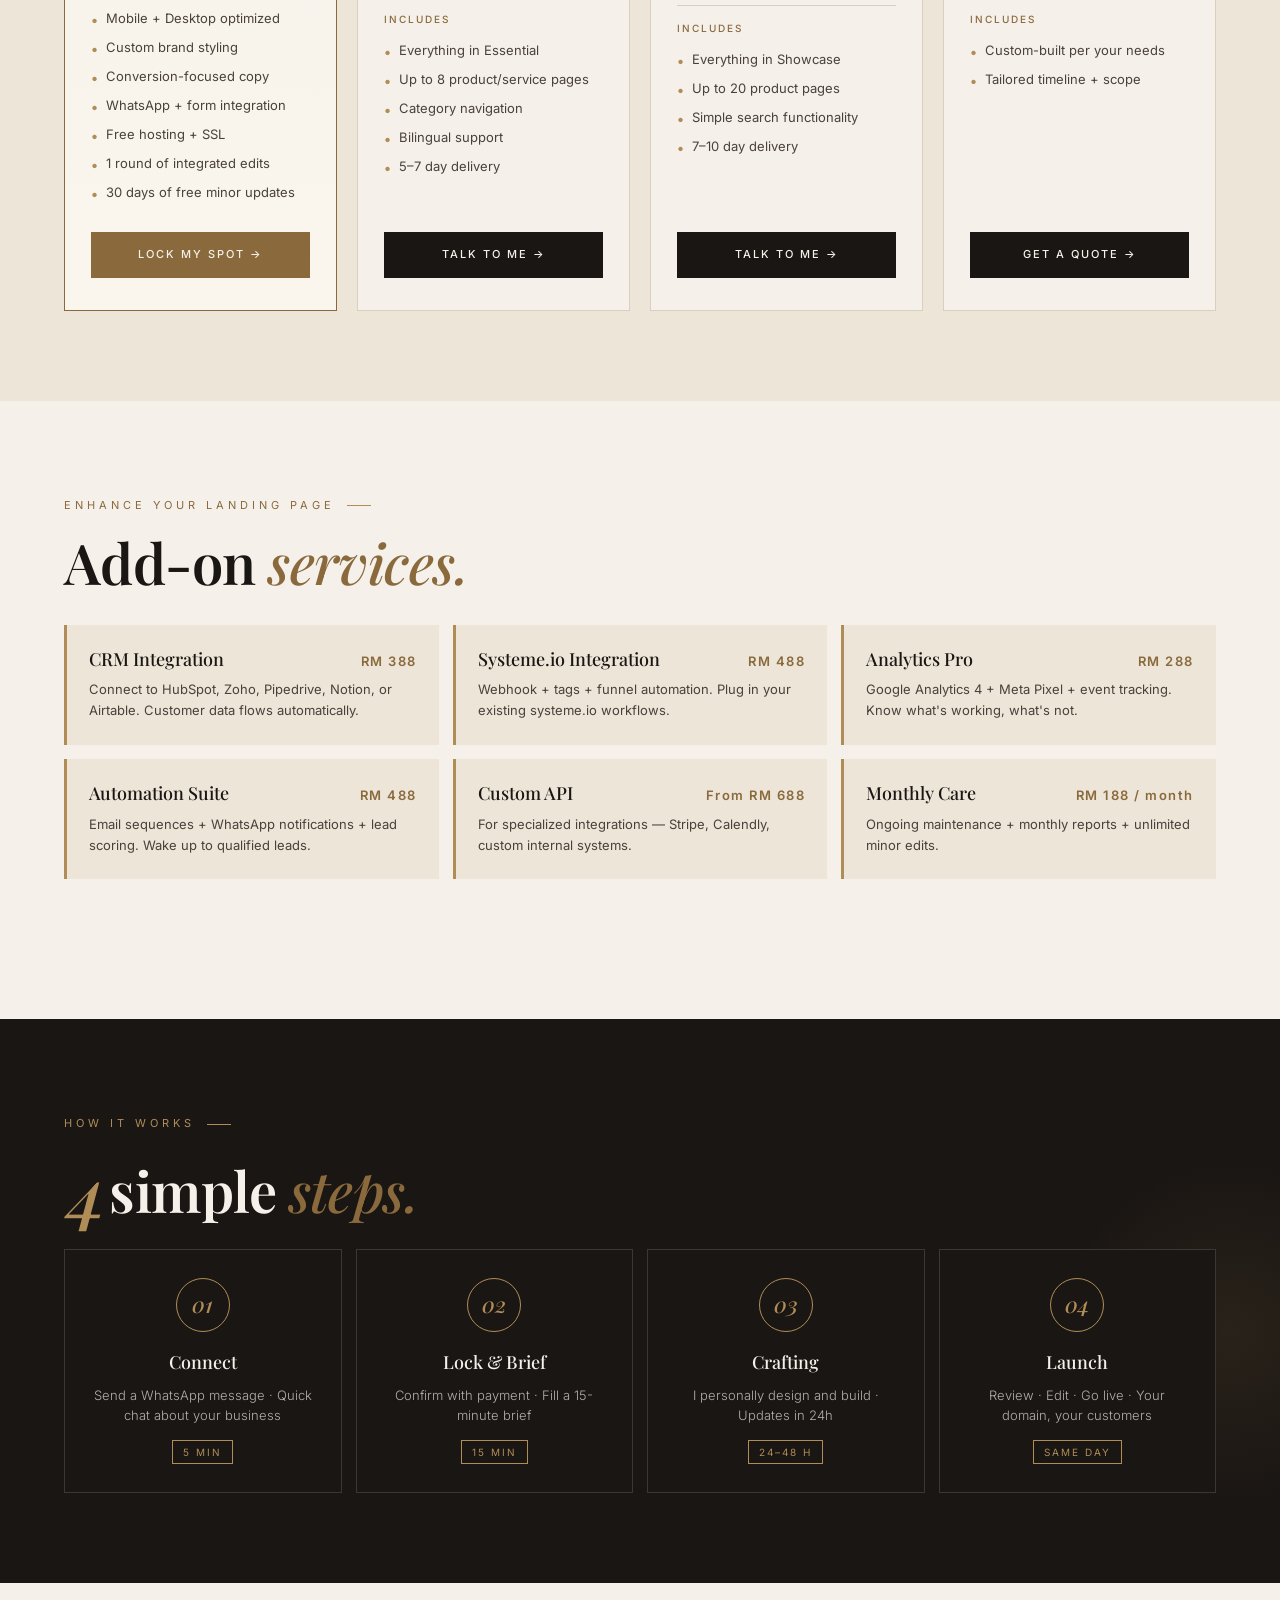
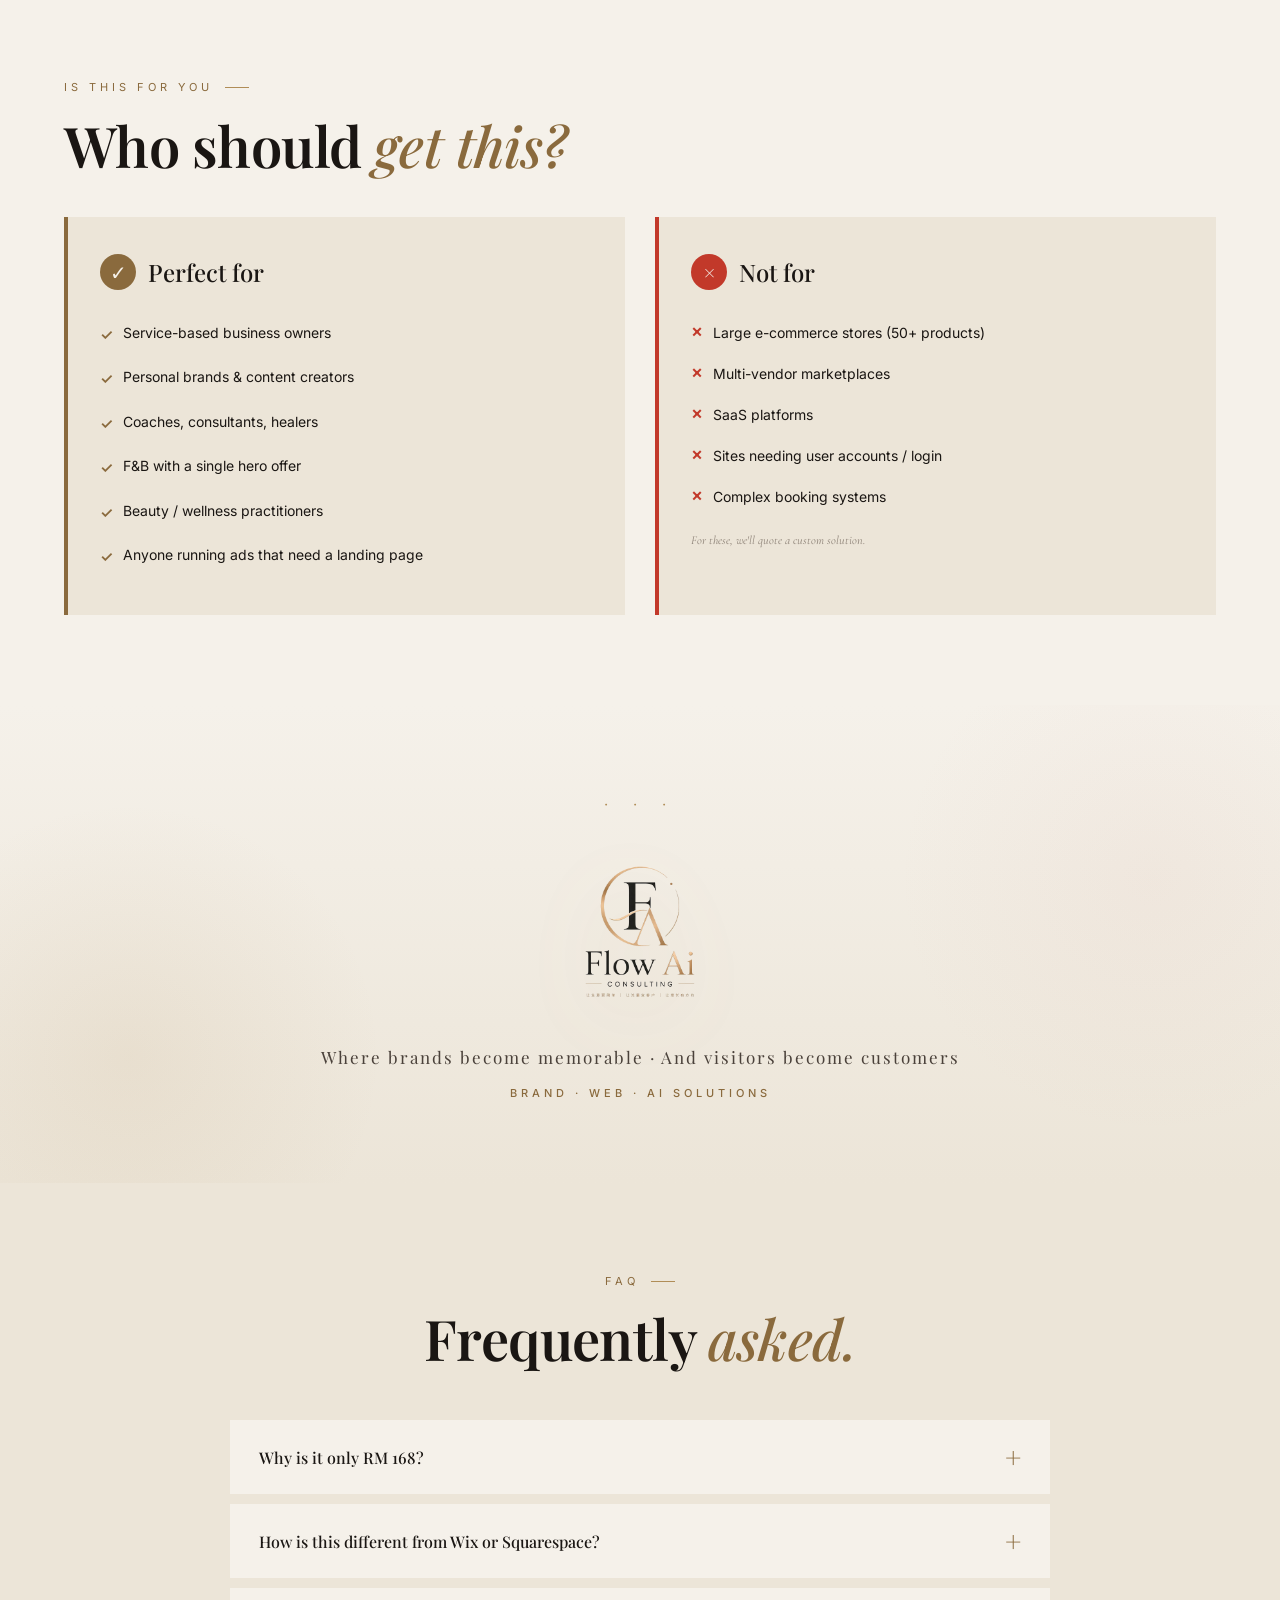
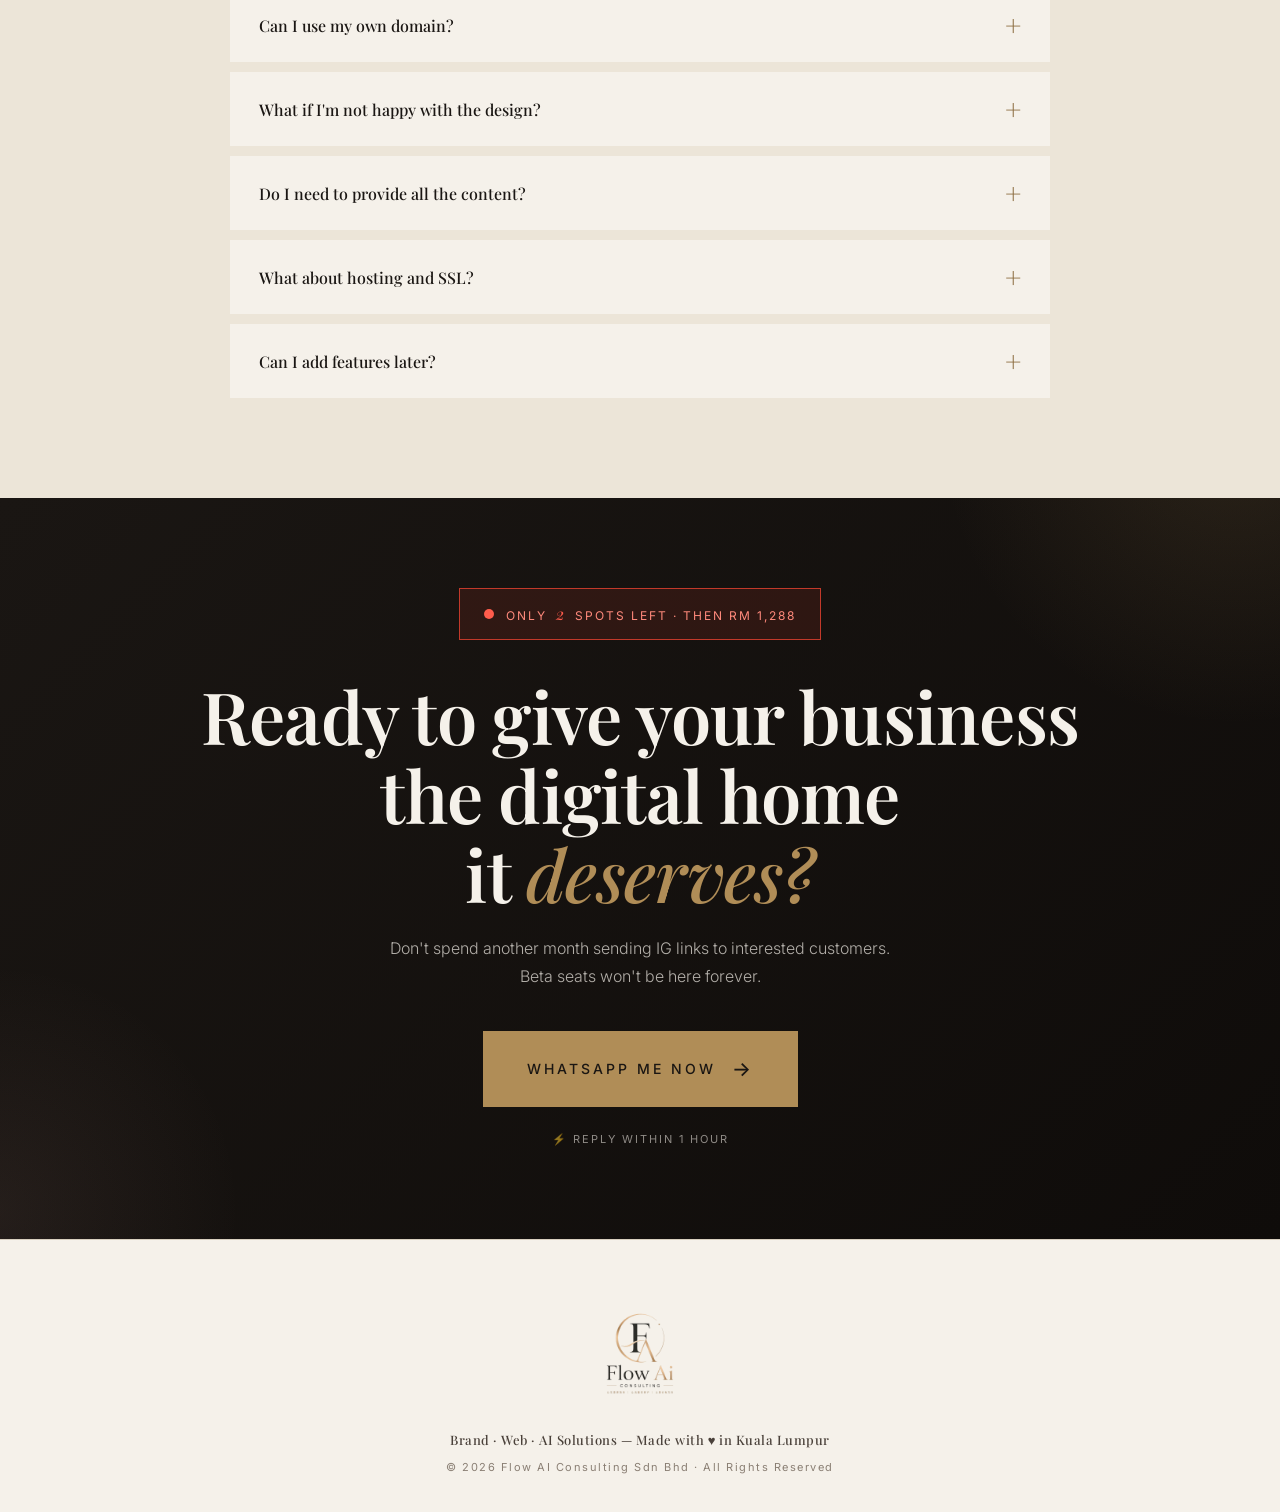
==== commit ea419e76: "fix(showcase): cache-bust styles.css + upgrade Lynn Fae mockup - Bump styles.css?v=2 → v=3 so new .l" ====
--- a/en/index.html
+++ b/en/index.html
@@ -51,7 +51,7 @@
 <link href="https://fonts.googleapis.com/css2?family=Cormorant+Garamond:ital,wght@0,400;0,500;0,600;1,400;1,500&family=Noto+Serif+SC:wght@400;500;600;700;900&family=Inter:wght@300;400;500;600&family=Playfair+Display:ital,wght@0,400;0,500;0,700;1,400&display=swap" rel="stylesheet">
 
 <!-- Stylesheet -->
-<link rel="stylesheet" href="../css/styles.css?v=2">
+<link rel="stylesheet" href="../css/styles.css?v=3">
 
 </head>
 <body>
@@ -271,6 +271,7 @@
                 <div class="lf-d-menu"><span>About</span><span>Plan</span><span>Contact</span></div>
               </div>
               <div class="lf-d-hero">
+                <div class="lf-d-portrait"></div>
                 <div class="lf-d-tag">— LEGACY PLANNING · MY —</div>
                 <div class="lf-d-title">Love is the root,<br><em>legacy the tree.</em></div>
                 <div class="lf-d-sub">16Y experience · 9 certifications · SGOP method</div>
@@ -361,7 +362,7 @@
         <span class="tier-badge">Showcase</span>
         <h3>Showcase Pack</h3>
         <div class="tier-line">The Multi-Page Package</div>
-        <div class="tier-price"><span class="rm">RM</span>588</div>
+        <div class="tier-price"><span class="rm">RM</span>413</div>
         <div class="tier-regular"><s>RM 2,888</s>Beta launch price</div>
         <div class="tier-perfect-label">Perfect for</div>
         <ul>
@@ -379,7 +380,7 @@
           <li>Bilingual support</li>
           <li>5–7 day delivery</li>
         </ul>
-        <a href="https://wa.me/601133151341?text=I%27d%20like%20to%20learn%20about%20the%20Showcase%20Pack%20%28RM588%29." target="_blank" class="tier-cta">Talk To Me →</a>
+        <a href="https://wa.me/601133151341?text=I%27d%20like%20to%20learn%20about%20the%20Showcase%20Pack%20%28RM413%29." target="_blank" class="tier-cta">Talk To Me →</a>
       </div>
 
       <!-- Tier 03 -->
@@ -387,7 +388,7 @@
         <span class="tier-badge">Catalog</span>
         <h3>Catalog Pack</h3>
         <div class="tier-line">The Multi-Product Package</div>
-        <div class="tier-price"><span class="rm">RM</span>988</div>
+        <div class="tier-price"><span class="rm">RM</span>943</div>
         <div class="tier-regular"><s>RM 4,888</s>Beta launch price</div>
         <div class="tier-perfect-label">Perfect for</div>
         <ul>
@@ -403,7 +404,7 @@
           <li>Simple search functionality</li>
           <li>7–10 day delivery</li>
         </ul>
-        <a href="https://wa.me/601133151341?text=I%27d%20like%20to%20learn%20about%20the%20Catalog%20Pack%20%28RM988%29." target="_blank" class="tier-cta">Talk To Me →</a>
+        <a href="https://wa.me/601133151341?text=I%27d%20like%20to%20learn%20about%20the%20Catalog%20Pack%20%28RM943%29." target="_blank" class="tier-cta">Talk To Me →</a>
       </div>
 
       <!-- Tier 04 -->
@@ -411,7 +412,7 @@
         <span class="tier-badge">E-Commerce</span>
         <h3>Online Store</h3>
         <div class="tier-line">The Online Store Package</div>
-        <div class="tier-price"><span class="rm">From RM</span>1,888</div>
+        <div class="tier-price"><span class="rm">From RM</span>1,868</div>
         <div class="tier-regular">Custom-quoted to your needs</div>
         <div class="tier-perfect-label">Perfect for</div>
         <ul>
@@ -480,28 +481,6 @@
           <span class="price">RM 188 / month</span>
         </div>
         <p>Ongoing maintenance + monthly reports + unlimited minor edits.</p>
-      </div>
-    </div>
-
-    <div class="bundles-title fade-up">Bundle &amp; Save</div>
-    <div class="bundles-grid">
-      <div class="bundle-card fade-up">
-        <div class="bundle-name">Starter Pack</div>
-        <div class="bundle-price"><span class="rm">RM</span>588</div>
-        <div class="bundle-includes">CRM + Analytics</div>
-        <div class="bundle-save">Save RM 88</div>
-      </div>
-      <div class="bundle-card featured fade-up">
-        <div class="bundle-name">★ Growth Pack</div>
-        <div class="bundle-price"><span class="rm">RM</span>988</div>
-        <div class="bundle-includes">CRM + Analytics + Automation</div>
-        <div class="bundle-save">Save RM 176</div>
-      </div>
-      <div class="bundle-card fade-up">
-        <div class="bundle-name">Enterprise Pack</div>
-        <div class="bundle-price"><span class="rm">RM</span>1,588</div>
-        <div class="bundle-includes">All 4 add-ons</div>
-        <div class="bundle-save">Save RM 264 + 1 month free Care</div>
       </div>
     </div>
   </div>
--- a/css/styles.css
+++ b/css/styles.css
@@ -321,33 +321,39 @@
 .gms-m-grid>div:nth-child(3){background:linear-gradient(135deg,#b88e60,#8a6a3d)}
 .gms-m-grid>div:nth-child(4){background:linear-gradient(135deg,#d4b896,#b89068)}
 
-/* Lynn Fae mockup — same frame, slightly differentiated palette (warm earth + soft sage accent) */
-.lf-d-nav{display:flex;justify-content:space-between;align-items:center;padding:10px 14px;border-bottom:1px solid rgba(176,141,87,.15)}
-.lf-d-logo{font-family:'Cormorant Garamond',serif;font-size:11px;font-weight:500;letter-spacing:2px;color:#1a1410}
-.lf-d-logo em{font-style:italic;color:#b08d57;font-weight:400;margin-left:4px}
-.lf-d-menu{display:flex;gap:10px;font-family:'Inter',sans-serif;font-size:6px;letter-spacing:1.5px;color:#5a4e40;text-transform:uppercase}
-.lf-d-hero{padding:20px 14px 16px;text-align:center;position:relative}
-.lf-d-hero::before{content:'';position:absolute;top:10px;right:10px;width:40px;height:40px;border:1px solid rgba(176,141,87,.3);border-radius:50%}
-.lf-d-tag{font-family:'Inter',sans-serif;font-size:6.5px;letter-spacing:3px;color:#8a6a3d;margin-bottom:8px}
-.lf-d-title{font-family:'Playfair Display',serif;font-size:26px;line-height:1.05;font-weight:400;margin-bottom:8px;color:#1a1410}
-.lf-d-title em{font-style:italic;color:#b08d57;font-weight:500}
-.lf-d-sub{font-size:7.5px;color:#5a4e40;margin-bottom:12px;letter-spacing:1px}
-.lf-d-btn{display:inline-block;padding:7px 14px;background:#1a1410;color:#faf6ee;font-size:7px;letter-spacing:2px;font-family:'Inter',sans-serif}
-.lf-d-services{display:grid;grid-template-columns:repeat(2,1fr);gap:1px;background:rgba(176,141,87,.15);padding:1px}
-.lf-d-s{background:#faf6ee;padding:10px 8px;font-family:'Cormorant Garamond',serif;font-size:10px;color:#1a1410;display:flex;align-items:center;gap:8px;font-style:italic}
-.lf-d-s span{font-family:'Playfair Display',serif;font-style:italic;font-size:16px;color:#b08d57;font-weight:500}
-
-.lf-m-tag{font-family:'Inter',sans-serif;font-size:5px;letter-spacing:2px;color:#8a6a3d;text-align:center;margin-bottom:6px}
-.lf-m-title{font-family:'Playfair Display',serif;font-size:18px;line-height:1;text-align:center;font-weight:400;margin-bottom:8px}
-.lf-m-title em{font-style:italic;color:#b08d57}
-.lf-m-img{height:40px;background:linear-gradient(135deg,#a8b58a,#5e7048);margin-bottom:8px;position:relative;overflow:hidden}
-.lf-m-img::after{content:'🌳';position:absolute;inset:0;display:flex;align-items:center;justify-content:center;font-size:22px;opacity:.7}
-.lf-m-btn{background:#1a1410;color:#faf6ee;text-align:center;padding:5px;font-size:5.5px;letter-spacing:1.5px;margin-bottom:8px}
+/* Lynn Fae mockup — same frame, palette echoes the real lynnfae-legacy site (warm cream + deep evergreen + gold) */
+.lf-d-nav{display:flex;justify-content:space-between;align-items:center;padding:10px 14px;border-bottom:1px solid rgba(94,112,72,.18)}
+.lf-d-logo{font-family:'Cormorant Garamond',serif;font-size:11px;font-weight:500;letter-spacing:2px;color:#1a2418}
+.lf-d-logo em{font-style:italic;color:#5e7048;font-weight:400;margin-left:4px}
+.lf-d-menu{display:flex;gap:10px;font-family:'Inter',sans-serif;font-size:6px;letter-spacing:1.5px;color:#4a5440;text-transform:uppercase}
+.lf-d-hero{padding:18px 14px 14px;text-align:center;position:relative}
+.lf-d-portrait{width:38px;height:38px;border-radius:50%;margin:0 auto 8px;background:radial-gradient(circle at 40% 35%,#d8bb96 0%,#a8845a 55%,#5e4628 100%);box-shadow:inset 0 -3px 5px rgba(0,0,0,.18),0 2px 4px rgba(0,0,0,.15);position:relative;overflow:hidden}
+.lf-d-portrait::after{content:'';position:absolute;left:50%;bottom:-6px;width:22px;height:14px;background:#1a2418;border-radius:50% 50% 0 0;transform:translateX(-50%)}
+.lf-d-tag{font-family:'Inter',sans-serif;font-size:6.5px;letter-spacing:3px;color:#7a8a5c;margin-bottom:6px}
+.lf-d-title{font-family:'Playfair Display',serif;font-size:22px;line-height:1.1;font-weight:400;margin-bottom:6px;color:#1a2418}
+.lf-d-title em{font-style:italic;color:#5e7048;font-weight:500}
+.lf-d-sub{font-size:7px;color:#4a5440;margin-bottom:10px;letter-spacing:.8px}
+.lf-d-btn{display:inline-block;padding:6px 12px;background:#1a2418;color:#f5f1e8;font-size:7px;letter-spacing:2px;font-family:'Inter',sans-serif}
+.lf-d-services{display:grid;grid-template-columns:repeat(2,1fr);gap:1px;background:rgba(94,112,72,.18);padding:1px}
+.lf-d-s{background:#faf6ee;padding:10px 8px;font-family:'Cormorant Garamond',serif;font-size:10px;color:#1a2418;display:flex;align-items:center;gap:8px;font-style:italic}
+.lf-d-s span{font-family:'Playfair Display',serif;font-style:italic;font-size:16px;color:#5e7048;font-weight:500}
+
+.lf-m-tag{font-family:'Inter',sans-serif;font-size:5px;letter-spacing:2px;color:#7a8a5c;text-align:center;margin-bottom:6px}
+.lf-m-title{font-family:'Playfair Display',serif;font-size:17px;line-height:1;text-align:center;font-weight:400;margin-bottom:8px;color:#1a2418}
+.lf-m-title em{font-style:italic;color:#5e7048}
+.lf-m-img{height:42px;background:linear-gradient(135deg,#3d4a30 0%,#1a2418 100%);margin-bottom:8px;position:relative;overflow:hidden}
+.lf-m-img::before{content:'';position:absolute;inset:0;background:radial-gradient(circle at 30% 30%,rgba(212,165,116,.25),transparent 60%)}
+.lf-m-img::after{
+  content:'';position:absolute;inset:0;
+  background-image:url("data:image/svg+xml;utf8,<svg xmlns='http://www.w3.org/2000/svg' viewBox='0 0 60 42'><g fill='none' stroke='%23d4a574' stroke-width='1' stroke-linecap='round'><path d='M30 38 L30 22'/><path d='M30 22 C26 18 22 16 18 14 M30 22 C34 18 38 16 42 14 M30 26 C27 23 24 22 21 20 M30 26 C33 23 36 22 39 20 M30 18 C28 14 26 12 24 10 M30 18 C32 14 34 12 36 10'/><path d='M28 38 C26 36 24 35 22 35 M32 38 C34 36 36 35 38 35'/></g></svg>");
+  background-size:contain;background-position:center;background-repeat:no-repeat;opacity:.95;
+}
+.lf-m-btn{background:#1a2418;color:#f5f1e8;text-align:center;padding:5px;font-size:5.5px;letter-spacing:1.5px;margin-bottom:8px}
 .lf-m-grid{display:grid;grid-template-columns:1fr 1fr;gap:3px}
-.lf-m-grid>div{aspect-ratio:1;background:linear-gradient(135deg,#c9a27a,#8a6a3d)}
-.lf-m-grid>div:nth-child(2){background:linear-gradient(135deg,#a8b58a,#7a8a5c)}
-.lf-m-grid>div:nth-child(3){background:linear-gradient(135deg,#d4b896,#b89068)}
-.lf-m-grid>div:nth-child(4){background:linear-gradient(135deg,#7a8a5c,#5e7048)}
+.lf-m-grid>div{aspect-ratio:1;background:linear-gradient(135deg,#d4b896,#a8845a);display:flex;align-items:center;justify-content:center;font-family:'Playfair Display',serif;font-style:italic;font-size:11px;color:#5e4628}
+.lf-m-grid>div:nth-child(2){background:linear-gradient(135deg,#7a8a5c,#3d4a30);color:#f5f1e8}
+.lf-m-grid>div:nth-child(3){background:linear-gradient(135deg,#3d4a30,#1a2418);color:#d4a574}
+.lf-m-grid>div:nth-child(4){background:linear-gradient(135deg,#c9a27a,#8a6a3d);color:#1a2418}
 
 @media(max-width:500px){.device-desktop{width:240px}.device-mobile{width:80px;right:10px}}
 
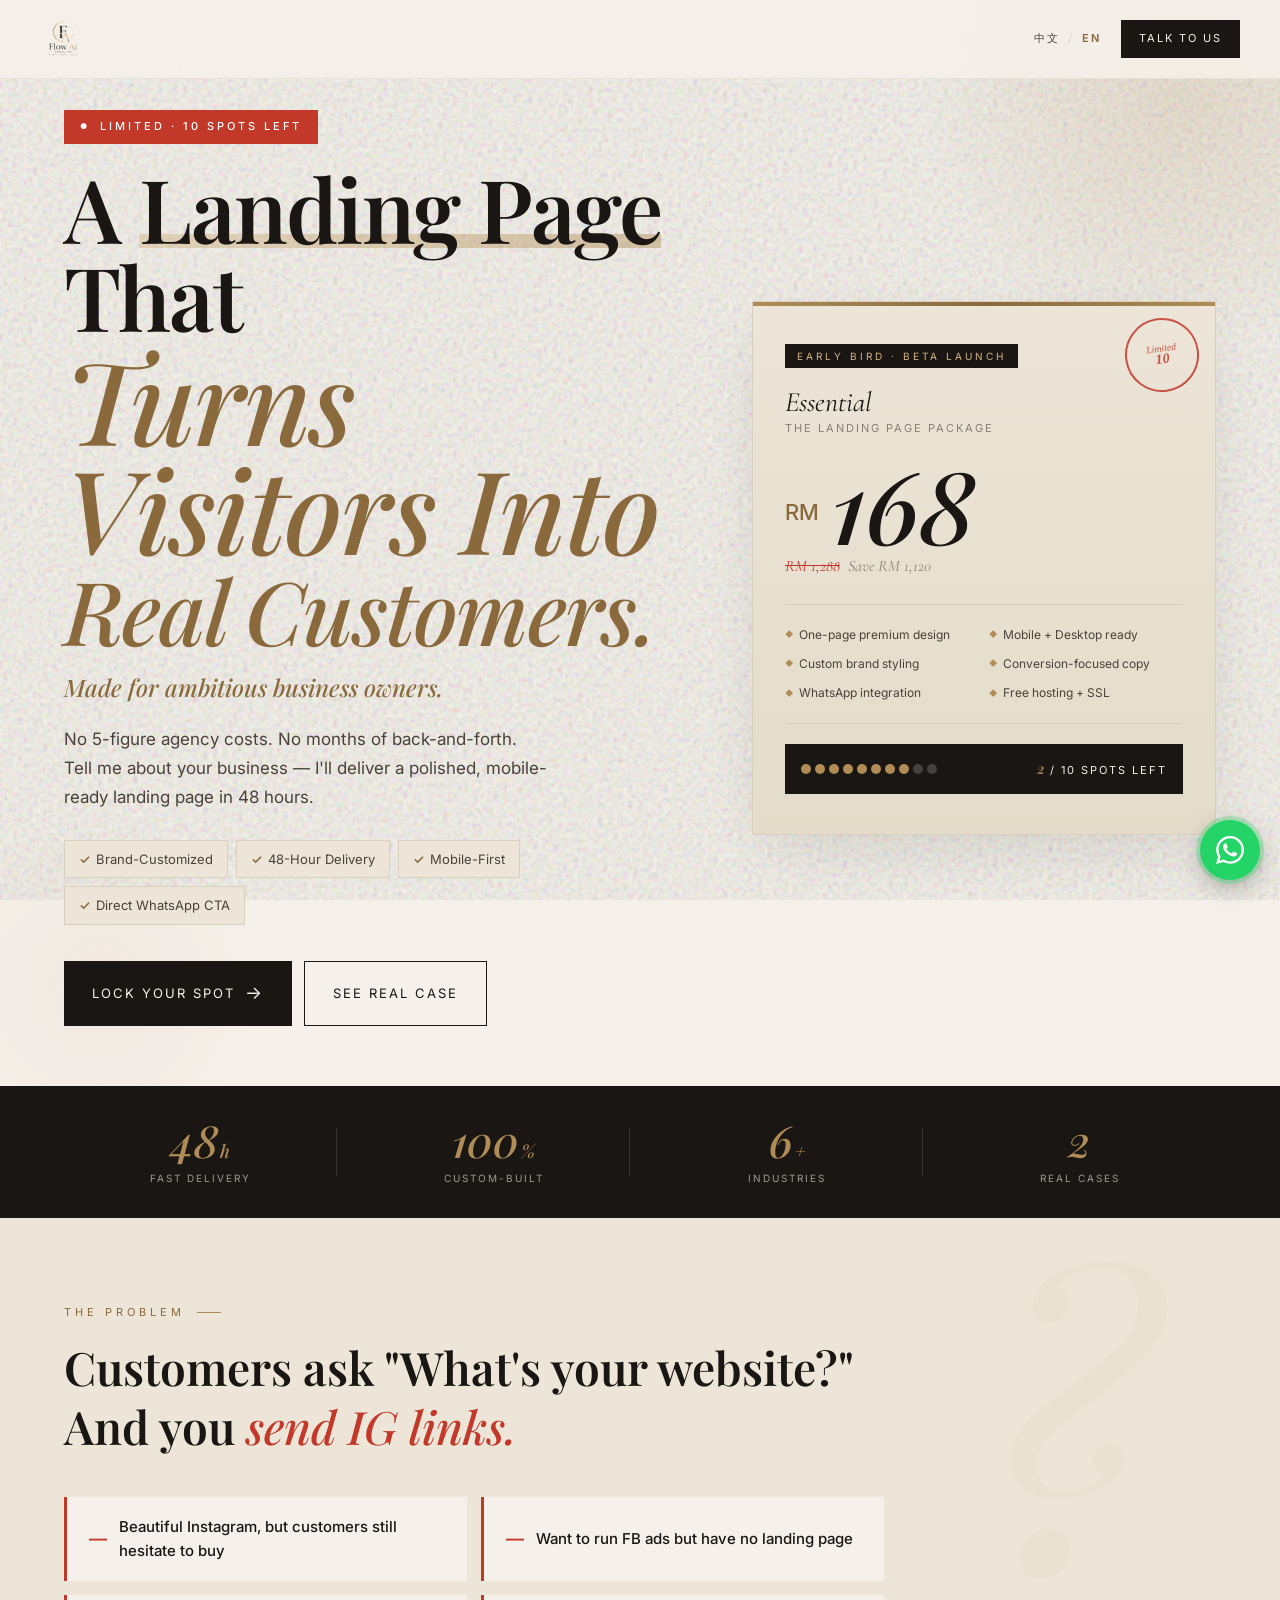
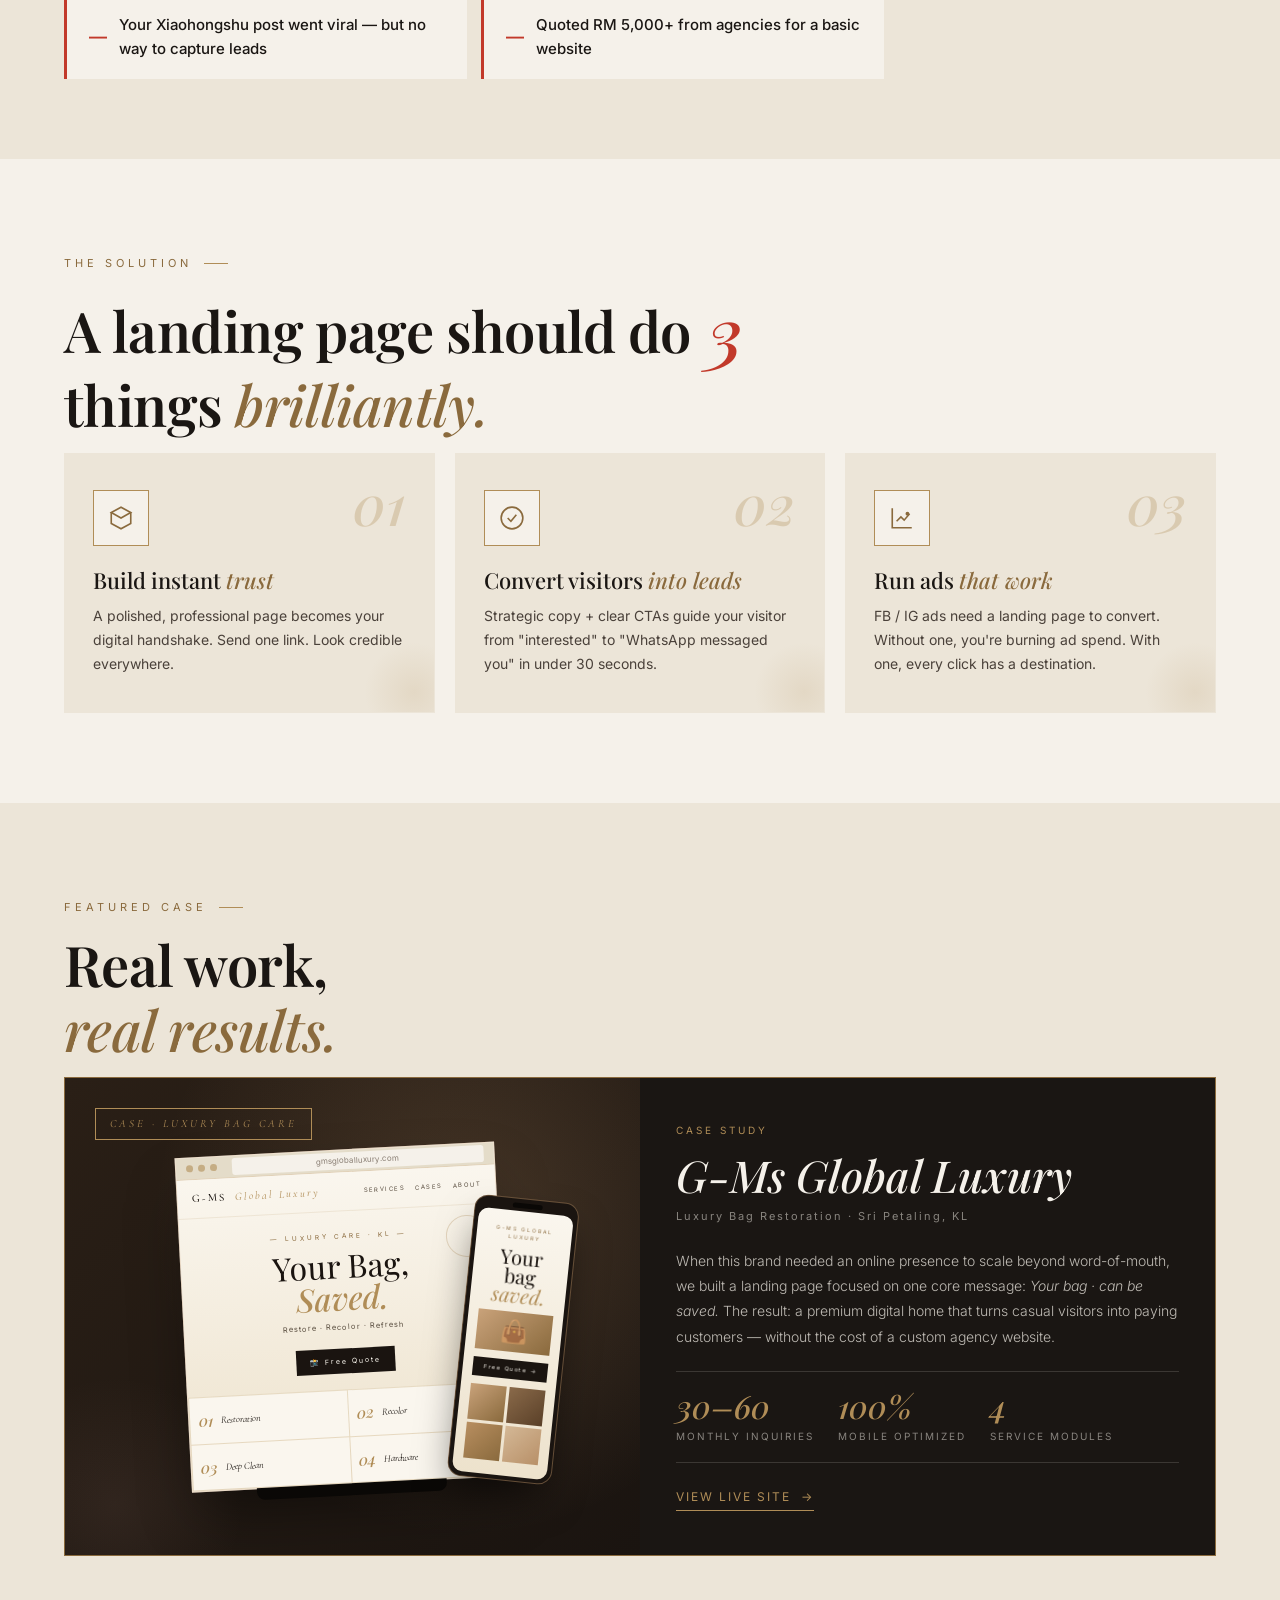
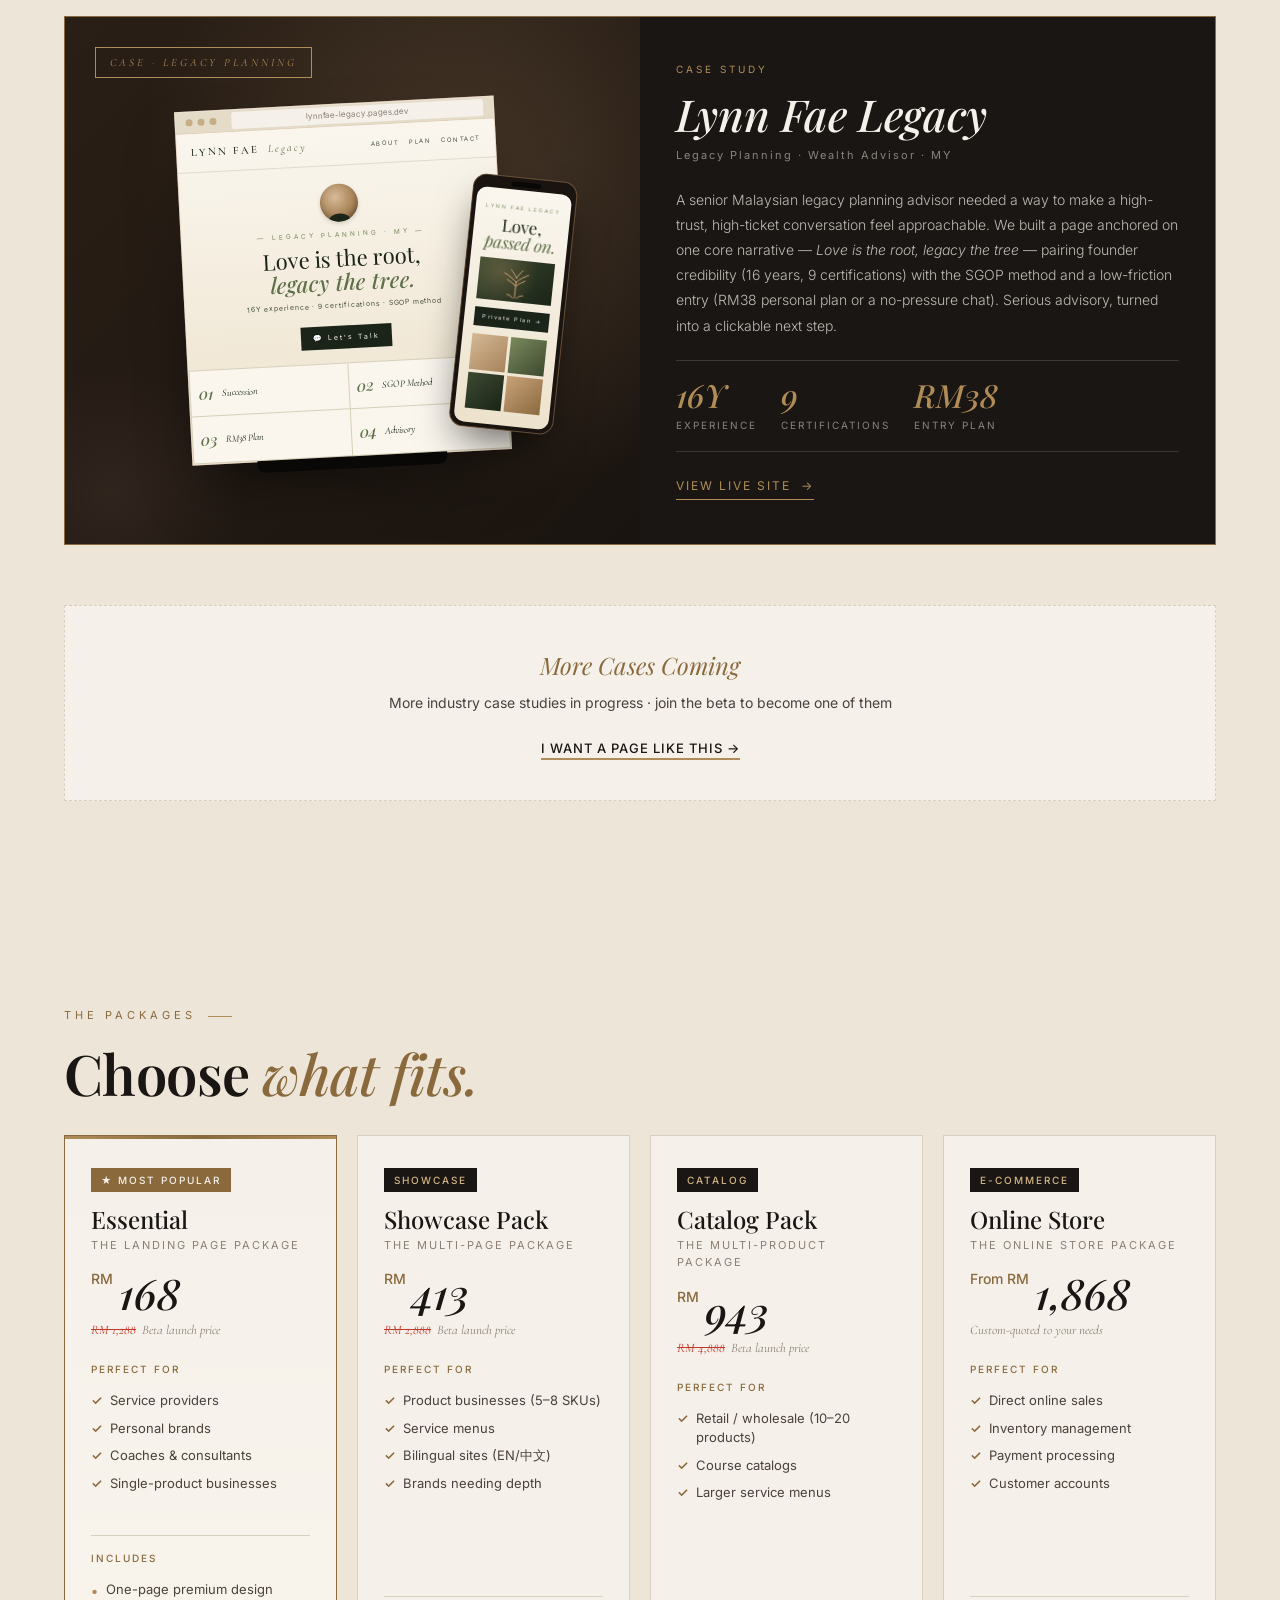
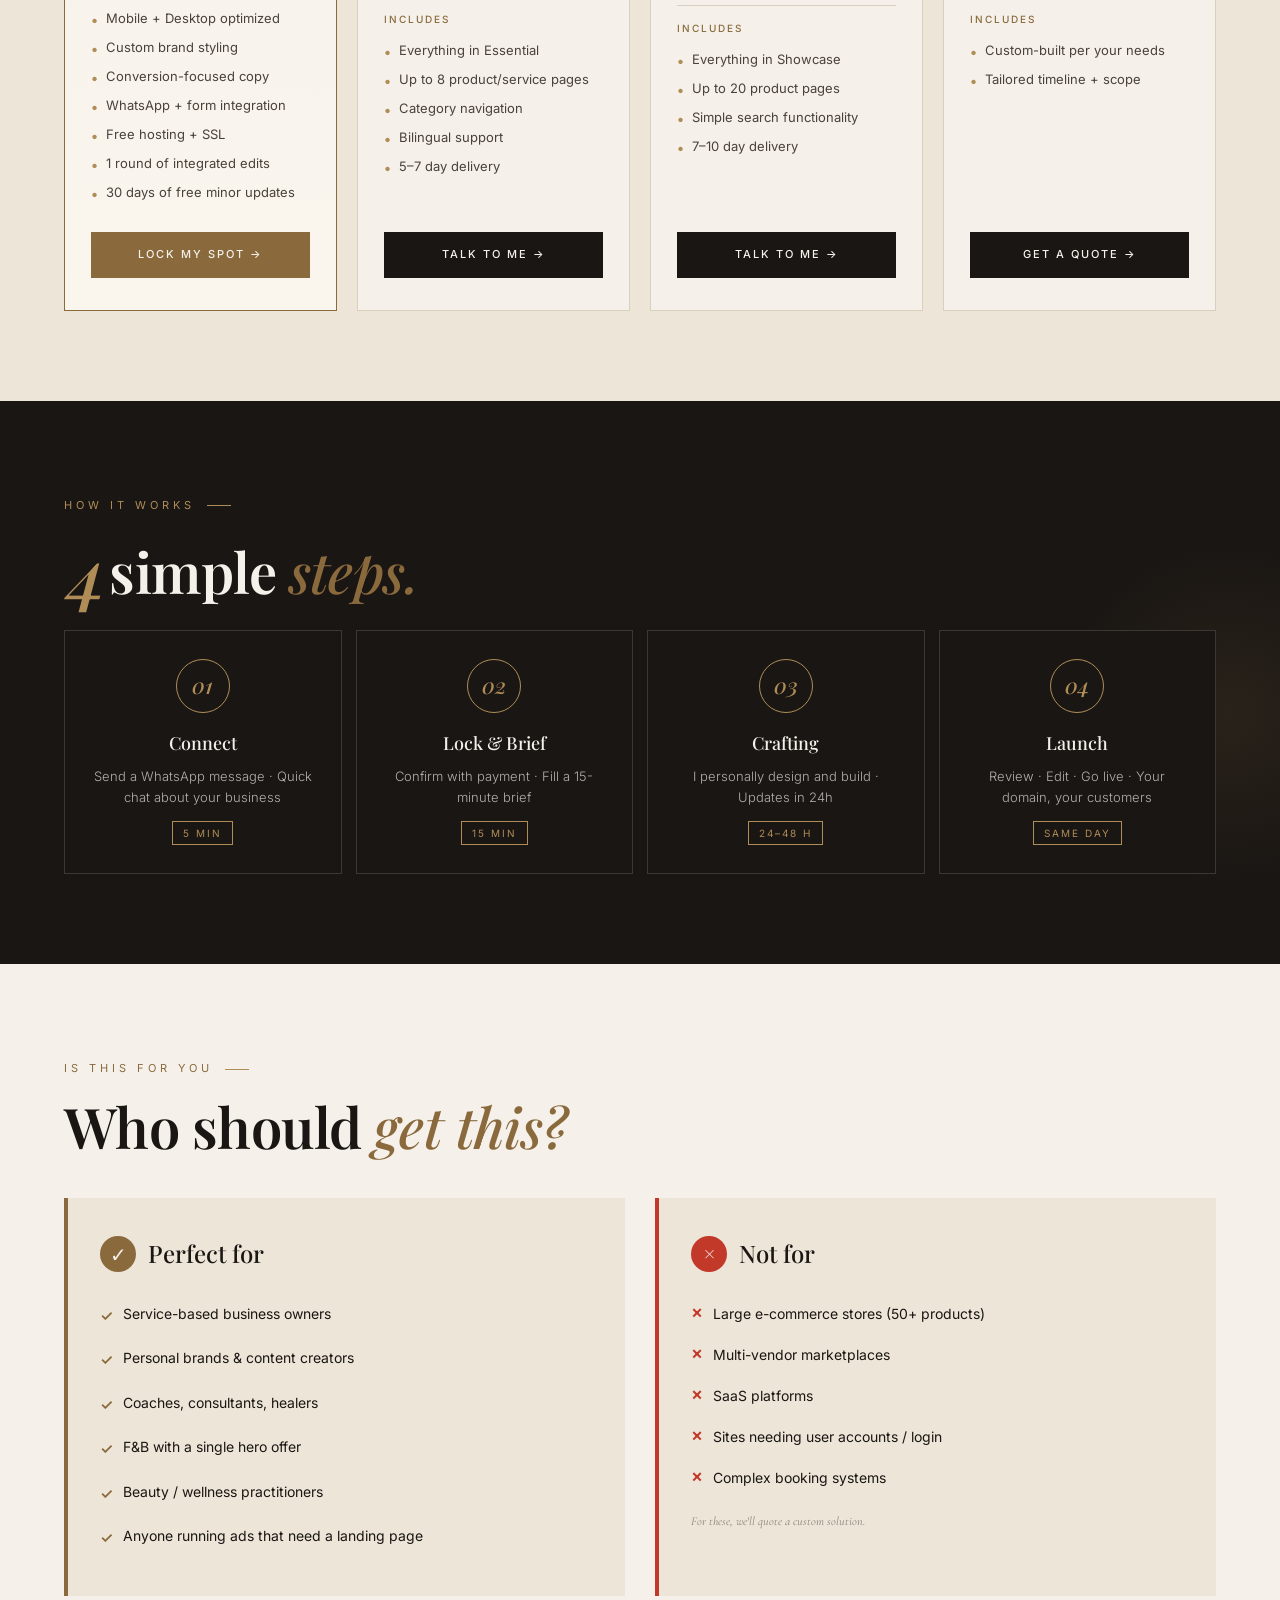
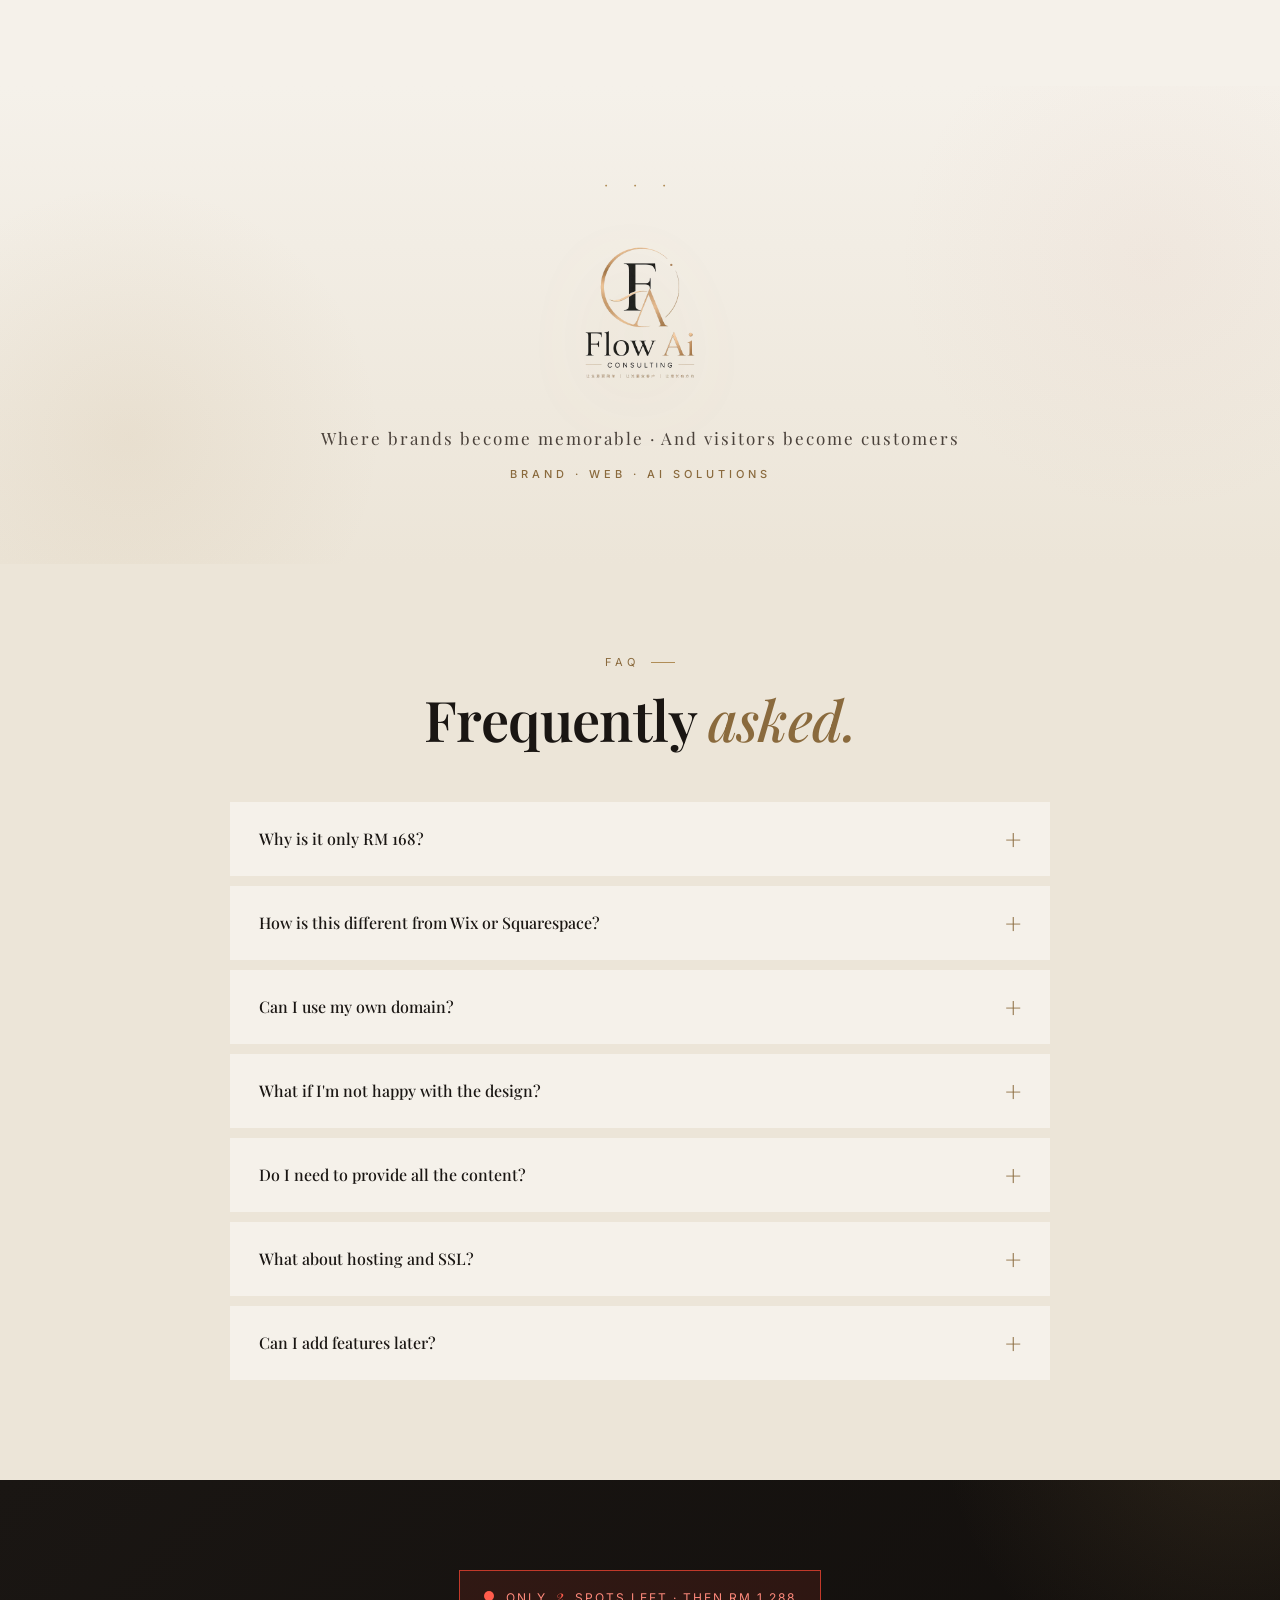
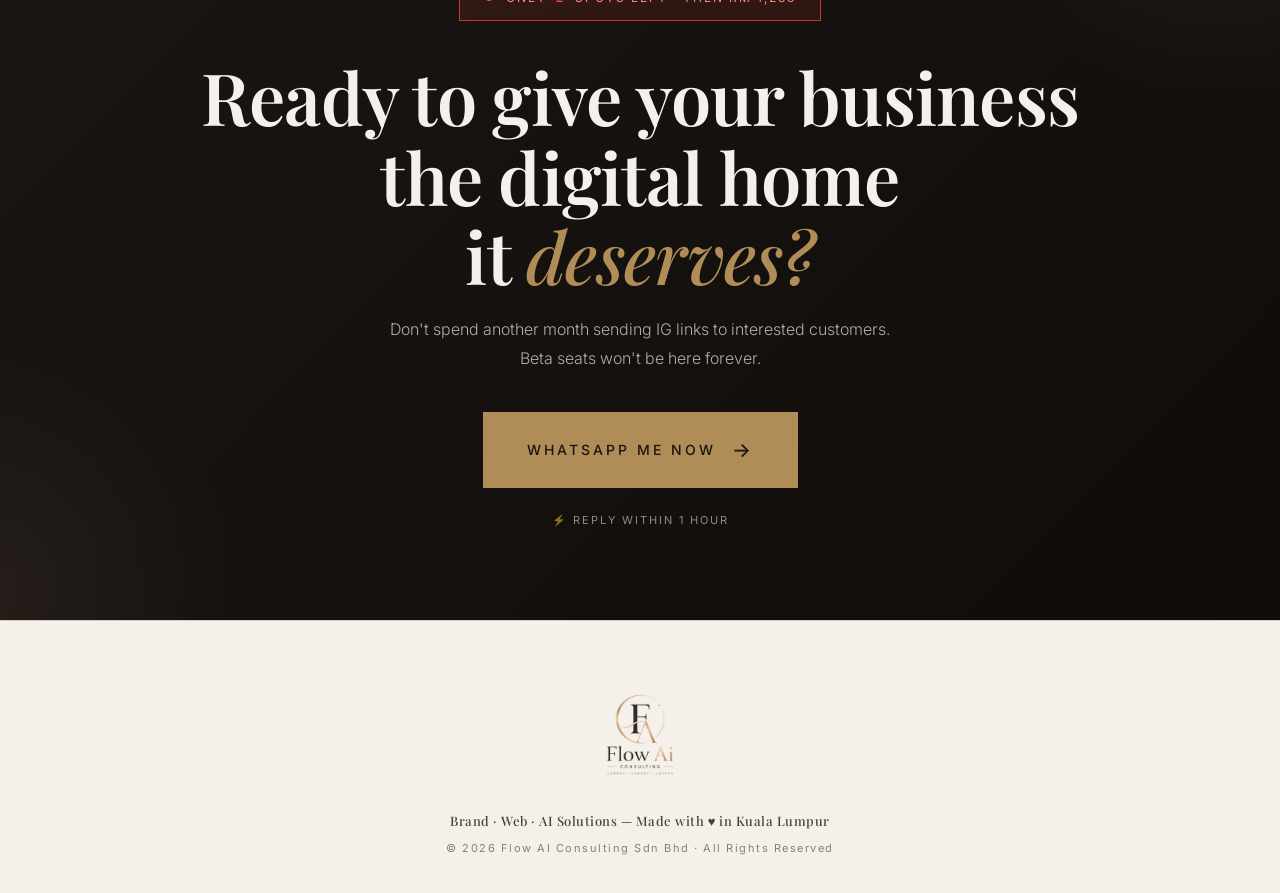
==== commit 16c45d18: "feat(zh): add 4-tier comparison + remove Add-on services (en) - zh: new Tiers section (Essential RM1" ====
--- a/en/index.html
+++ b/en/index.html
@@ -433,59 +433,6 @@
   </div>
 </section>
 
-<!-- ADD-ONS (NEW) -->
-<section class="addons">
-  <div class="container">
-    <div class="section-label fade-up">Enhance Your Landing Page</div>
-    <h2 class="section-title fade-up">Add-on <em>services.</em></h2>
-
-    <div class="addons-grid">
-      <div class="addon-item fade-up">
-        <div class="head">
-          <h4>CRM Integration</h4>
-          <span class="price">RM 388</span>
-        </div>
-        <p>Connect to HubSpot, Zoho, Pipedrive, Notion, or Airtable. Customer data flows automatically.</p>
-      </div>
-      <div class="addon-item fade-up">
-        <div class="head">
-          <h4>Systeme.io Integration</h4>
-          <span class="price">RM 488</span>
-        </div>
-        <p>Webhook + tags + funnel automation. Plug in your existing systeme.io workflows.</p>
-      </div>
-      <div class="addon-item fade-up">
-        <div class="head">
-          <h4>Analytics Pro</h4>
-          <span class="price">RM 288</span>
-        </div>
-        <p>Google Analytics 4 + Meta Pixel + event tracking. Know what's working, what's not.</p>
-      </div>
-      <div class="addon-item fade-up">
-        <div class="head">
-          <h4>Automation Suite</h4>
-          <span class="price">RM 488</span>
-        </div>
-        <p>Email sequences + WhatsApp notifications + lead scoring. Wake up to qualified leads.</p>
-      </div>
-      <div class="addon-item fade-up">
-        <div class="head">
-          <h4>Custom API</h4>
-          <span class="price">From RM 688</span>
-        </div>
-        <p>For specialized integrations — Stripe, Calendly, custom internal systems.</p>
-      </div>
-      <div class="addon-item fade-up">
-        <div class="head">
-          <h4>Monthly Care</h4>
-          <span class="price">RM 188 / month</span>
-        </div>
-        <p>Ongoing maintenance + monthly reports + unlimited minor edits.</p>
-      </div>
-    </div>
-  </div>
-</section>
-
 <!-- PROCESS -->
 <section class="process">
   <div class="container">
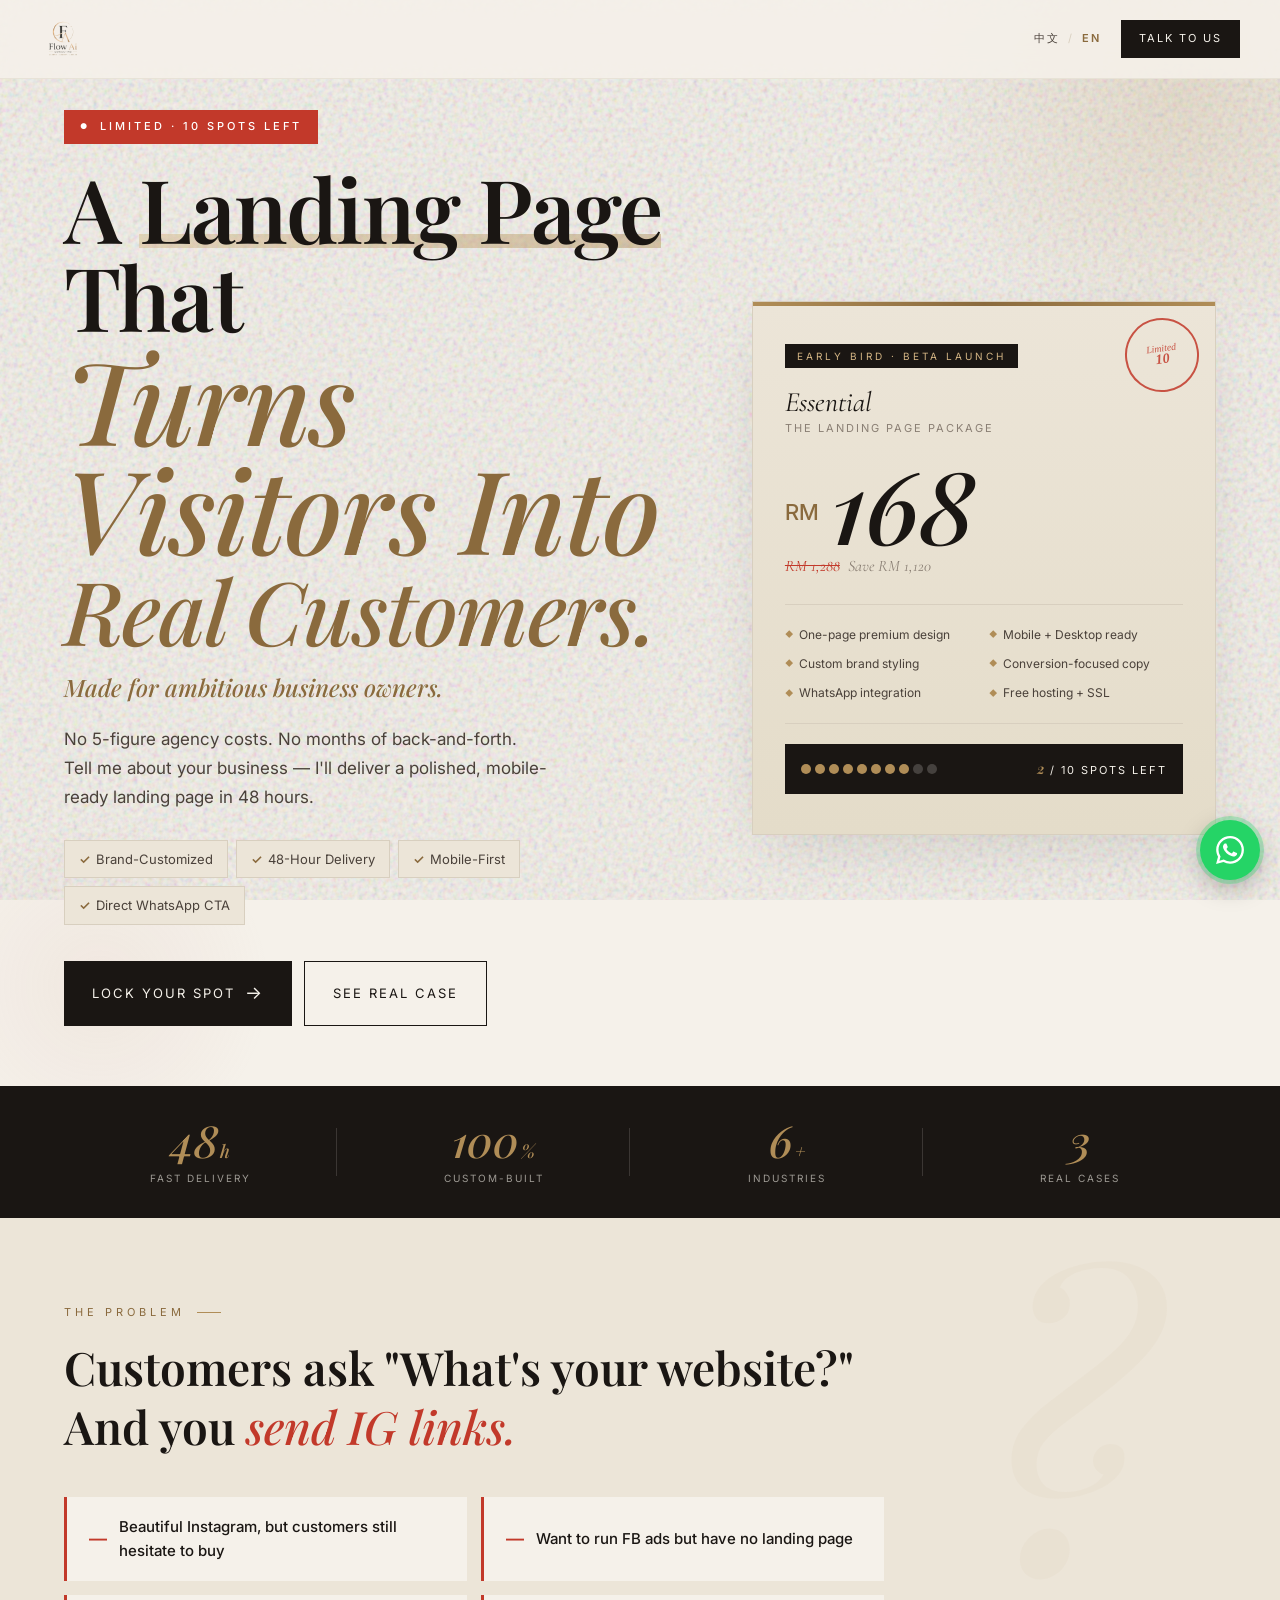
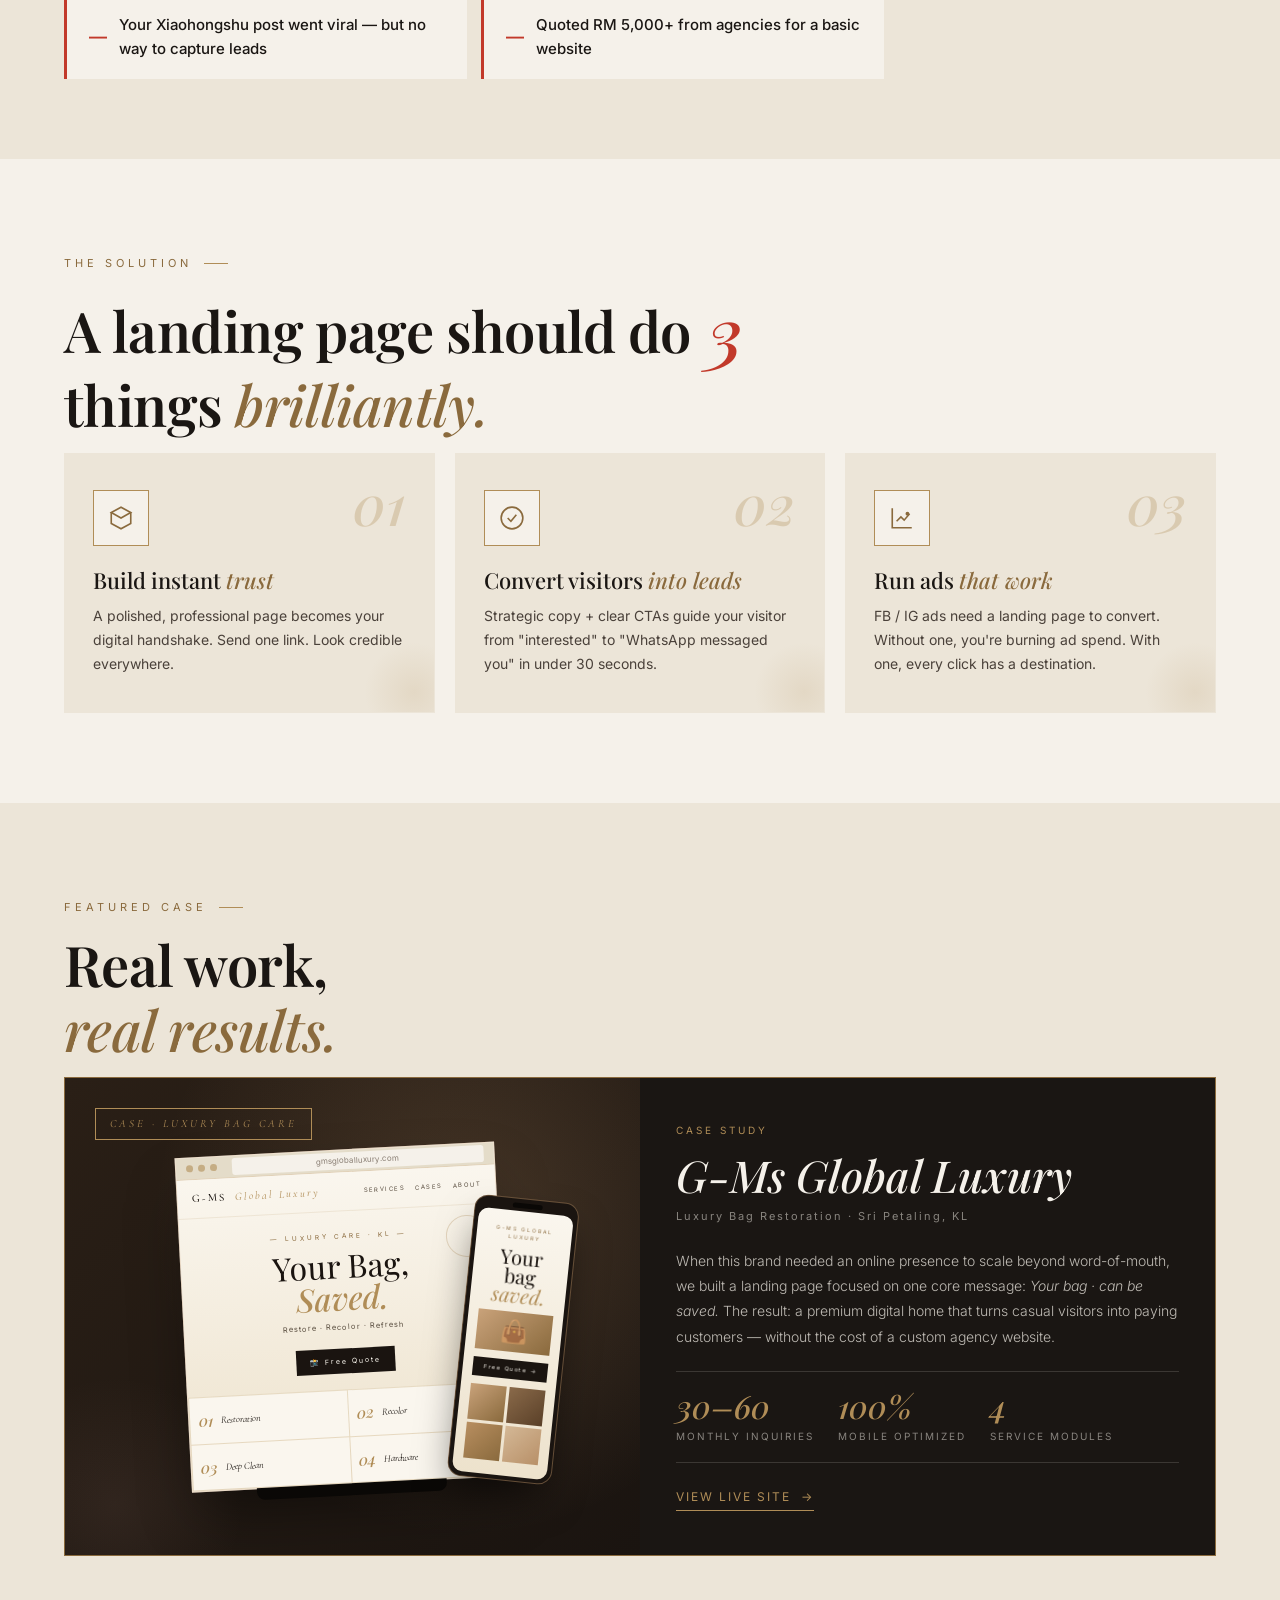
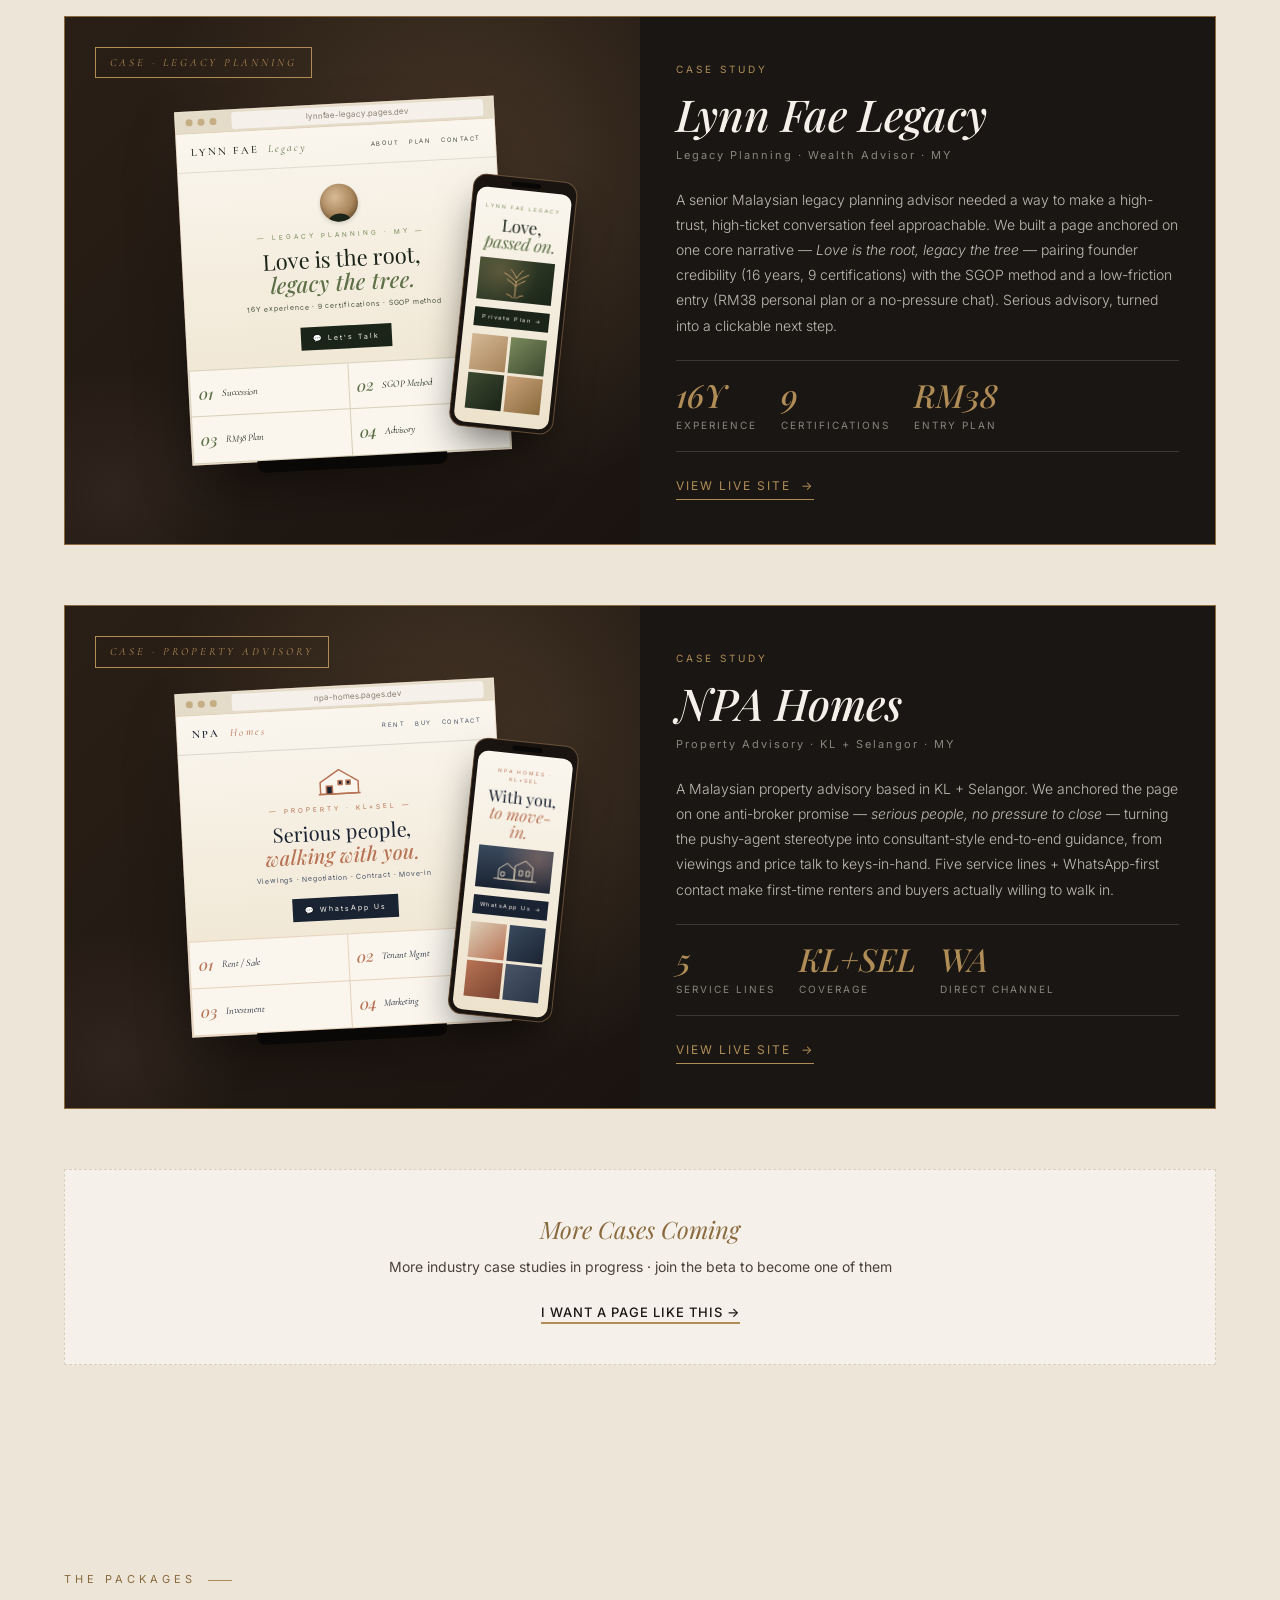
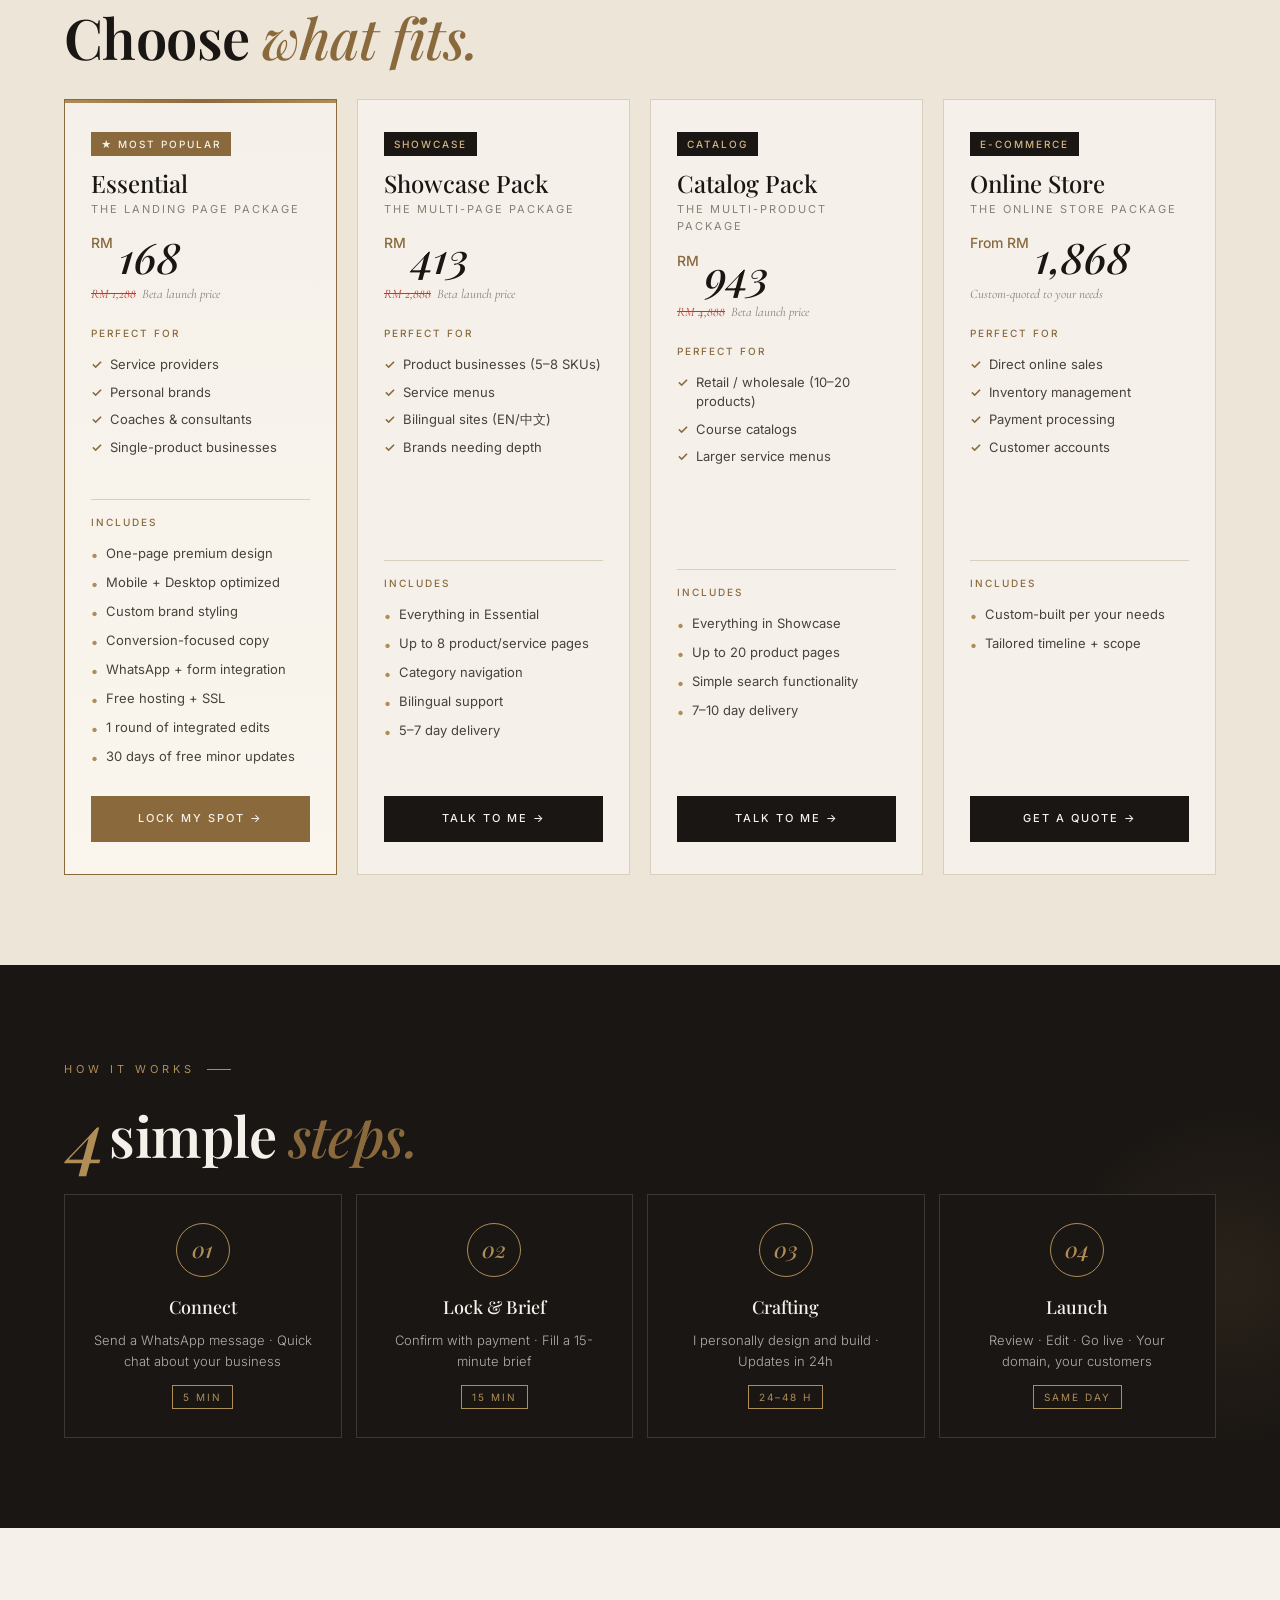
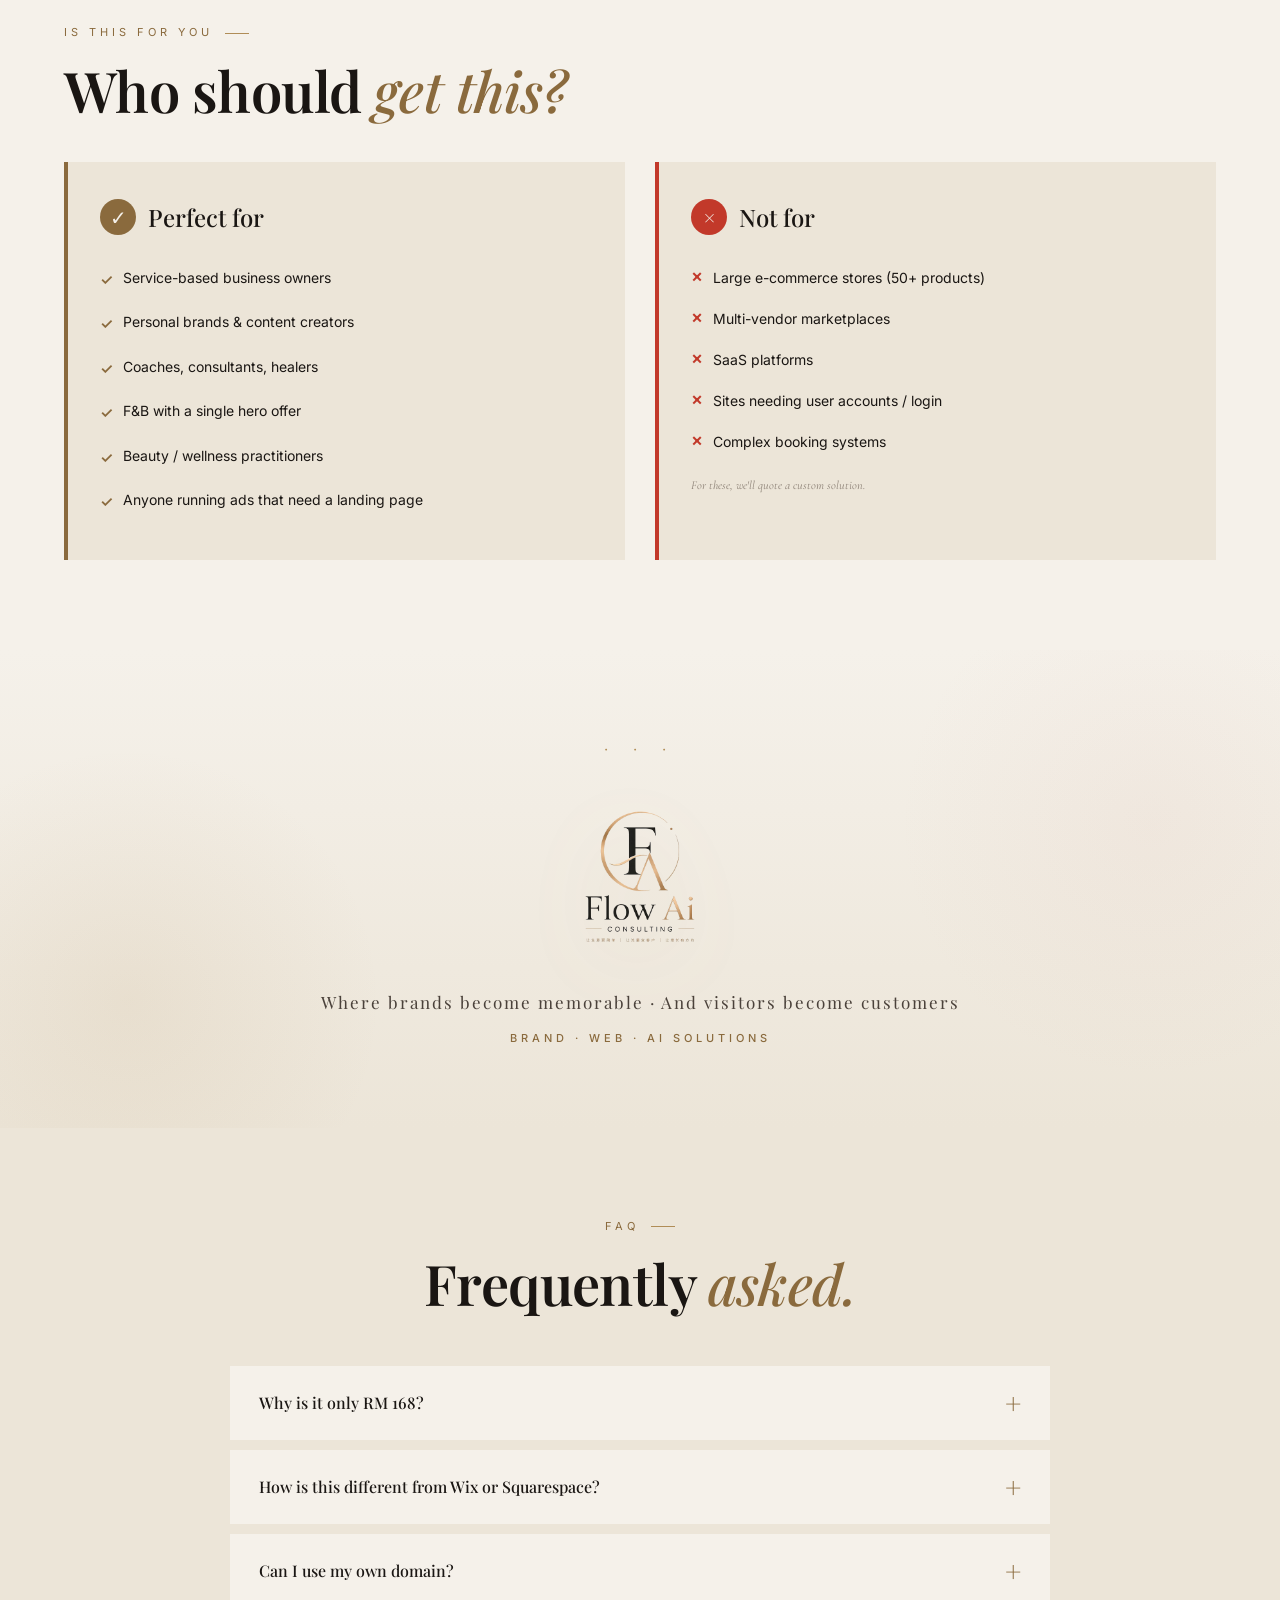
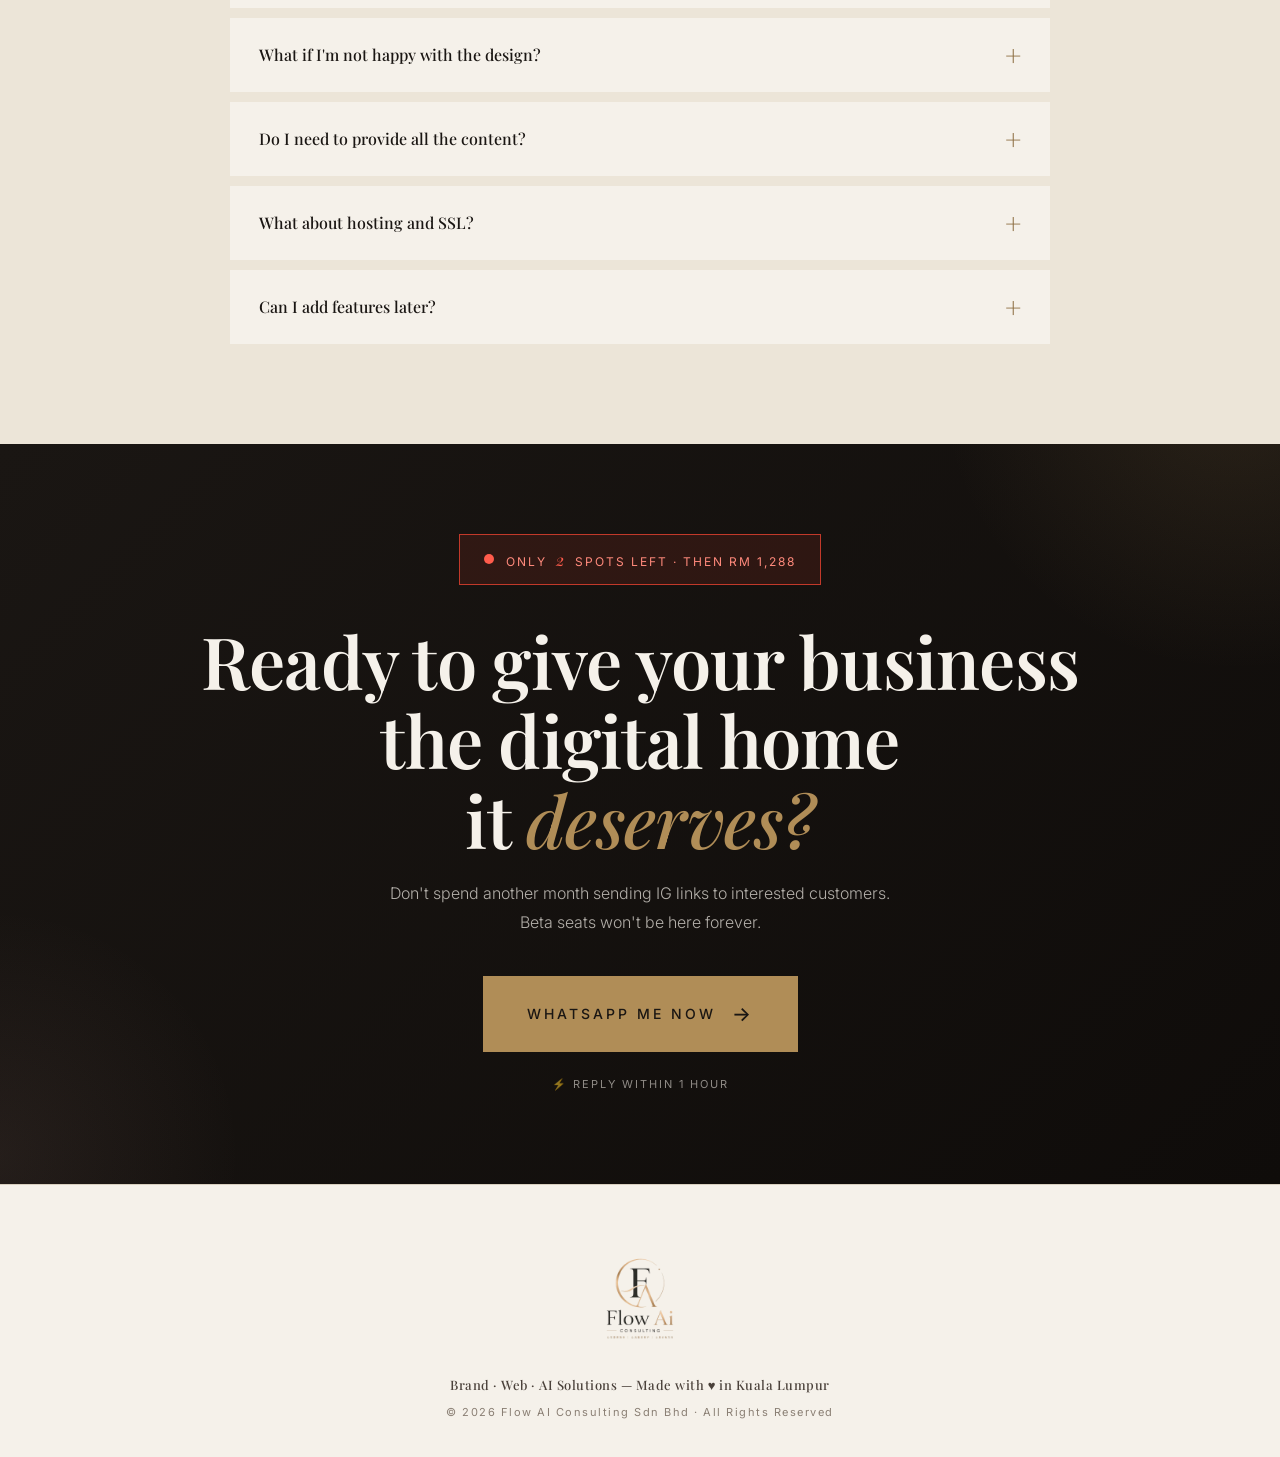
==== commit 368c5365: "feat(showcase): add NPA Homes as third case study - New featured-case in zh + en (Property Advisory " ====
--- a/en/index.html
+++ b/en/index.html
@@ -51,7 +51,68 @@
 <link href="https://fonts.googleapis.com/css2?family=Cormorant+Garamond:ital,wght@0,400;0,500;0,600;1,400;1,500&family=Noto+Serif+SC:wght@400;500;600;700;900&family=Inter:wght@300;400;500;600&family=Playfair+Display:ital,wght@0,400;0,500;0,700;1,400&display=swap" rel="stylesheet">
 
 <!-- Stylesheet -->
-<link rel="stylesheet" href="../css/styles.css?v=3">
+<link rel="stylesheet" href="../css/styles.css?v=4">
+
+<!-- Meta Pixel Code -->
+<script>
+!function(f,b,e,v,n,t,s)
+{if(f.fbq)return;n=f.fbq=function(){n.callMethod?
+n.callMethod.apply(n,arguments):n.queue.push(arguments)};
+if(!f._fbq)f._fbq=n;n.push=n;n.loaded=!0;n.version='2.0';
+n.queue=[];t=b.createElement(e);t.async=!0;
+t.src=v;s=b.getElementsByTagName(e)[0];
+s.parentNode.insertBefore(t,s)}(window, document,'script',
+'https://connect.facebook.net/en_US/fbevents.js');
+fbq('init', '1810213303272334');
+fbq('track', 'PageView');
+
+// ========== 自定义事件追踪 ==========
+document.addEventListener('DOMContentLoaded', function() {
+  // 1. 追踪 WhatsApp 点击（高意向客户）
+  const waLinks = document.querySelectorAll('a[href*="wa.me"], a[href*="whatsapp.com"], a[href*="api.whatsapp"]');
+  waLinks.forEach(function(link) {
+    link.addEventListener('click', function() {
+      fbq('track', 'Contact');
+      fbq('trackCustom', 'WhatsAppClick', {
+        source: 'flow_ai_landing',
+        button_text: link.innerText.trim().substring(0, 50)
+      });
+    });
+  });
+
+  // 2. 追踪滚动深度（50% 和 90%）
+  let scroll50 = false, scroll90 = false;
+  window.addEventListener('scroll', function() {
+    const scrollPercent = (window.scrollY / (document.body.scrollHeight - window.innerHeight)) * 100;
+    if (scrollPercent >= 50 && !scroll50) {
+      scroll50 = true;
+      fbq('trackCustom', 'Scroll50');
+    }
+    if (scrollPercent >= 90 && !scroll90) {
+      scroll90 = true;
+      fbq('trackCustom', 'Scroll90');
+      fbq('track', 'ViewContent');
+    }
+  });
+
+  // 3. 追踪停留 30 秒以上（高质量访客）
+  setTimeout(function() {
+    fbq('trackCustom', 'Engaged30s');
+  }, 30000);
+
+  // 4. 追踪表单提交（如果有）
+  const forms = document.querySelectorAll('form');
+  forms.forEach(function(form) {
+    form.addEventListener('submit', function() {
+      fbq('track', 'Lead');
+    });
+  });
+});
+</script>
+<noscript><img height="1" width="1" style="display:none"
+src="https://www.facebook.com/tr?id=1810213303272334&ev=PageView&noscript=1"
+/></noscript>
+<!-- End Meta Pixel Code -->
 
 </head>
 <body>
@@ -145,7 +206,7 @@
       <span class="l">Industries</span>
     </div>
     <div class="stat-b">
-      <span class="n">2</span>
+      <span class="n">3</span>
       <span class="l">Real Cases</span>
     </div>
   </div>
@@ -310,6 +371,60 @@
           <div class="fs-item"><strong>RM38</strong><small>Entry Plan</small></div>
         </div>
         <a href="https://lynnfae-legacy.pages.dev" target="_blank" class="featured-link">View Live Site</a>
+      </div>
+    </div>
+
+    <div class="featured-case fade-up">
+      <div class="featured-visual">
+        <span class="featured-badge">Case · Property Advisory</span>
+        <div class="devices">
+          <div class="device-desktop">
+            <div class="device-bar"><span></span><span></span><span></span><div class="url">npa-homes.pages.dev</div></div>
+            <div class="device-screen">
+              <div class="npa-d-nav">
+                <div class="npa-d-logo">NPA <em>Homes</em></div>
+                <div class="npa-d-menu"><span>Rent</span><span>Buy</span><span>Contact</span></div>
+              </div>
+              <div class="npa-d-hero">
+                <div class="npa-d-houseicon"></div>
+                <div class="npa-d-tag">— PROPERTY · KL+SEL —</div>
+                <div class="npa-d-title">Serious people,<br><em>walking with you.</em></div>
+                <div class="npa-d-sub">Viewings · Negotiation · Contract · Move-in</div>
+                <div class="npa-d-btn">💬 WhatsApp Us</div>
+              </div>
+              <div class="npa-d-services">
+                <div class="npa-d-s"><span>01</span>Rent / Sale</div>
+                <div class="npa-d-s"><span>02</span>Tenant Mgmt</div>
+                <div class="npa-d-s"><span>03</span>Investment</div>
+                <div class="npa-d-s"><span>04</span>Marketing</div>
+              </div>
+            </div>
+          </div>
+          <div class="device-mobile">
+            <div class="mobile-notch"></div>
+            <div class="mobile-screen">
+              <div class="npa-m-tag">NPA HOMES · KL+SEL</div>
+              <div class="npa-m-title">With you,<br><em>to move-in.</em></div>
+              <div class="npa-m-img"></div>
+              <div class="npa-m-btn">WhatsApp Us →</div>
+              <div class="npa-m-grid">
+                <div></div><div></div><div></div><div></div>
+              </div>
+            </div>
+          </div>
+        </div>
+      </div>
+      <div class="featured-content">
+        <div class="label">Case Study</div>
+        <h3>NPA Homes</h3>
+        <div class="industry">Property Advisory · KL + Selangor · MY</div>
+        <p>A Malaysian property advisory based in KL + Selangor. We anchored the page on one anti-broker promise — <em>serious people, no pressure to close</em> — turning the pushy-agent stereotype into consultant-style end-to-end guidance, from viewings and price talk to keys-in-hand. Five service lines + WhatsApp-first contact make first-time renters and buyers actually willing to walk in.</p>
+        <div class="featured-stats">
+          <div class="fs-item"><strong>5</strong><small>Service Lines</small></div>
+          <div class="fs-item"><strong>KL+SEL</strong><small>Coverage</small></div>
+          <div class="fs-item"><strong>WA</strong><small>Direct Channel</small></div>
+        </div>
+        <a href="https://npa-homes.pages.dev" target="_blank" class="featured-link">View Live Site</a>
       </div>
     </div>
 
--- a/css/styles.css
+++ b/css/styles.css
@@ -354,6 +354,43 @@
 .lf-m-grid>div:nth-child(2){background:linear-gradient(135deg,#7a8a5c,#3d4a30);color:#f5f1e8}
 .lf-m-grid>div:nth-child(3){background:linear-gradient(135deg,#3d4a30,#1a2418);color:#d4a574}
 .lf-m-grid>div:nth-child(4){background:linear-gradient(135deg,#c9a27a,#8a6a3d);color:#1a2418}
+
+/* NPA Homes mockup — same frame, navy + warm terracotta (property advisory tone) */
+.npa-d-nav{display:flex;justify-content:space-between;align-items:center;padding:10px 14px;border-bottom:1px solid rgba(26,35,50,.14)}
+.npa-d-logo{font-family:'Cormorant Garamond',serif;font-size:11px;font-weight:600;letter-spacing:2.5px;color:#1a2332}
+.npa-d-logo em{font-style:italic;color:#b87355;font-weight:400;margin-left:4px}
+.npa-d-menu{display:flex;gap:10px;font-family:'Inter',sans-serif;font-size:6px;letter-spacing:1.5px;color:#4a5568;text-transform:uppercase}
+.npa-d-hero{padding:18px 14px 14px;text-align:center;position:relative}
+.npa-d-houseicon{
+  width:46px;height:32px;margin:0 auto 6px;
+  background-image:url("data:image/svg+xml;utf8,<svg xmlns='http://www.w3.org/2000/svg' viewBox='0 0 46 32'><g fill='none' stroke='%23b87355' stroke-width='1.5' stroke-linejoin='round'><path d='M4 28 L4 16 L23 4 L42 16 L42 28 Z' fill='%23faf6ee'/><line x1='2' y1='28' x2='44' y2='28'/><rect x='10' y='20' width='6' height='8' fill='%231a2332'/><rect x='22' y='15' width='4' height='4' fill='%231a2332'/><rect x='30' y='15' width='4' height='4' fill='%231a2332'/></g></svg>");
+  background-size:contain;background-position:center;background-repeat:no-repeat;
+}
+.npa-d-tag{font-family:'Inter',sans-serif;font-size:6.5px;letter-spacing:3px;color:#b87355;margin-bottom:6px}
+.npa-d-title{font-family:'Playfair Display',serif;font-size:20px;line-height:1.15;font-weight:400;margin-bottom:6px;color:#1a2332}
+.npa-d-title em{font-style:italic;color:#b87355;font-weight:500}
+.npa-d-sub{font-size:7px;color:#4a5568;margin-bottom:10px;letter-spacing:.8px}
+.npa-d-btn{display:inline-block;padding:6px 12px;background:#1a2332;color:#faf6ee;font-size:7px;letter-spacing:2px;font-family:'Inter',sans-serif}
+.npa-d-services{display:grid;grid-template-columns:repeat(2,1fr);gap:1px;background:rgba(184,115,85,.18);padding:1px}
+.npa-d-s{background:#faf6ee;padding:10px 8px;font-family:'Cormorant Garamond',serif;font-size:10px;color:#1a2332;display:flex;align-items:center;gap:8px;font-style:italic}
+.npa-d-s span{font-family:'Playfair Display',serif;font-style:italic;font-size:16px;color:#b87355;font-weight:500}
+
+.npa-m-tag{font-family:'Inter',sans-serif;font-size:5px;letter-spacing:2px;color:#b87355;text-align:center;margin-bottom:6px}
+.npa-m-title{font-family:'Playfair Display',serif;font-size:16px;line-height:1.05;text-align:center;font-weight:400;margin-bottom:8px;color:#1a2332}
+.npa-m-title em{font-style:italic;color:#b87355}
+.npa-m-img{height:42px;background:linear-gradient(180deg,#3a4a5e 0%,#1a2332 100%);margin-bottom:8px;position:relative;overflow:hidden}
+.npa-m-img::before{content:'';position:absolute;inset:0;background:radial-gradient(circle at 80% 20%,rgba(196,133,107,.4),transparent 55%)}
+.npa-m-img::after{
+  content:'';position:absolute;inset:0;
+  background-image:url("data:image/svg+xml;utf8,<svg xmlns='http://www.w3.org/2000/svg' viewBox='0 0 60 42'><g fill='none' stroke='%23dccfb8' stroke-width='1' stroke-linecap='round' stroke-linejoin='round'><path d='M14 32 L14 22 L22 16 L30 22 L30 32 Z'/><path d='M30 32 L30 18 L40 12 L48 18 L48 32 Z'/><line x1='10' y1='32' x2='52' y2='32'/><rect x='17' y='25' width='3' height='4'/><rect x='35' y='22' width='3' height='5'/><rect x='42' y='22' width='3' height='5'/></g></svg>");
+  background-size:contain;background-position:center;background-repeat:no-repeat;opacity:.95;
+}
+.npa-m-btn{background:#1a2332;color:#faf6ee;text-align:center;padding:5px;font-size:5.5px;letter-spacing:1.5px;margin-bottom:8px}
+.npa-m-grid{display:grid;grid-template-columns:1fr 1fr;gap:3px}
+.npa-m-grid>div{aspect-ratio:1;background:linear-gradient(135deg,#dccfb8,#b87355);display:flex;align-items:center;justify-content:center;font-family:'Playfair Display',serif;font-style:italic;font-size:11px;color:#1a2332}
+.npa-m-grid>div:nth-child(2){background:linear-gradient(135deg,#3a4a5e,#1a2332);color:#dccfb8}
+.npa-m-grid>div:nth-child(3){background:linear-gradient(135deg,#b87355,#7a4530);color:#faf6ee}
+.npa-m-grid>div:nth-child(4){background:linear-gradient(135deg,#4a5568,#2a3548);color:#dccfb8}
 
 @media(max-width:500px){.device-desktop{width:240px}.device-mobile{width:80px;right:10px}}
 
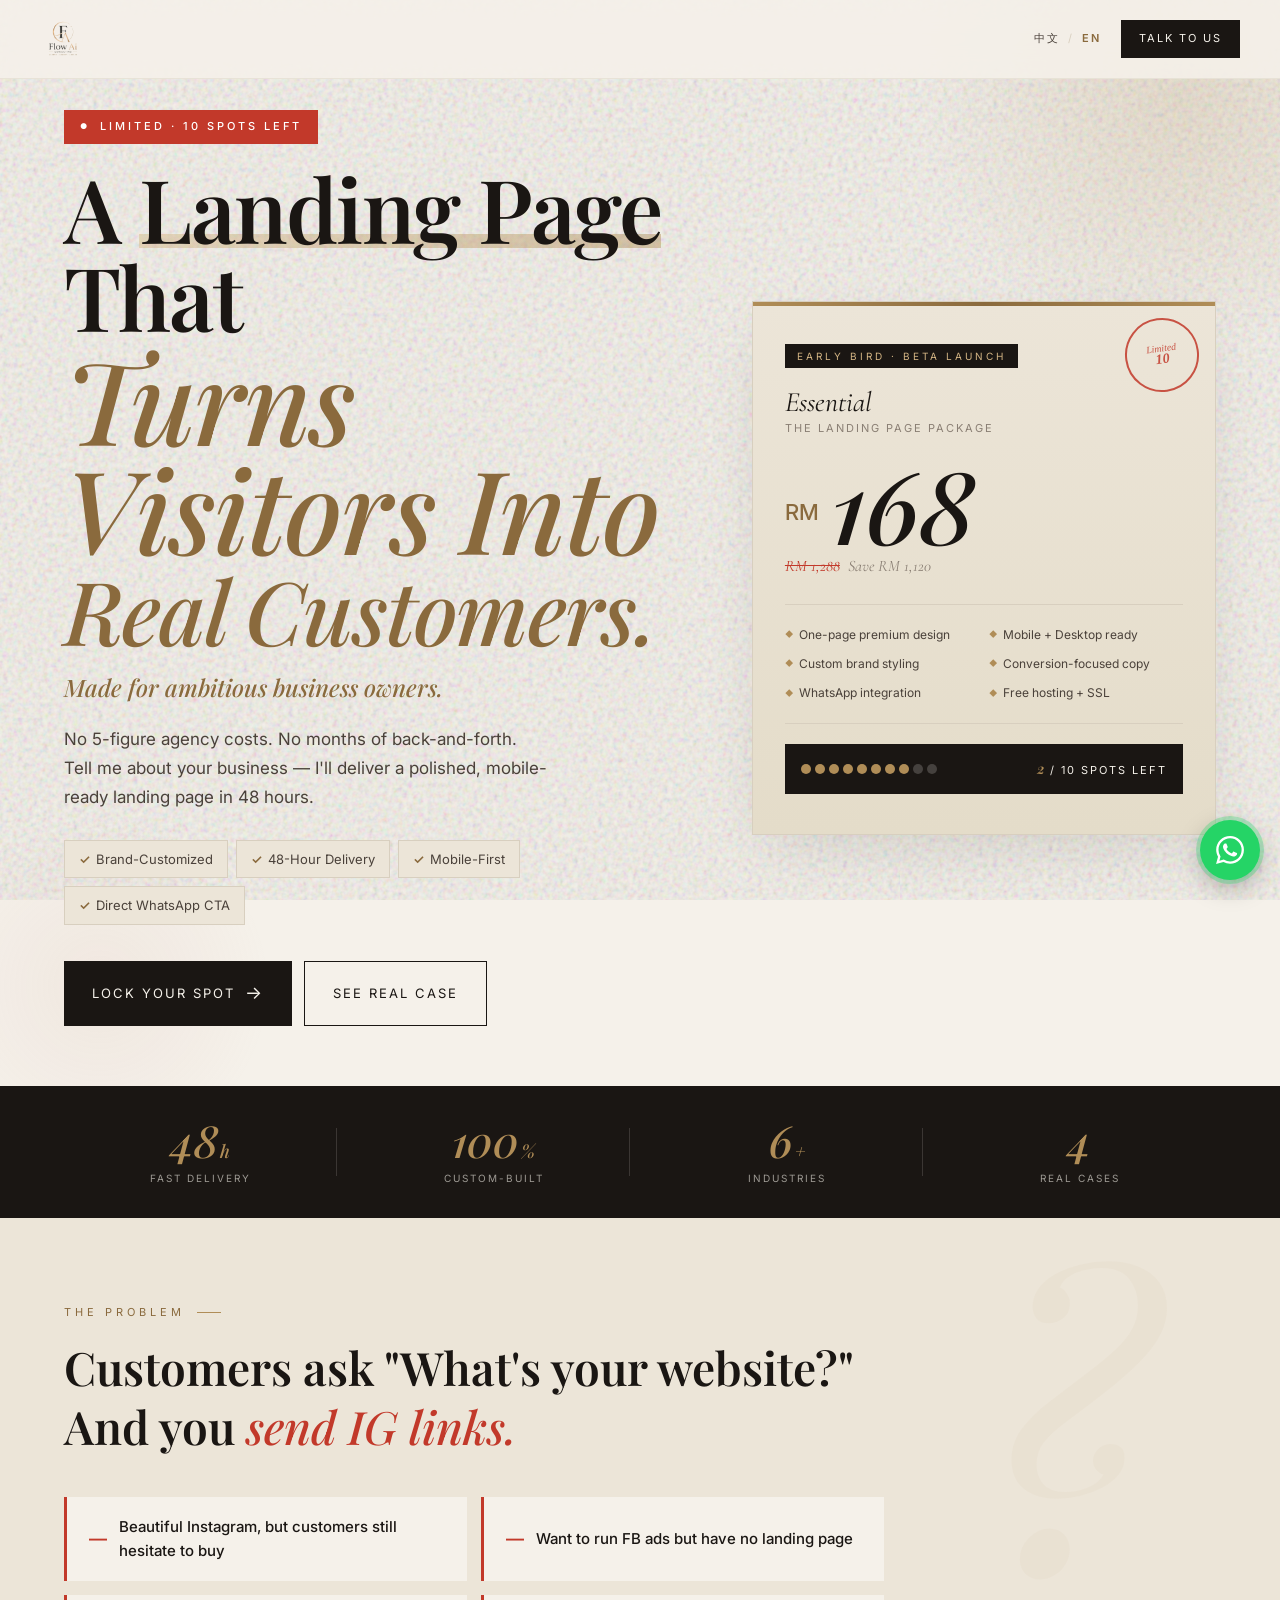
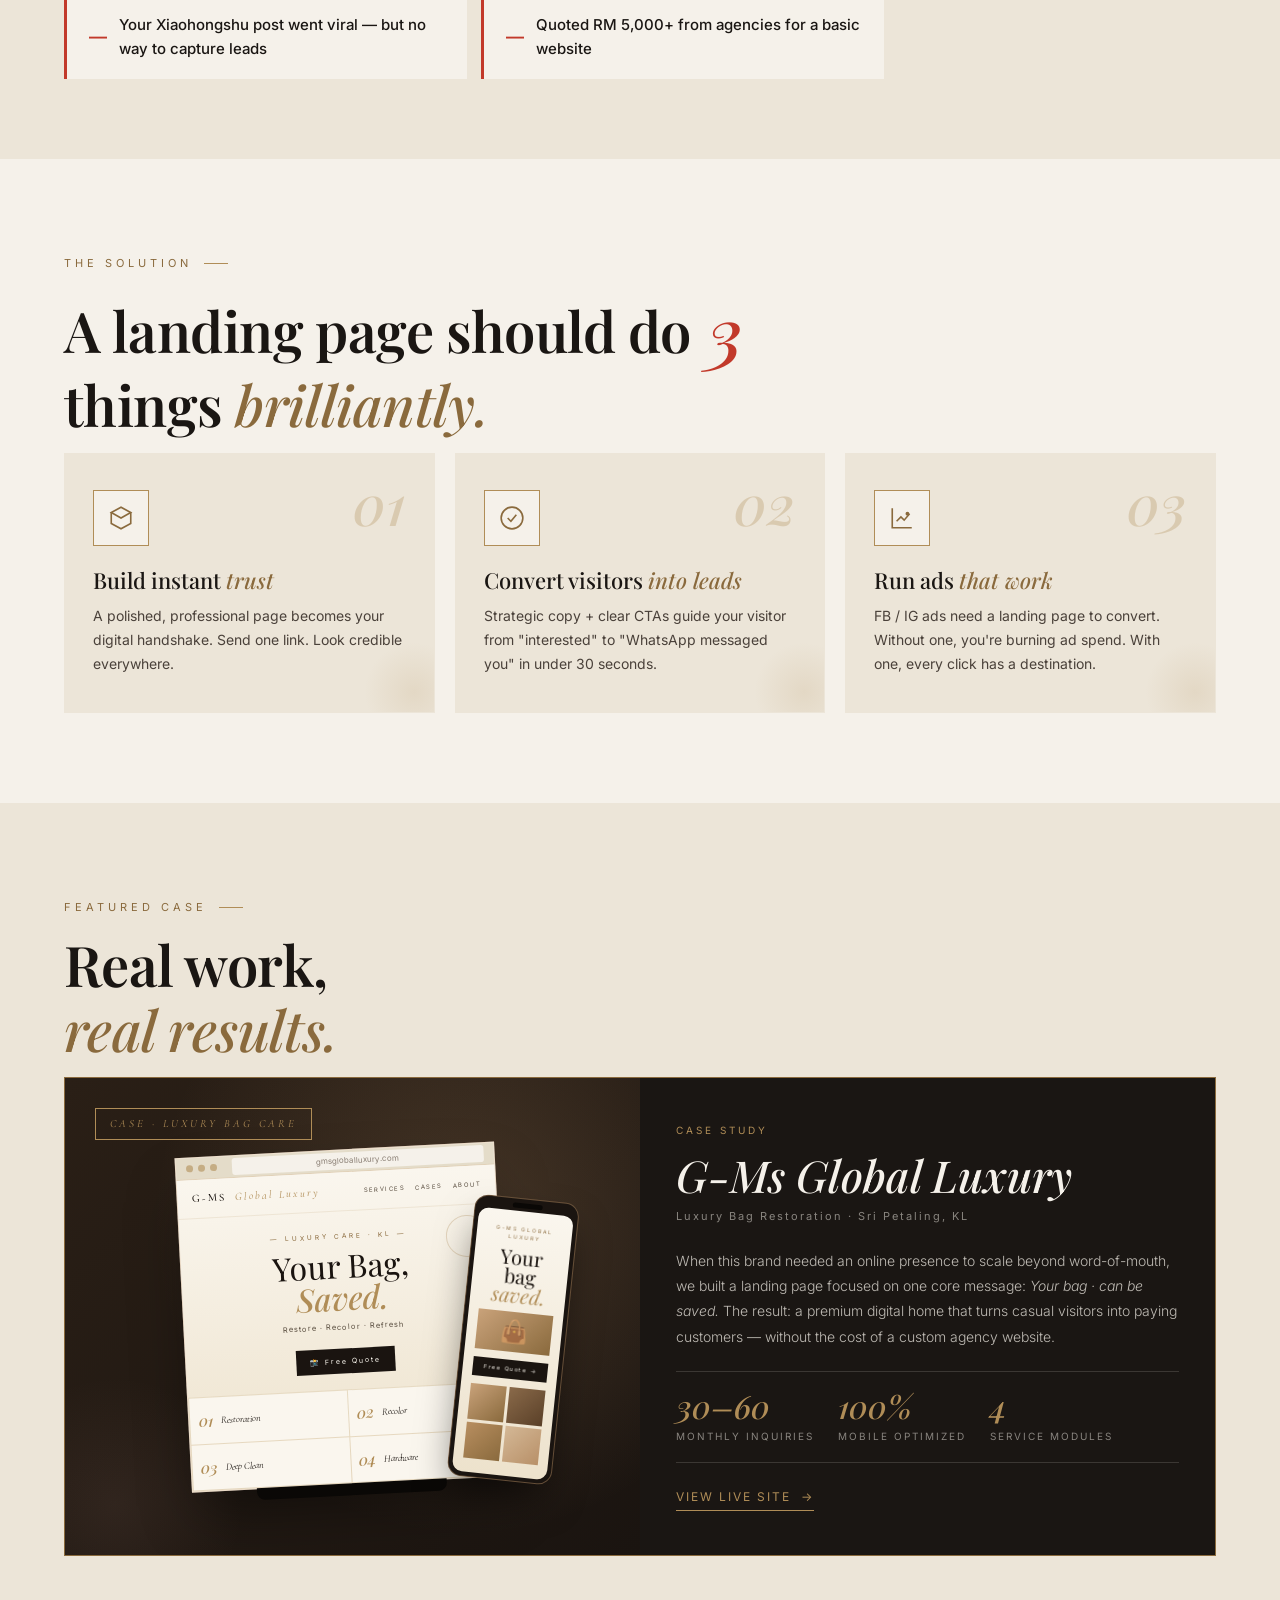
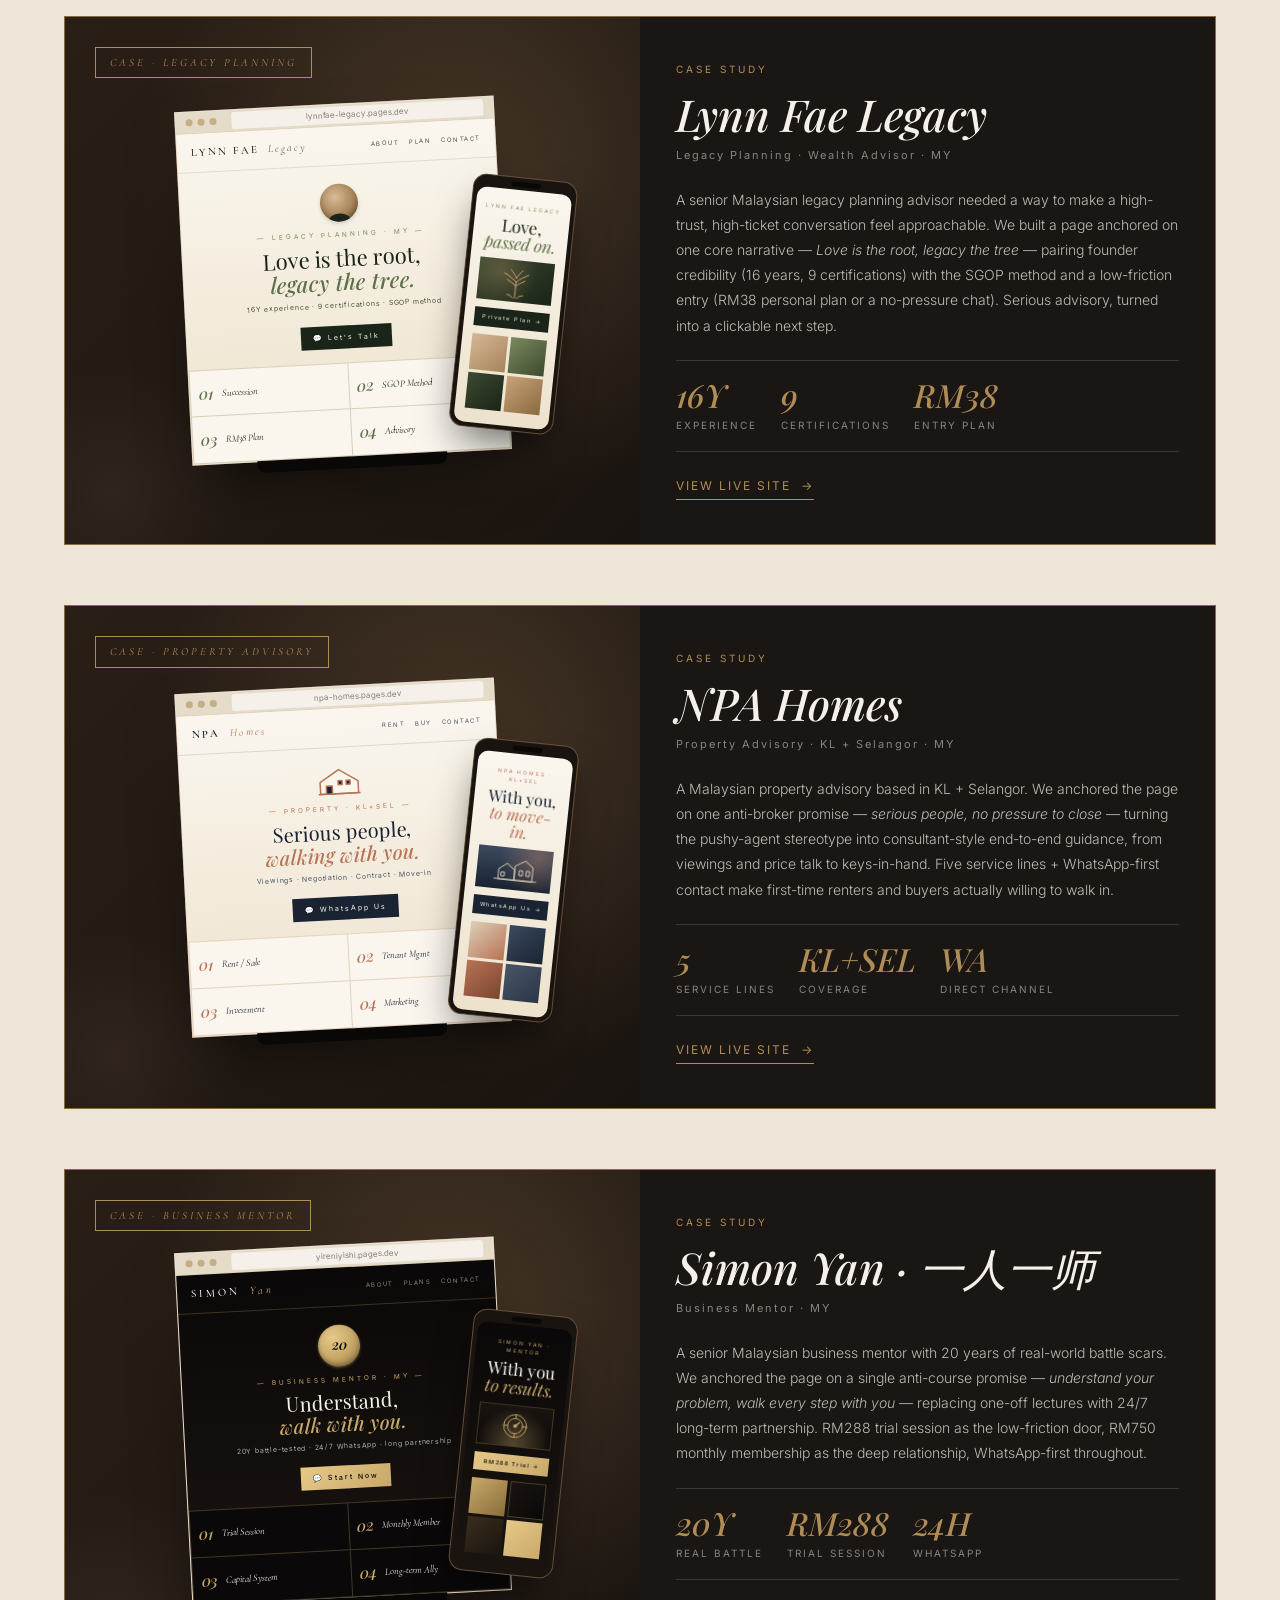
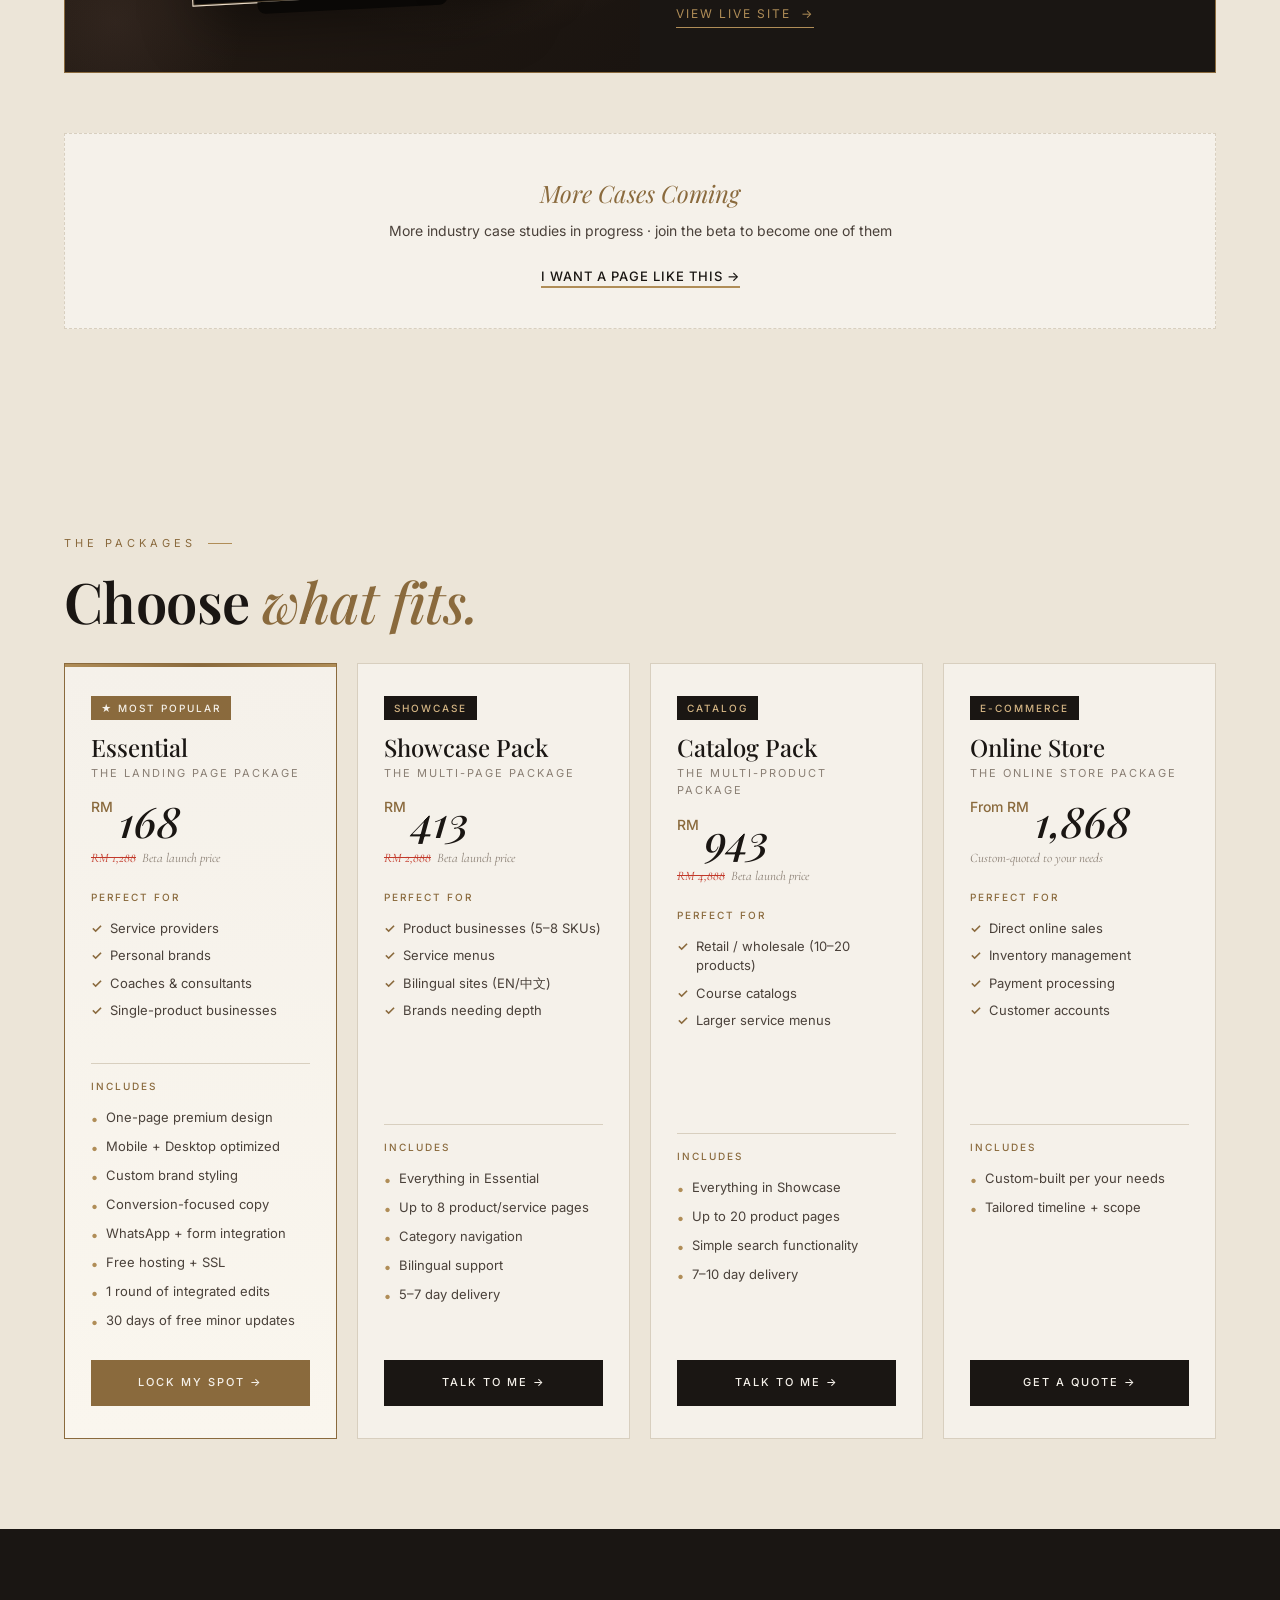
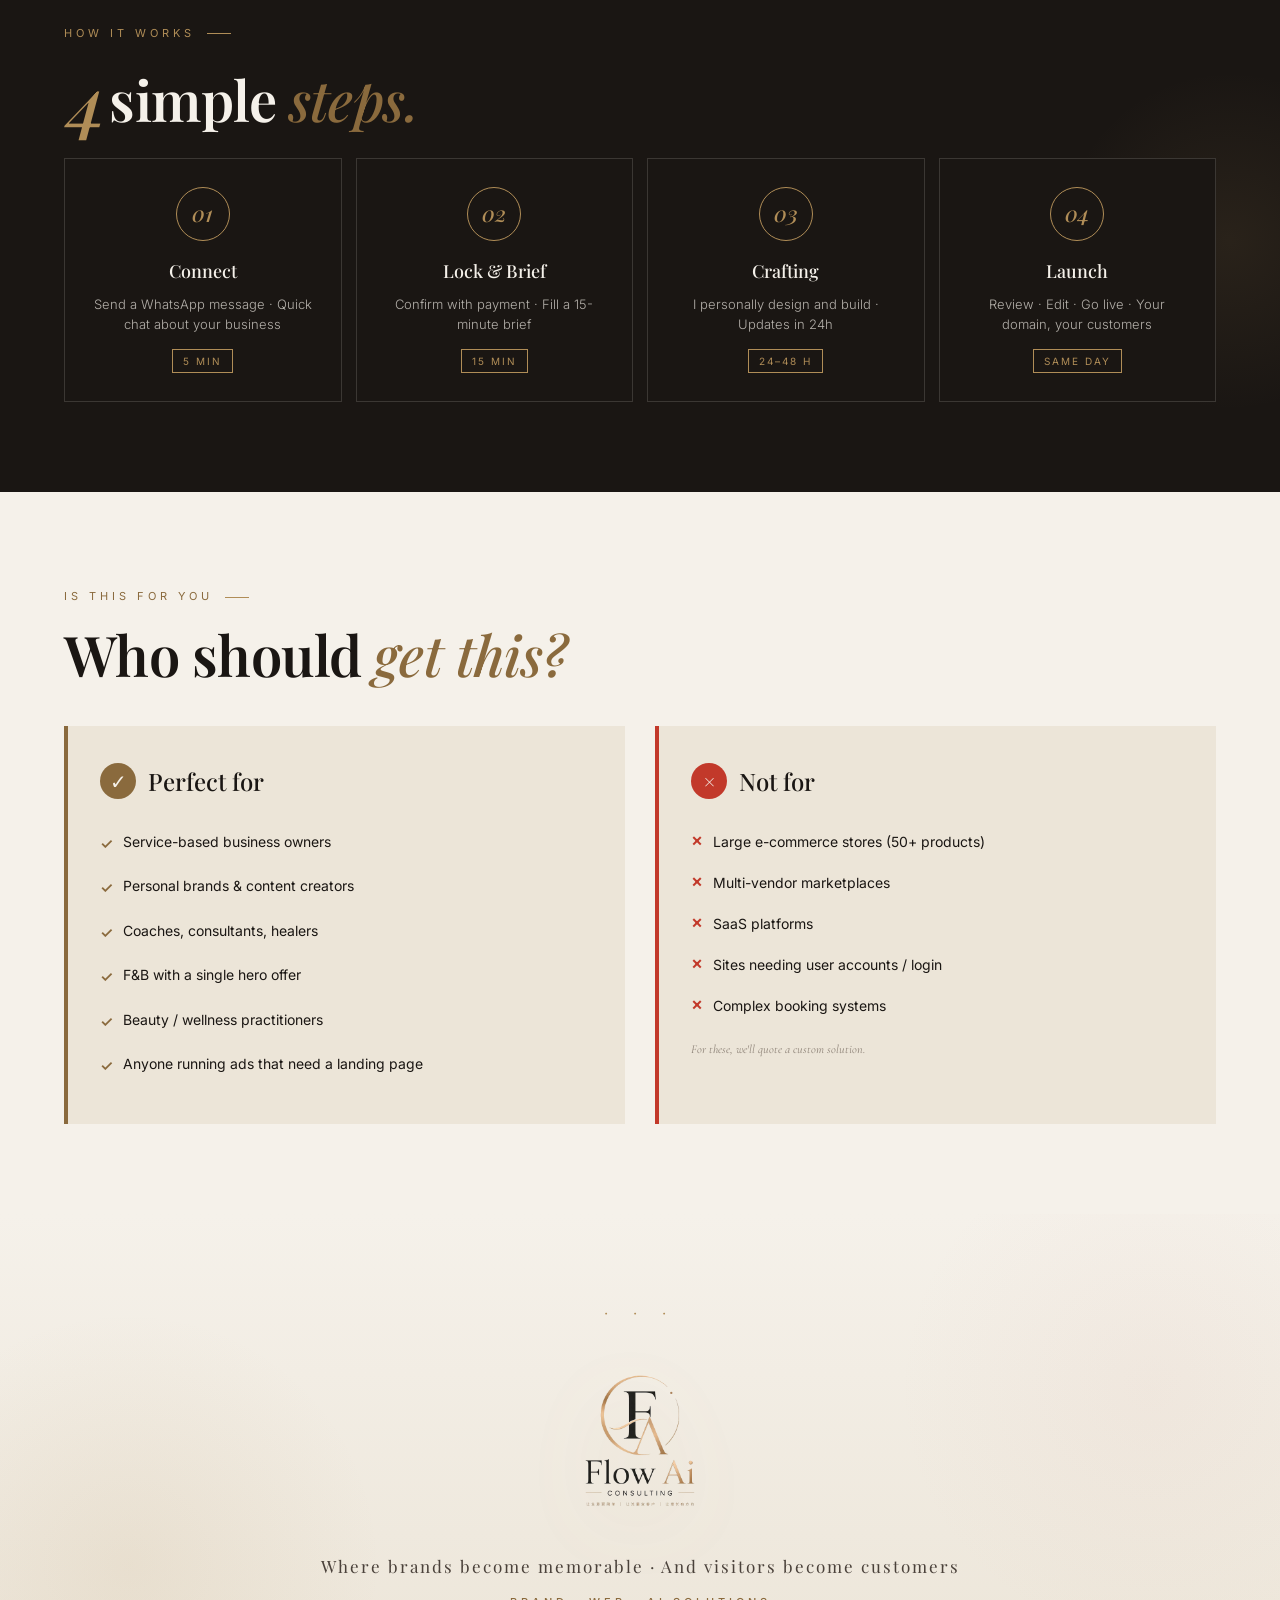
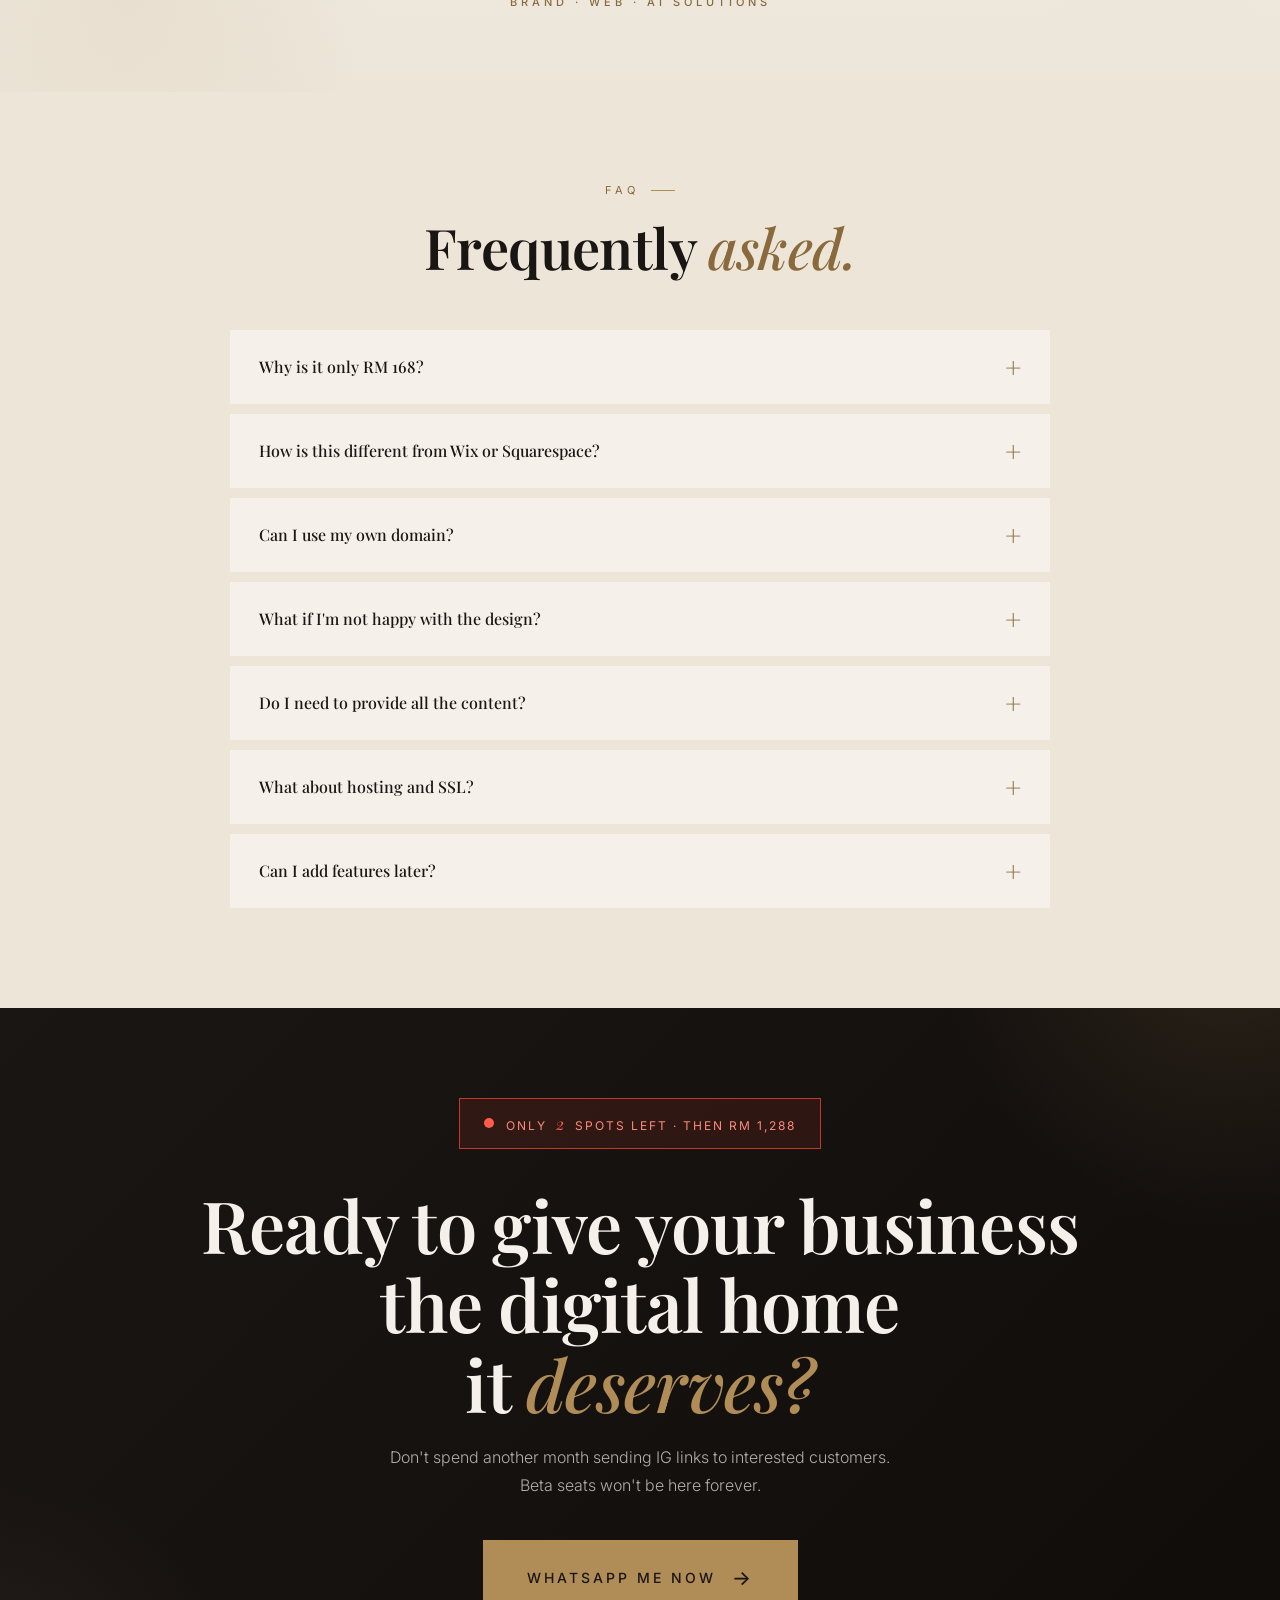
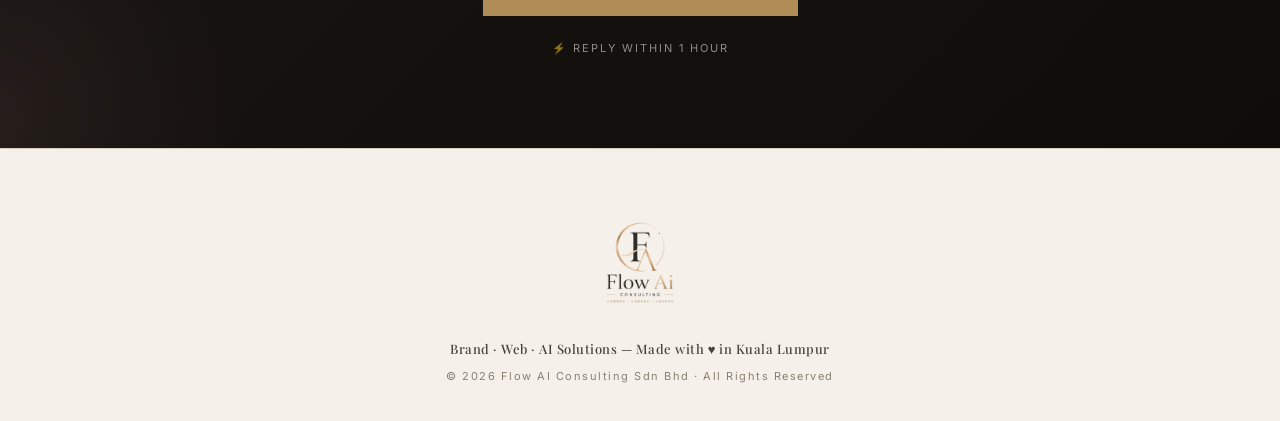
==== commit eec0cb9b: "feat(showcase): add Simon Yan / 一人一师 as fourth case study - New featured-case in zh + en (Business M" ====
--- a/en/index.html
+++ b/en/index.html
@@ -51,7 +51,7 @@
 <link href="https://fonts.googleapis.com/css2?family=Cormorant+Garamond:ital,wght@0,400;0,500;0,600;1,400;1,500&family=Noto+Serif+SC:wght@400;500;600;700;900&family=Inter:wght@300;400;500;600&family=Playfair+Display:ital,wght@0,400;0,500;0,700;1,400&display=swap" rel="stylesheet">
 
 <!-- Stylesheet -->
-<link rel="stylesheet" href="../css/styles.css?v=4">
+<link rel="stylesheet" href="../css/styles.css?v=5">
 
 <!-- Meta Pixel Code -->
 <script>
@@ -206,7 +206,7 @@
       <span class="l">Industries</span>
     </div>
     <div class="stat-b">
-      <span class="n">3</span>
+      <span class="n">4</span>
       <span class="l">Real Cases</span>
     </div>
   </div>
@@ -425,6 +425,60 @@
           <div class="fs-item"><strong>WA</strong><small>Direct Channel</small></div>
         </div>
         <a href="https://npa-homes.pages.dev" target="_blank" class="featured-link">View Live Site</a>
+      </div>
+    </div>
+
+    <div class="featured-case fade-up">
+      <div class="featured-visual">
+        <span class="featured-badge">Case · Business Mentor</span>
+        <div class="devices">
+          <div class="device-desktop sy-frame">
+            <div class="device-bar"><span></span><span></span><span></span><div class="url">yireniyishi.pages.dev</div></div>
+            <div class="device-screen">
+              <div class="sy-d-nav">
+                <div class="sy-d-logo">SIMON <em>Yan</em></div>
+                <div class="sy-d-menu"><span>About</span><span>Plans</span><span>Contact</span></div>
+              </div>
+              <div class="sy-d-hero">
+                <div class="sy-d-seal">20</div>
+                <div class="sy-d-tag">— BUSINESS MENTOR · MY —</div>
+                <div class="sy-d-title">Understand,<br><em>walk with you.</em></div>
+                <div class="sy-d-sub">20Y battle-tested · 24/7 WhatsApp · long partnership</div>
+                <div class="sy-d-btn">💬 Start Now</div>
+              </div>
+              <div class="sy-d-services">
+                <div class="sy-d-s"><span>01</span>Trial Session</div>
+                <div class="sy-d-s"><span>02</span>Monthly Member</div>
+                <div class="sy-d-s"><span>03</span>Capital System</div>
+                <div class="sy-d-s"><span>04</span>Long-term Ally</div>
+              </div>
+            </div>
+          </div>
+          <div class="device-mobile sy-frame">
+            <div class="mobile-notch"></div>
+            <div class="mobile-screen">
+              <div class="sy-m-tag">SIMON YAN · MENTOR</div>
+              <div class="sy-m-title">With you<br><em>to results.</em></div>
+              <div class="sy-m-img"></div>
+              <div class="sy-m-btn">RM288 Trial →</div>
+              <div class="sy-m-grid">
+                <div></div><div></div><div></div><div></div>
+              </div>
+            </div>
+          </div>
+        </div>
+      </div>
+      <div class="featured-content">
+        <div class="label">Case Study</div>
+        <h3>Simon Yan · 一人一师</h3>
+        <div class="industry">Business Mentor · MY</div>
+        <p>A senior Malaysian business mentor with 20 years of real-world battle scars. We anchored the page on a single anti-course promise — <em>understand your problem, walk every step with you</em> — replacing one-off lectures with 24/7 long-term partnership. RM288 trial session as the low-friction door, RM750 monthly membership as the deep relationship, WhatsApp-first throughout.</p>
+        <div class="featured-stats">
+          <div class="fs-item"><strong>20Y</strong><small>Real Battle</small></div>
+          <div class="fs-item"><strong>RM288</strong><small>Trial Session</small></div>
+          <div class="fs-item"><strong>24H</strong><small>WhatsApp</small></div>
+        </div>
+        <a href="https://yireniyishi.pages.dev" target="_blank" class="featured-link">View Live Site</a>
       </div>
     </div>
 
--- a/css/styles.css
+++ b/css/styles.css
@@ -391,6 +391,50 @@
 .npa-m-grid>div:nth-child(2){background:linear-gradient(135deg,#3a4a5e,#1a2332);color:#dccfb8}
 .npa-m-grid>div:nth-child(3){background:linear-gradient(135deg,#b87355,#7a4530);color:#faf6ee}
 .npa-m-grid>div:nth-child(4){background:linear-gradient(135deg,#4a5568,#2a3548);color:#dccfb8}
+
+/* Simon Yan / 一人一师 mockup — dark luxury (charcoal + cream + warm gold), mirrors real site */
+.sy-d-nav{display:flex;justify-content:space-between;align-items:center;padding:10px 14px;border-bottom:1px solid rgba(200,169,106,.25)}
+.sy-d-logo{font-family:'Cormorant Garamond',serif;font-size:11px;font-weight:500;letter-spacing:3px;color:#f5f0e8}
+.sy-d-logo em{font-style:italic;color:#c8a96a;font-weight:400;margin-left:4px}
+.sy-d-menu{display:flex;gap:10px;font-family:'Inter',sans-serif;font-size:6px;letter-spacing:1.5px;color:rgba(245,240,232,.55);text-transform:uppercase}
+.sy-d-hero{padding:18px 14px 14px;text-align:center;position:relative}
+.sy-d-seal{
+  width:42px;height:42px;margin:0 auto 8px;border-radius:50%;
+  background:radial-gradient(circle at 35% 30%,#e6c887 0%,#c8a96a 50%,#8a6d3a 100%);
+  box-shadow:inset 0 -2px 4px rgba(0,0,0,.3),0 1px 3px rgba(200,169,106,.4);
+  display:flex;align-items:center;justify-content:center;
+  font-family:'Playfair Display',serif;font-style:italic;font-size:14px;font-weight:600;
+  color:#0a0808;letter-spacing:0;
+}
+.sy-d-tag{font-family:'Inter',sans-serif;font-size:6.5px;letter-spacing:3px;color:#c8a96a;margin-bottom:6px}
+.sy-d-title{font-family:'Playfair Display',serif;font-size:20px;line-height:1.1;font-weight:400;margin-bottom:6px;color:#f5f0e8}
+.sy-d-title em{font-style:italic;color:#c8a96a;font-weight:500}
+.sy-d-sub{font-size:7px;color:rgba(245,240,232,.7);margin-bottom:10px;letter-spacing:.8px}
+.sy-d-btn{display:inline-block;padding:6px 12px;background:linear-gradient(135deg,#e6c887,#c8a96a);color:#0a0808;font-size:7px;letter-spacing:2px;font-family:'Inter',sans-serif;font-weight:500}
+.sy-d-services{display:grid;grid-template-columns:repeat(2,1fr);gap:1px;background:rgba(200,169,106,.25);padding:1px}
+.sy-d-s{background:#0a0808;padding:10px 8px;font-family:'Cormorant Garamond',serif;font-size:10px;color:#f5f0e8;display:flex;align-items:center;gap:8px;font-style:italic}
+.sy-d-s span{font-family:'Playfair Display',serif;font-style:italic;font-size:16px;color:#c8a96a;font-weight:500}
+
+/* Simon Yan desktop screen needs dark base instead of cream */
+.device-desktop.sy-frame .device-screen{background:linear-gradient(180deg,#0a0808,#1a1410);color:#f5f0e8}
+.device-mobile.sy-frame .mobile-screen{background:linear-gradient(180deg,#0a0808,#1a1410);color:#f5f0e8}
+
+.sy-m-tag{font-family:'Inter',sans-serif;font-size:5px;letter-spacing:2px;color:#c8a96a;text-align:center;margin-bottom:6px}
+.sy-m-title{font-family:'Playfair Display',serif;font-size:17px;line-height:1.05;text-align:center;font-weight:400;margin-bottom:8px;color:#f5f0e8}
+.sy-m-title em{font-style:italic;color:#c8a96a}
+.sy-m-img{height:42px;background:linear-gradient(180deg,#1a1410 0%,#0a0808 100%);margin-bottom:8px;position:relative;overflow:hidden;border:1px solid rgba(200,169,106,.25)}
+.sy-m-img::before{content:'';position:absolute;inset:0;background:radial-gradient(circle at 50% 100%,rgba(200,169,106,.4),transparent 70%)}
+.sy-m-img::after{
+  content:'';position:absolute;inset:0;
+  background-image:url("data:image/svg+xml;utf8,<svg xmlns='http://www.w3.org/2000/svg' viewBox='0 0 60 42'><g fill='none' stroke='%23c8a96a' stroke-width='1' stroke-linecap='round' stroke-linejoin='round'><circle cx='30' cy='21' r='12'/><circle cx='30' cy='21' r='8'/><path d='M30 13 L30 9 M30 33 L30 29 M22 21 L18 21 M42 21 L38 21'/><path d='M30 21 L34 17' stroke-width='1.5'/><circle cx='30' cy='21' r='1.5' fill='%23c8a96a'/></g></svg>");
+  background-size:contain;background-position:center;background-repeat:no-repeat;opacity:.95;
+}
+.sy-m-btn{background:linear-gradient(135deg,#e6c887,#c8a96a);color:#0a0808;text-align:center;padding:5px;font-size:5.5px;letter-spacing:1.5px;margin-bottom:8px;font-weight:500}
+.sy-m-grid{display:grid;grid-template-columns:1fr 1fr;gap:3px}
+.sy-m-grid>div{aspect-ratio:1;background:linear-gradient(135deg,#c8a96a,#8a6d3a);display:flex;align-items:center;justify-content:center;font-family:'Playfair Display',serif;font-style:italic;font-size:11px;color:#0a0808}
+.sy-m-grid>div:nth-child(2){background:linear-gradient(135deg,#1a1410,#0a0808);color:#c8a96a;border:1px solid rgba(200,169,106,.3)}
+.sy-m-grid>div:nth-child(3){background:linear-gradient(135deg,#3a2e1c,#1a1410);color:#e6c887}
+.sy-m-grid>div:nth-child(4){background:linear-gradient(135deg,#e6c887,#c8a96a);color:#0a0808}
 
 @media(max-width:500px){.device-desktop{width:240px}.device-mobile{width:80px;right:10px}}
 
